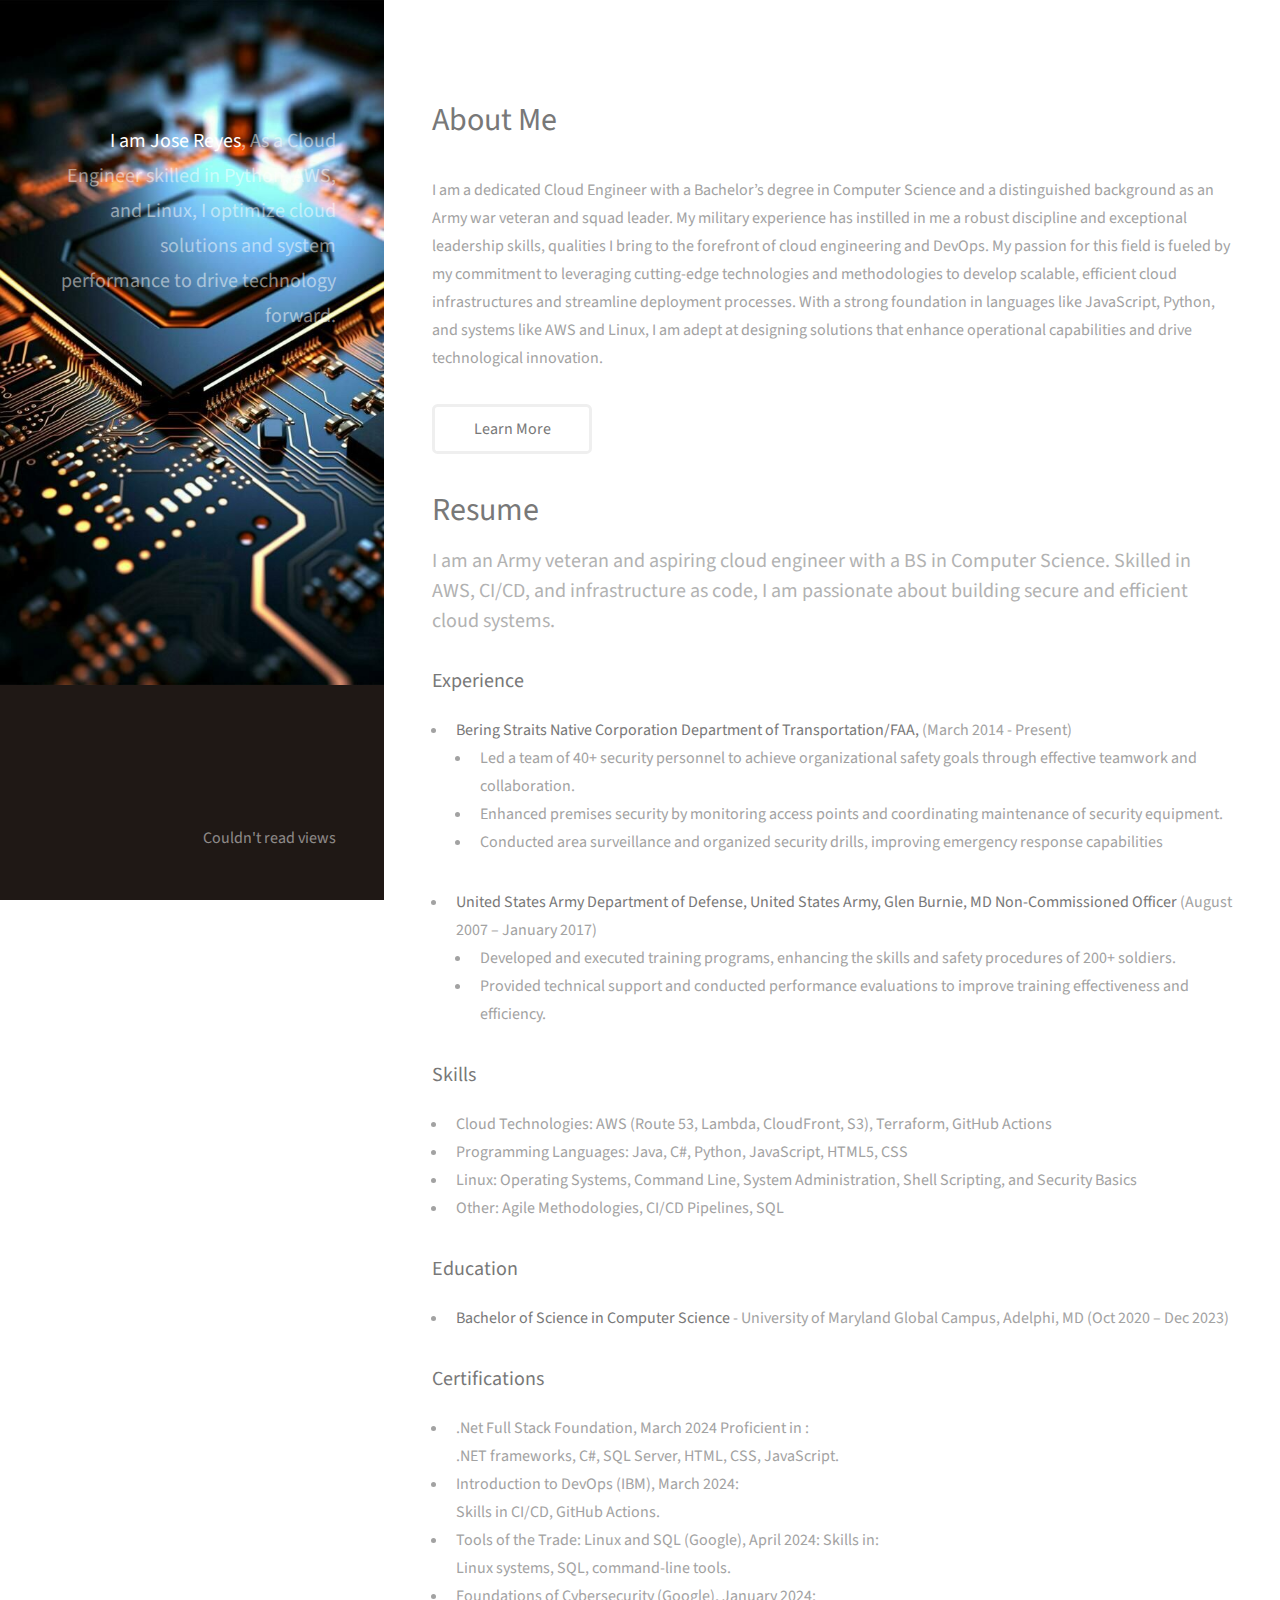
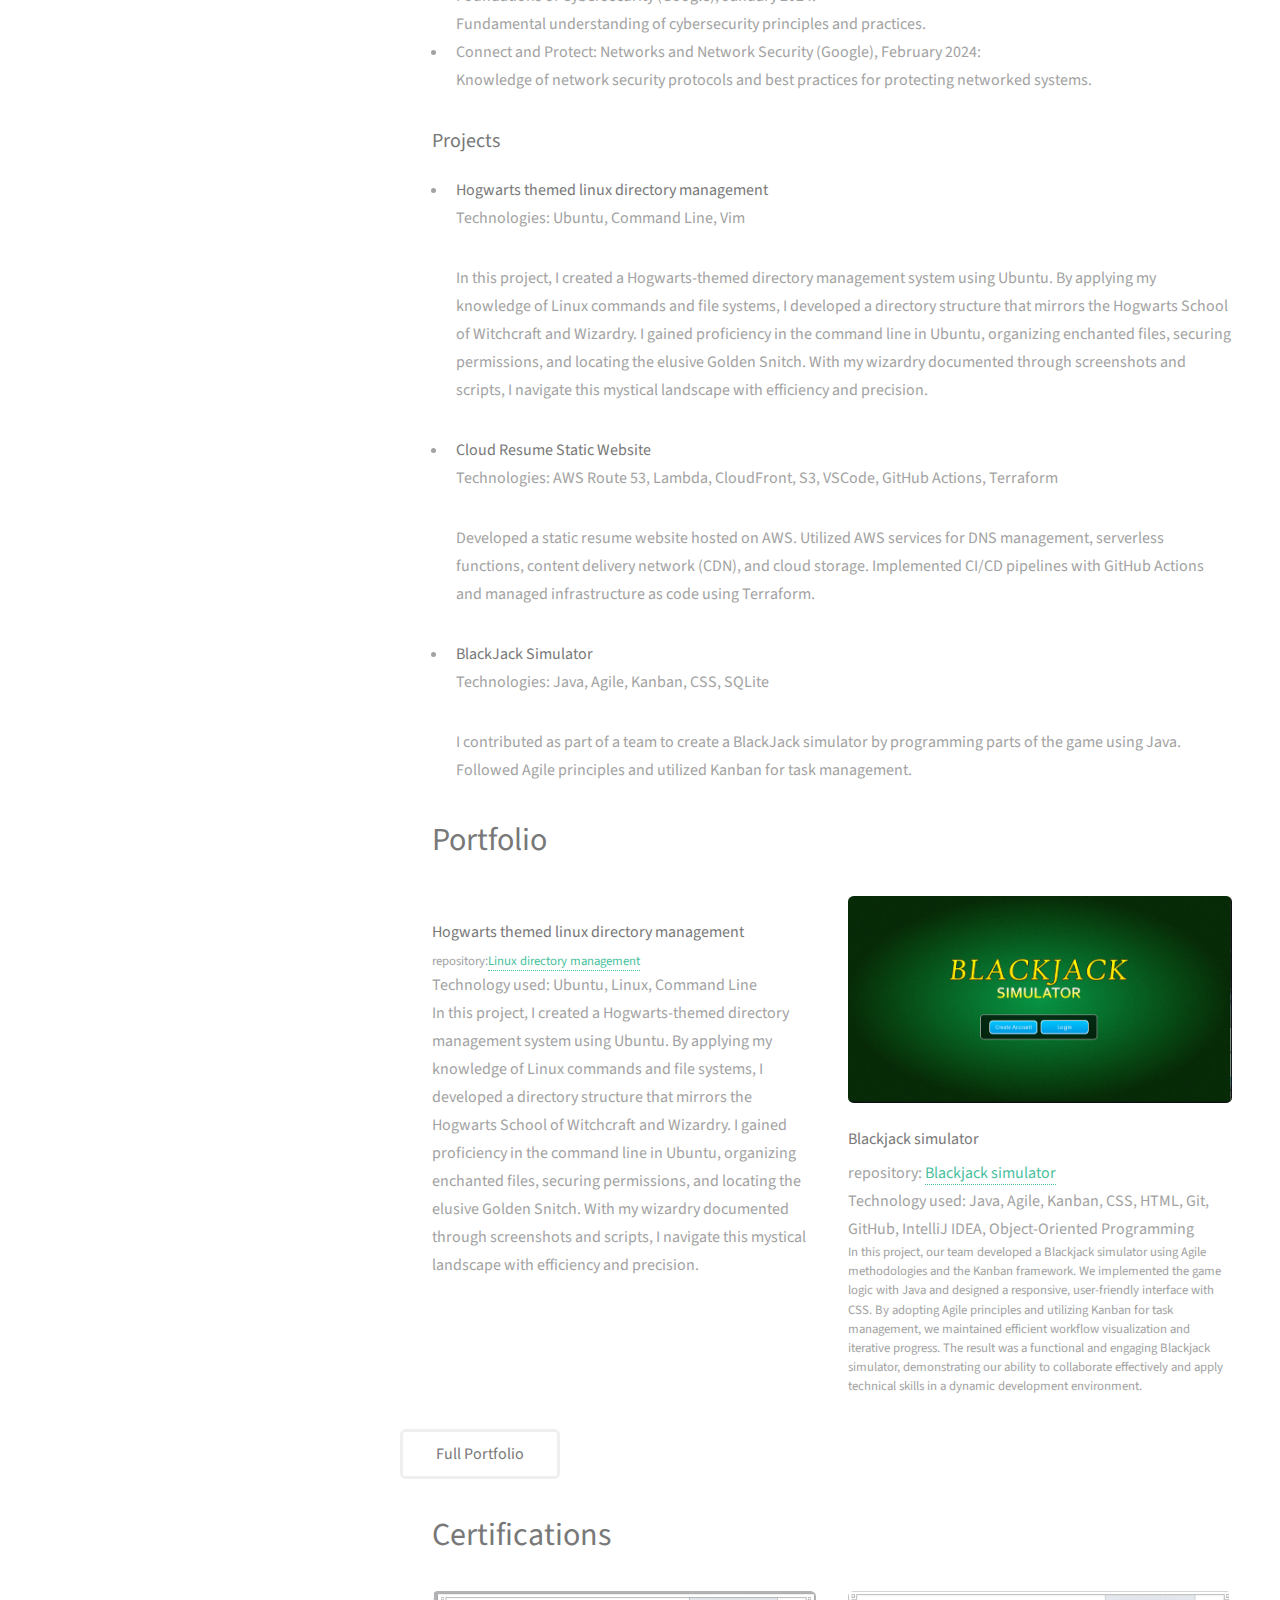
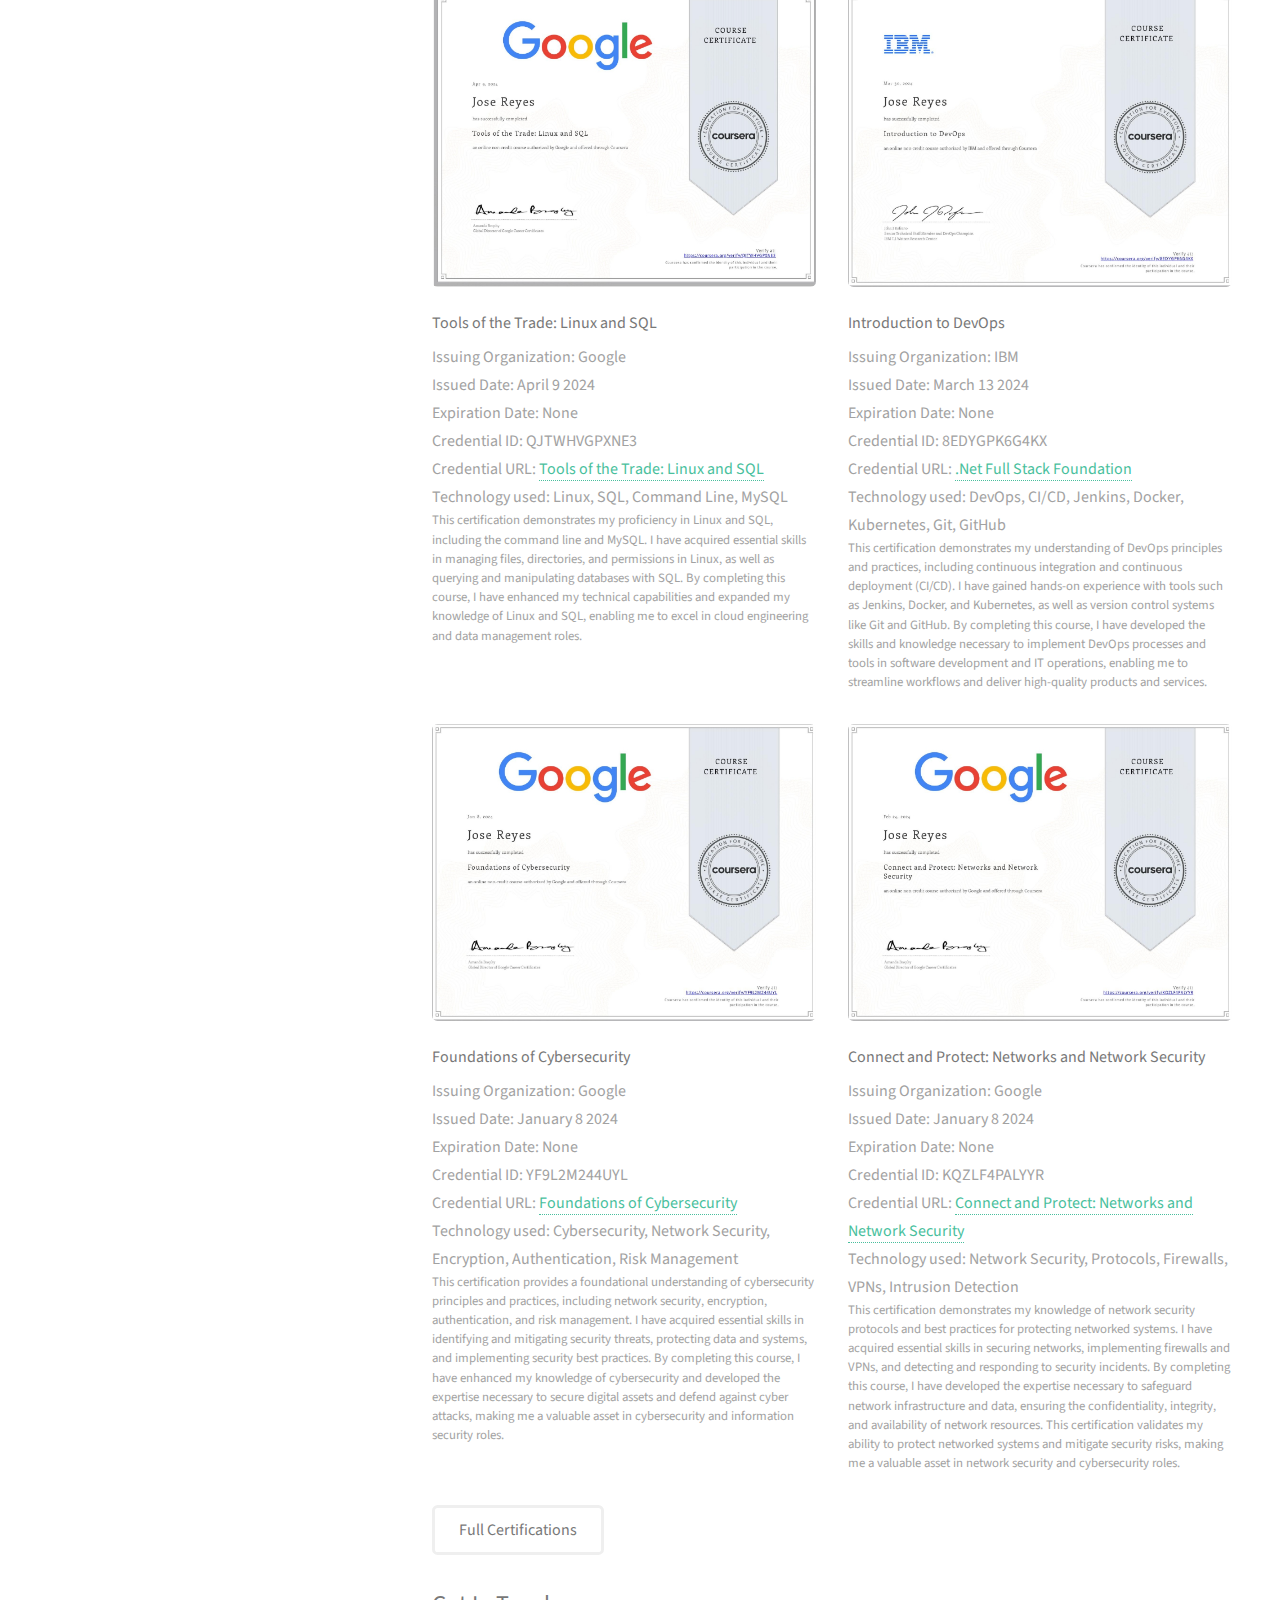
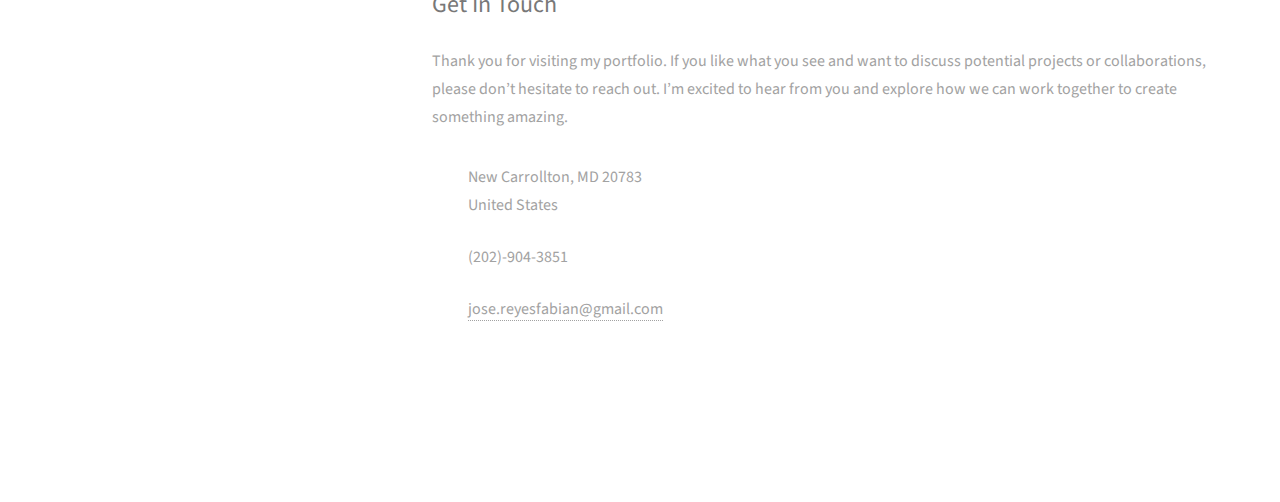
==== Port_Website/index.html @ 67b0d3e6 "Completed index page" ====
<!DOCTYPE HTML>
<html>
<head>
    <title>Jose Reyes Cloud Resume</title>
    <meta charset="utf-8" />
    <meta name="viewport" content="width=device-width, initial-scale=1, user-scalable=no" />
    <link rel="stylesheet" href="assets/css/main.css" />
</head>
<body class="is-preload">

    <!-- Header -->
    <header id="header">
        <div class="inner">
            <a href="https://www.linkedin.com/in/josereyes31" class="image avatar">
                <img src="images/Headshot.png" alt=""/>
            </a>
            <h1>
                <strong>I am Jose Reyes</strong>, As a Cloud Engineer skilled in Python, AWS, and Linux, I optimize cloud solutions and system performance to drive technology forward.
            </h1>
        </div>
        <div class="counter-number nav-item nav-link text-white-50 font-os font-size-16 active">
            Couldn't read views
        </div>
    </header>

    <!-- Main -->
    <div id="main">

        <!-- About Me -->
        <section id="one">
            <header class="major">
                <h2>About Me</h2>
            </header>
            <p>
                I am a dedicated Cloud Engineer with a Bachelor’s degree in Computer Science and a distinguished background as an Army war veteran and squad leader. My military experience has instilled in me a robust discipline and exceptional leadership skills, qualities I bring to the forefront of cloud engineering and DevOps. My passion for this field is fueled by my commitment to leveraging cutting-edge technologies and methodologies to develop scalable, efficient cloud infrastructures and streamline deployment processes. With a strong foundation in languages like JavaScript, Python, and systems like AWS and Linux, I am adept at designing solutions that enhance operational capabilities and drive technological innovation.
            </p>
            <ul class="actions">
                <li><a href="aboutme.html" class="button">Learn More</a></li>
            </ul>
        </section>
    
    
    

    <!-- Section 1 -->
    <div id="two">
        <!-- Resume Section -->
        <section id="two">
            <header class="major">
                <h2>Resume</h2>
                <p>I am an Army veteran and aspiring cloud engineer with a BS in Computer
Science. Skilled in AWS, CI/CD, and infrastructure as code, I am passionate
about building secure and efficient cloud systems.</p>
            </header>
            <div class="resume-section">
                <h3>Experience</h3>
                <ul>
                    <li>
                        <strong>Bering Straits Native Corporation Department of Transportation/FAA, </strong> (March 2014 - Present)
                        <ul>
                            <li>Led a team of 40+ security personnel to achieve organizational safety
                                goals through effective teamwork and collaboration.</li>
                            <li>Enhanced premises security by monitoring access points and
coordinating maintenance of security equipment.</li>
                            <li>Conducted area surveillance and organized security drills, improving
emergency response capabilities</li>
                        </ul>
                    </li>
                    <li>
                        <strong>United States Army Department of Defense, United States Army, Glen
Burnie, MD
Non-Commissioned Officer </strong> (August 2007 – January 2017)
                        <ul>
                            <li>Developed and executed training programs, enhancing the skills and safety procedures of 200+ soldiers.</li>
                    
                            <li>Provided technical support and conducted performance evaluations to improve training effectiveness and efficiency.</li>
                        </ul>
                    </li>
                </ul>
                
                <h3>Skills</h3>
                <ul>
                    <li>Cloud Technologies: AWS (Route 53, Lambda, CloudFront, S3), Terraform, GitHub Actions
</li>
                    <li>Programming Languages: Java, C#, Python, JavaScript, HTML5, CSS</li>
                    <li>Linux: Operating Systems, Command Line, System Administration, Shell Scripting, and Security Basics</li>
                    <li>Other: Agile Methodologies, CI/CD Pipelines, SQL</li>
                    
                </ul>
                
                <h3>Education</h3>
                <ul>
                    <li>
                        <strong>Bachelor of Science in Computer Science</strong> - University of Maryland Global Campus, Adelphi, MD (Oct 2020 – Dec 2023)
                    </li>
                </ul>
                
                <h3>Certifications</h3>
                <ul>
                    <li>.Net Full Stack Foundation, March 2024
Proficient in : <div>.NET frameworks, C#, SQL Server, HTML, CSS, JavaScript.</div></li>
                    <li>Introduction to DevOps (IBM), March 2024:
<div>Skills in CI/CD, GitHub Actions.</div></li>
                    <li>Tools of the Trade: Linux and SQL (Google), April 2024:
Skills in:<div> Linux systems, SQL, command-line tools.</div></li>
<li>Foundations of Cybersecurity (Google), January 2024:<div>
Fundamental understanding of cybersecurity principles and practices.</div>
</li>
<li>Connect and Protect: Networks and Network Security (Google), February 2024:
<div>Knowledge of network security protocols and best practices for protecting networked systems.</div></li>
                </ul>
                
                <h3>Projects</h3>
                <ul>
                    <li>
                        <strong>Hogwarts themed linux directory management</strong>
                        <p>Technologies: Ubuntu, Command Line, Vim<div>In this project, I created a Hogwarts-themed directory management system using Ubuntu. By applying my knowledge of Linux commands and file systems, I developed a directory structure that mirrors the Hogwarts School of Witchcraft and Wizardry.
                        I gained proficiency in the command line in Ubuntu, organizing enchanted files, securing permissions, and locating the elusive Golden Snitch. With my wizardry documented through screenshots and scripts, I navigate this mystical landscape with efficiency and precision.</div></p>
                    </li>
                    <li>
                        <strong>Cloud Resume Static Website</strong>
                        <p>Technologies: AWS Route 53, Lambda, CloudFront, S3, VSCode, GitHub Actions, Terraform<div>
Developed a static resume website hosted on AWS. Utilized AWS services for DNS management, serverless functions, content delivery network (CDN), and cloud storage. Implemented CI/CD pipelines with GitHub Actions and managed infrastructure as code using Terraform.</div>
</p>
                    </li>
                    <li>
                        <strong>BlackJack Simulator</strong>
                        <p>Technologies: Java, Agile, Kanban, CSS, SQLite
                            <div>I contributed as part of a team to create a BlackJack simulator by programming parts of the game using Java. Followed Agile principles and utilized Kanban for task management.</div>
                        </p>
                    </li>
                </ul>
            </div>
        </section>
    </div>
    

<!-- Portfolio -->
<div id="three">
    <!-- Portfolio Section -->
    <section id="three">
        <header class="major">
            <h2>Portfolio</h2>
        </header> 

    <div class="row">
        <article class="col-6 col-12-xsmall work-item">
            <a href="images/thumbs/Linux_Hogwarts.png" class="image fit thumb" >
                <img src="images/thumbs/Linux_Hogwarts.png" alt=""/>
            </a>
            <h3>Hogwarts themed linux directory management</h3>
            <p>
                repository:<a href="https://github.com/Khakipapi/Linux_Hogwarts_directory_management">Linux directory management</a>
                <div>Technology used: Ubuntu, Linux, Command Line</div>
                
                In this project, I created a Hogwarts-themed directory management system using Ubuntu. By applying my knowledge of Linux commands and file systems, I developed a directory structure that mirrors the Hogwarts School of Witchcraft and Wizardry.
                I gained proficiency in the command line in Ubuntu, organizing enchanted files, securing permissions, and locating the elusive Golden Snitch. With my wizardry documented through screenshots and scripts, I navigate this mystical landscape with efficiency and precision.
            </p>
        </article>
        <article class="col-6 col-12-xsmall work-item">
            <a href="images/portfolio/portfolio_blackjack.png" class="image fit thumb">
                <img src="images/portfolio/portfolio_blackjack.png" alt=""/>
            </a>
            <h3>Blackjack simulator</h3>
            repository: <a href="https://github.com/Khakipapi/BlackJack_Sim-Capstone_Project">Blackjack simulator</a>
            <div>Technology used: Java, Agile, Kanban, CSS, HTML, Git, GitHub, IntelliJ IDEA, Object-Oriented Programming</div>
            <p>In this project, our team developed a Blackjack simulator using Agile methodologies and the Kanban framework. We implemented the game logic with Java and designed a responsive, user-friendly interface with CSS. By adopting Agile principles and utilizing Kanban for task management, we maintained efficient workflow visualization and iterative progress. The result was a functional and engaging Blackjack simulator, demonstrating our ability to collaborate effectively and apply technical skills in a dynamic development environment.</p>
        </article>

    
    <ul class="actions">
        <li><a href="portfolio.html" class="button">Full Portfolio</a></li>
    </ul>
</div>
</section>

    <!-- Certs -->
    <div id="four">
        <!-- Certifications Section -->
        <section id="four">
            <header class="major">
                <h2>Certifications</h2>
            </header>
    <div class="row">
        <article class="col-6 col-12-xsmall work-item">
            <a href="images/Certs_images/Tools of the Trade: Linux and SQL.png" class="image fit thumb" >
                <img src="images/Certs_images/Tools of the Trade: Linux and SQL.png" alt=""/>
            </a>
            <h3>Tools of the Trade: Linux and SQL</h3>
            <p>
                <div>Issuing Organization: Google</div>
                <div>Issued Date: April 9 2024</div>
                <div>Expiration Date: None</div>
                <div>Credential ID: QJTWHVGPXNE3</div>
                <div>Credential URL: <a href="https://www.coursera.org/account/accomplishments/verify/QJTWHVGPXNE3">Tools of the Trade: Linux and SQL</a></div>
                <div>Technology used: Linux, SQL, Command Line, MySQL</div>
                <p>This certification demonstrates my proficiency in Linux and SQL, including the command line and MySQL. I have acquired essential skills in managing files, directories, and permissions in Linux, as well as querying and manipulating databases with SQL. By completing this course, I have enhanced my technical capabilities and expanded my knowledge of Linux and SQL, enabling me to excel in cloud engineering and data management roles.</p>
        </article>
        <article class="col-6 col-12-xsmall work-item">
            <a href="images/Certs_images/Introduction to DevOps.png" class="image fit thumb">
                <img src="images/Certs_images/Introduction to DevOps.png" alt=""/>
            </a>
            <h3>Introduction to DevOps</h3>
            <p>
                <div>Issuing Organization: IBM</div>
                <div>Issued Date: March 13 2024</div>
                <div>Expiration Date: None</div>
                <div>Credential ID: 8EDYGPK6G4KX</div>
                <div>Credential URL: <a href="https://www.coursera.org/account/accomplishments/verify/8EDYGPK6G4KX">.Net Full Stack Foundation</a></div>
                <div>Technology used: DevOps, CI/CD, Jenkins, Docker, Kubernetes, Git, GitHub</div>
                <p>This certification demonstrates my understanding of DevOps principles and practices, including continuous integration and continuous deployment (CI/CD). I have gained hands-on experience with tools such as Jenkins, Docker, and Kubernetes, as well as version control systems like Git and GitHub. By completing this course, I have developed the skills and knowledge necessary to implement DevOps processes and tools in software development and IT operations, enabling me to streamline workflows and deliver high-quality products and services.</p>
        </article>
        <article class="col-6 col-12-xsmall work-item">
                    <a href="images/Certs_images/Foundations of Cybersecurity.png" class="image fit thumb">
                        <img src="images/Certs_images/Foundations of Cybersecurity.png" alt=""/>
                    </a>
                    <h3>Foundations of Cybersecurity</h3>
                    <p>
                        <div>Issuing Organization: Google</div>
                        <div>Issued Date: January 8 2024</div>
                        <div>Expiration Date: None</div>
                        <div>Credential ID: YF9L2M244UYL</div>
                        <div>Credential URL: <a href="https://www.coursera.org/account/accomplishments/verify/YF9L2M244UYL">Foundations of Cybersecurity</a></div>
                        <div>Technology used: Cybersecurity, Network Security, Encryption, Authentication, Risk Management</div>
                        <p>This certification provides a foundational understanding of cybersecurity principles and practices, including network security, encryption, authentication, and risk management. I have acquired essential skills in identifying and mitigating security threats, protecting data and systems, and implementing security best practices. By completing this course, I have enhanced my knowledge of cybersecurity and developed the expertise necessary to secure digital assets and defend against cyber attacks, making me a valuable asset in cybersecurity and information security roles.</p>
                </article>
                <article class="col-6 col-12-xsmall work-item">
            <a href="images/Certs_images/Connect and Protect: Networks and Network Security.png" class="image fit thumb">
                <img src="images/Certs_images/Connect and Protect: Networks and Network Security.png" alt=""/>
            </a>
            <h3>Connect and Protect: Networks and Network Security</h3>
        <p>
                <div>Issuing Organization: Google</div>
                <div>Issued Date: January 8 2024</div>
                <div>Expiration Date: None</div>
                <div>Credential ID: KQZLF4PALYYR</div>
                <div>Credential URL: <a href="https://www.coursera.org/account/accomplishments/verify/KQZLF4PALYYR">Connect and Protect: Networks and Network Security</a></div>
                <div>Technology used: Network Security, Protocols, Firewalls, VPNs, Intrusion Detection</div>
                <p>This certification demonstrates my knowledge of network security protocols and best practices for protecting networked systems. I have acquired essential skills in securing networks, implementing firewalls and VPNs, and detecting and responding to security incidents. By completing this course, I have developed the expertise necessary to safeguard network infrastructure and data, ensuring the confidentiality, integrity, and availability of network resources. This certification validates my ability to protect networked systems and mitigate security risks, making me a valuable asset in network security and cybersecurity roles.</p>

        </article>

    </div>
    <ul class="actions">
        <li><a href="Certs.html" class="button">Full Certifications</a></li>
    </ul>
</section>


        <!-- Contact -->
    <section id="three">
                <h2>Get In Touch</h2>
                <p>
                    Thank you for visiting my portfolio. If you like what you see and want to discuss potential projects or collaborations, please don’t hesitate to reach out. I’m excited to hear from you and explore how we can work together to create something amazing.
                </p>
                
                <div class="col-4 col-12-small">
                    <ul class="labeled-icons">
                        <li>
                            <h3 class="icon solid fa-home"><span class="label">Address</span></h3>
                            New Carrollton, MD 20783<br/>
                            United States
                        </li>
                        <li>
                            <h3 class="icon solid fa-mobile-alt"><span class="label">Phone</span></h3>
                            (202)-904-3851
                        </li>
                        <li>
                            <h3 class="icon solid fa-envelope"><span class="label">Email</span></h3>
                            <a href="mailto:jose.reyesfabian@gmail.com">jose.reyesfabian@gmail.com</a>
                        </li>
                    </ul>
                </div>
            </section>
        
        </html>
        
    </div>


    <!-- Footer -->
    <footer id="footer">
        <div class="inner">
            <ul class="icons">
                <li><a href="https://www.linkedin.com/in/josereyes31/" class="icon brands fa-linkedin"><span class="label">linkedin</span></a></li>
                <li><a href="https://github.com/Khakipapi" class="icon brands fa-github"><span class="label">Github</span></a></li>
                <li><a href="mailto:jose.reyesfabian@gmail.com"" class="icon solid fa-envelope"><span class="label">Email</span></a></li>
            </ul>
            <ul class="copyright">
                <li>&copy; Jose Reyes Cloud Engineer</li>
                <li>Design: <a href="http://html5up.net">HTML5 UP</a></li>
            </ul>
        </div>
    </footer>

    <!-- Scripts -->
    <script src="assets/js/jquery.min.js"></script>
    <script src="assets/js/jquery.poptrox.min.js"></script>
    <script src="assets/js/browser.min.js"></script>
    <script src="assets/js/breakpoints.min.js"></script>
    <script src="assets/js/util.js"></script>
    <script src="assets/js/main.js"></script>
    <script src="assets/js/index.js"></script>
</body>
</html>
---- Port_Website/assets/css/main.css ----
@import url("fontawesome-all.min.css");
@import url("https://fonts.googleapis.com/css?family=Source+Sans+Pro:400,400italic");

/*
	Strata by HTML5 UP
	html5up.net | @ajlkn
	Free for personal and commercial use under the CCA 3.0 license (html5up.net/license)
*/

html, body, div, span, applet, object,
iframe, h1, h2, h3, h4, h5, h6, p, blockquote,
pre, a, abbr, acronym, address, big, cite,
code, del, dfn, em, img, ins, kbd, q, s, samp,
small, strike, strong, sub, sup, tt, var, b,
u, i, center, dl, dt, dd, ol, ul, li, fieldset,
form, label, legend, table, caption, tbody,
tfoot, thead, tr, th, td, article, aside,
canvas, details, embed, figure, figcaption,
footer, header, hgroup, menu, nav, output, ruby,
section, summary, time, mark, audio, video {
	margin: 0;
	padding: 0;
	border: 0;
	font-size: 100%;
	font: inherit;
	vertical-align: baseline;}

article, aside, details, figcaption, figure,
footer, header, hgroup, menu, nav, section {
	display: block;}

body {
	line-height: 1;
}

ol, ul {
	list-style: none;
}

blockquote, q {
	quotes: none;
}

	blockquote:before, blockquote:after, q:before, q:after {
		content: '';
		content: none;
	}

table {
	border-collapse: collapse;
	border-spacing: 0;
}

body {
	-webkit-text-size-adjust: none;
}

mark {
	background-color: transparent;
	color: inherit;
}

input::-moz-focus-inner {
	border: 0;
	padding: 0;
}

input, select, textarea {
	-moz-appearance: none;
	-webkit-appearance: none;
	-ms-appearance: none;
	appearance: none;
}

/* Basic */

	html {
		box-sizing: border-box;
	}

	*, *:before, *:after {
		box-sizing: inherit;
	}

	body {
		background: #fff;
	}

		body.is-preload *, body.is-preload *:before, body.is-preload *:after {
			-moz-animation: none !important;
			-webkit-animation: none !important;
			-ms-animation: none !important;
			animation: none !important;
			-moz-transition: none !important;
			-webkit-transition: none !important;
			-ms-transition: none !important;
			transition: none !important;
		}

	body, input, select, textarea {
		color: #a2a2a2;
		font-family: "Source Sans Pro", Helvetica, sans-serif;
		font-size: 16pt;
		font-weight: 400;
		line-height: 1.75em;
	}

	a {
		-moz-transition: color 0.2s ease-in-out, border-color 0.2s ease-in-out;
		-webkit-transition: color 0.2s ease-in-out, border-color 0.2s ease-in-out;
		-ms-transition: color 0.2s ease-in-out, border-color 0.2s ease-in-out;
		transition: color 0.2s ease-in-out, border-color 0.2s ease-in-out;
		border-bottom: dotted 1px;
		color: #49bf9d;
		text-decoration: none;
	}

		a:hover {
			border-bottom-color: transparent;
			color: #49bf9d !important;
			text-decoration: none;
		}

	strong, b {
		color: #787878;
		font-weight: 400;
	}

	em, i {
		font-style: italic;
	}

	p {
		margin: 0 0 2em 0;
	}

	h1, h2, h3, h4, h5, h6 {
		color: #787878;
		font-weight: 400;
		line-height: 1em;
		margin: 0 0 1em 0;
	}

		h1 a, h2 a, h3 a, h4 a, h5 a, h6 a {
			color: inherit;
			text-decoration: none;
		}

	h1 {
		font-size: 2em;
		line-height: 1.5em;
	}

	h2 {
		font-size: 1.5em;
		line-height: 1.5em;
	}

	h3 {
		font-size: 1.25em;
		line-height: 1.5em;
	}

	h4 {
		font-size: 1.1em;
		line-height: 1.5em;
	}

	h5 {
		font-size: 0.9em;
		line-height: 1.5em;
	}

	h6 {
		font-size: 0.7em;
		line-height: 1.5em;
	}

	sub {
		font-size: 0.8em;
		position: relative;
		top: 0.5em;
	}

	sup {
		font-size: 0.8em;
		position: relative;
		top: -0.5em;
	}

	hr {
		border: 0;
		border-bottom: solid 2px #efefef;
		margin: 2em 0;
	}

		hr.major {
			margin: 3em 0;
		}

	blockquote {
		border-left: solid 6px #efefef;
		font-style: italic;
		margin: 0 0 2em 0;
		padding: 0.5em 0 0.5em 1.5em;
	}

	code {
		background: #f7f7f7;
		border-radius: 0.35em;
		border: solid 2px #efefef;
		font-family: "Courier New", monospace;
		font-size: 0.9em;
		margin: 0 0.25em;
		padding: 0.25em 0.65em;
	}

	pre {
		-webkit-overflow-scrolling: touch;
		font-family: "Courier New", monospace;
		font-size: 0.9em;
		margin: 0 0 2em 0;
	}

		pre code {
			display: block;
			line-height: 1.75em;
			padding: 1em 1.5em;
			overflow-x: auto;
		}

	.align-left {
		text-align: left;
	}

	.align-center {
		text-align: center;
	}

	.align-right {
		text-align: right;
	}

/* Container */

	.container {
		margin: 0 auto;
		max-width: calc(100% - 4em);
		width: 100%;
	}

		.container.xsmall {
			width: 25%;
		}

		.container.small {
			width: 50%;
		}

		.container.medium {
			width: 75%;
		}

		.container.large {
			width: 125%;
		}

		.container.xlarge {
			width: 150%;
		}

		.container.max {
			width: 100%;
		}

		@media screen and (max-width: 980px) {

			.container {
				width: 100% !important;
				max-width: 100% !important;
			}

		}

		@media screen and (max-width: 480px) {

			.container {
				max-width: calc(100% - 3em);
			}

		}

/* Row */

	.row {
		display: flex;
		flex-wrap: wrap;
		box-sizing: border-box;
		align-items: stretch;
	}

		.row > * {
			box-sizing: border-box;
		}

		.row.gtr-uniform > * > :last-child {
			margin-bottom: 0;
		}

		.row.aln-left {
			justify-content: flex-start;
		}

		.row.aln-center {
			justify-content: center;
		}

		.row.aln-right {
			justify-content: flex-end;
		}

		.row.aln-top {
			align-items: flex-start;
		}

		.row.aln-middle {
			align-items: center;
		}

		.row.aln-bottom {
			align-items: flex-end;
		}

		.row > .imp {
			order: -1;
		}

		.row > .col-1 {
			width: 8.33333%;
		}

		.row > .off-1 {
			margin-left: 8.33333%;
		}

		.row > .col-2 {
			width: 16.66667%;
		}

		.row > .off-2 {
			margin-left: 16.66667%;
		}

		.row > .col-3 {
			width: 25%;
		}

		.row > .off-3 {
			margin-left: 25%;
		}

		.row > .col-4 {
			width: 33.33333%;
		}

		.row > .off-4 {
			margin-left: 33.33333%;
		}

		.row > .col-5 {
			width: 41.66667%;
		}

		.row > .off-5 {
			margin-left: 41.66667%;
		}

		.row > .col-6 {
			width: 50%;
		}

		.row > .off-6 {
			margin-left: 50%;
		}

		.row > .col-7 {
			width: 58.33333%;
		}

		.row > .off-7 {
			margin-left: 58.33333%;
		}

		.row > .col-8 {
			width: 66.66667%;
		}

		.row > .off-8 {
			margin-left: 66.66667%;
		}

		.row > .col-9 {
			width: 75%;
		}

		.row > .off-9 {
			margin-left: 75%;
		}

		.row > .col-10 {
			width: 83.33333%;
		}

		.row > .off-10 {
			margin-left: 83.33333%;
		}

		.row > .col-11 {
			width: 91.66667%;
		}

		.row > .off-11 {
			margin-left: 91.66667%;
		}

		.row > .col-12 {
			width: 100%;
		}

		.row > .off-12 {
			margin-left: 100%;
		}

		.row.gtr-0 {
			margin-top: 0;
			margin-left: 0em;
		}

			.row.gtr-0 > * {
				padding: 0 0 0 0em;
			}

			.row.gtr-0.gtr-uniform {
				margin-top: 0em;
			}

				.row.gtr-0.gtr-uniform > * {
					padding-top: 0em;
				}

		.row.gtr-25 {
			margin-top: 0;
			margin-left: -0.625em;
		}

			.row.gtr-25 > * {
				padding: 0 0 0 0.625em;
			}

			.row.gtr-25.gtr-uniform {
				margin-top: -0.625em;
			}

				.row.gtr-25.gtr-uniform > * {
					padding-top: 0.625em;
				}

		.row.gtr-50 {
			margin-top: 0;
			margin-left: -1.25em;
		}

			.row.gtr-50 > * {
				padding: 0 0 0 1.25em;
			}

			.row.gtr-50.gtr-uniform {
				margin-top: -1.25em;
			}

				.row.gtr-50.gtr-uniform > * {
					padding-top: 1.25em;
				}

		.row {
			margin-top: 0;
			margin-left: -2.5em;
		}

			.row > * {
				padding: 0 0 0 2.5em;
			}

			.row.gtr-uniform {
				margin-top: -2.5em;
			}

				.row.gtr-uniform > * {
					padding-top: 2.5em;
				}

		.row.gtr-150 {
			margin-top: 0;
			margin-left: -3.75em;
		}

			.row.gtr-150 > * {
				padding: 0 0 0 3.75em;
			}

			.row.gtr-150.gtr-uniform {
				margin-top: -3.75em;
			}

				.row.gtr-150.gtr-uniform > * {
					padding-top: 3.75em;
				}

		.row.gtr-200 {
			margin-top: 0;
			margin-left: -5em;
		}

			.row.gtr-200 > * {
				padding: 0 0 0 5em;
			}

			.row.gtr-200.gtr-uniform {
				margin-top: -5em;
			}

				.row.gtr-200.gtr-uniform > * {
					padding-top: 5em;
				}

		@media screen and (max-width: 1800px) {

			.row {
				display: flex;
				flex-wrap: wrap;
				box-sizing: border-box;
				align-items: stretch;
			}

				.row > * {
					box-sizing: border-box;
				}

				.row.gtr-uniform > * > :last-child {
					margin-bottom: 0;
				}

				.row.aln-left {
					justify-content: flex-start;
				}

				.row.aln-center {
					justify-content: center;
				}

				.row.aln-right {
					justify-content: flex-end;
				}

				.row.aln-top {
					align-items: flex-start;
				}

				.row.aln-middle {
					align-items: center;
				}

				.row.aln-bottom {
					align-items: flex-end;
				}

				.row > .imp-xlarge {
					order: -1;
				}

				.row > .col-1-xlarge {
					width: 8.33333%;
				}

				.row > .off-1-xlarge {
					margin-left: 8.33333%;
				}

				.row > .col-2-xlarge {
					width: 16.66667%;
				}

				.row > .off-2-xlarge {
					margin-left: 16.66667%;
				}

				.row > .col-3-xlarge {
					width: 25%;
				}

				.row > .off-3-xlarge {
					margin-left: 25%;
				}

				.row > .col-4-xlarge {
					width: 33.33333%;
				}

				.row > .off-4-xlarge {
					margin-left: 33.33333%;
				}

				.row > .col-5-xlarge {
					width: 41.66667%;
				}

				.row > .off-5-xlarge {
					margin-left: 41.66667%;
				}

				.row > .col-6-xlarge {
					width: 50%;
				}

				.row > .off-6-xlarge {
					margin-left: 50%;
				}

				.row > .col-7-xlarge {
					width: 58.33333%;
				}

				.row > .off-7-xlarge {
					margin-left: 58.33333%;
				}

				.row > .col-8-xlarge {
					width: 66.66667%;
				}

				.row > .off-8-xlarge {
					margin-left: 66.66667%;
				}

				.row > .col-9-xlarge {
					width: 75%;
				}

				.row > .off-9-xlarge {
					margin-left: 75%;
				}

				.row > .col-10-xlarge {
					width: 83.33333%;
				}

				.row > .off-10-xlarge {
					margin-left: 83.33333%;
				}

				.row > .col-11-xlarge {
					width: 91.66667%;
				}

				.row > .off-11-xlarge {
					margin-left: 91.66667%;
				}

				.row > .col-12-xlarge {
					width: 100%;
				}

				.row > .off-12-xlarge {
					margin-left: 100%;
				}

				.row.gtr-0 {
					margin-top: 0;
					margin-left: 0em;
				}

					.row.gtr-0 > * {
						padding: 0 0 0 0em;
					}

					.row.gtr-0.gtr-uniform {
						margin-top: 0em;
					}

						.row.gtr-0.gtr-uniform > * {
							padding-top: 0em;
						}

				.row.gtr-25 {
					margin-top: 0;
					margin-left: -0.625em;
				}

					.row.gtr-25 > * {
						padding: 0 0 0 0.625em;
					}

					.row.gtr-25.gtr-uniform {
						margin-top: -0.625em;
					}

						.row.gtr-25.gtr-uniform > * {
							padding-top: 0.625em;
						}

				.row.gtr-50 {
					margin-top: 0;
					margin-left: -1.25em;
				}

					.row.gtr-50 > * {
						padding: 0 0 0 1.25em;
					}

					.row.gtr-50.gtr-uniform {
						margin-top: -1.25em;
					}

						.row.gtr-50.gtr-uniform > * {
							padding-top: 1.25em;
						}

				.row {
					margin-top: 0;
					margin-left: -2.5em;
				}

					.row > * {
						padding: 0 0 0 2.5em;
					}

					.row.gtr-uniform {
						margin-top: -2.5em;
					}

						.row.gtr-uniform > * {
							padding-top: 2.5em;
						}

				.row.gtr-150 {
					margin-top: 0;
					margin-left: -3.75em;
				}

					.row.gtr-150 > * {
						padding: 0 0 0 3.75em;
					}

					.row.gtr-150.gtr-uniform {
						margin-top: -3.75em;
					}

						.row.gtr-150.gtr-uniform > * {
							padding-top: 3.75em;
						}

				.row.gtr-200 {
					margin-top: 0;
					margin-left: -5em;
				}

					.row.gtr-200 > * {
						padding: 0 0 0 5em;
					}

					.row.gtr-200.gtr-uniform {
						margin-top: -5em;
					}

						.row.gtr-200.gtr-uniform > * {
							padding-top: 5em;
						}

		}

		@media screen and (max-width: 1280px) {

			.row {
				display: flex;
				flex-wrap: wrap;
				box-sizing: border-box;
				align-items: stretch;
			}

				.row > * {
					box-sizing: border-box;
				}

				.row.gtr-uniform > * > :last-child {
					margin-bottom: 0;
				}

				.row.aln-left {
					justify-content: flex-start;
				}

				.row.aln-center {
					justify-content: center;
				}

				.row.aln-right {
					justify-content: flex-end;
				}

				.row.aln-top {
					align-items: flex-start;
				}

				.row.aln-middle {
					align-items: center;
				}

				.row.aln-bottom {
					align-items: flex-end;
				}

				.row > .imp-large {
					order: -1;
				}

				.row > .col-1-large {
					width: 8.33333%;
				}

				.row > .off-1-large {
					margin-left: 8.33333%;
				}

				.row > .col-2-large {
					width: 16.66667%;
				}

				.row > .off-2-large {
					margin-left: 16.66667%;
				}

				.row > .col-3-large {
					width: 25%;
				}

				.row > .off-3-large {
					margin-left: 25%;
				}

				.row > .col-4-large {
					width: 33.33333%;
				}

				.row > .off-4-large {
					margin-left: 33.33333%;
				}

				.row > .col-5-large {
					width: 41.66667%;
				}

				.row > .off-5-large {
					margin-left: 41.66667%;
				}

				.row > .col-6-large {
					width: 50%;
				}

				.row > .off-6-large {
					margin-left: 50%;
				}

				.row > .col-7-large {
					width: 58.33333%;
				}

				.row > .off-7-large {
					margin-left: 58.33333%;
				}

				.row > .col-8-large {
					width: 66.66667%;
				}

				.row > .off-8-large {
					margin-left: 66.66667%;
				}

				.row > .col-9-large {
					width: 75%;
				}

				.row > .off-9-large {
					margin-left: 75%;
				}

				.row > .col-10-large {
					width: 83.33333%;
				}

				.row > .off-10-large {
					margin-left: 83.33333%;
				}

				.row > .col-11-large {
					width: 91.66667%;
				}

				.row > .off-11-large {
					margin-left: 91.66667%;
				}

				.row > .col-12-large {
					width: 100%;
				}

				.row > .off-12-large {
					margin-left: 100%;
				}

				.row.gtr-0 {
					margin-top: 0;
					margin-left: 0em;
				}

					.row.gtr-0 > * {
						padding: 0 0 0 0em;
					}

					.row.gtr-0.gtr-uniform {
						margin-top: 0em;
					}

						.row.gtr-0.gtr-uniform > * {
							padding-top: 0em;
						}

				.row.gtr-25 {
					margin-top: 0;
					margin-left: -0.5em;
				}

					.row.gtr-25 > * {
						padding: 0 0 0 0.5em;
					}

					.row.gtr-25.gtr-uniform {
						margin-top: -0.5em;
					}

						.row.gtr-25.gtr-uniform > * {
							padding-top: 0.5em;
						}

				.row.gtr-50 {
					margin-top: 0;
					margin-left: -1em;
				}

					.row.gtr-50 > * {
						padding: 0 0 0 1em;
					}

					.row.gtr-50.gtr-uniform {
						margin-top: -1em;
					}

						.row.gtr-50.gtr-uniform > * {
							padding-top: 1em;
						}

				.row {
					margin-top: 0;
					margin-left: -2em;
				}

					.row > * {
						padding: 0 0 0 2em;
					}

					.row.gtr-uniform {
						margin-top: -2em;
					}

						.row.gtr-uniform > * {
							padding-top: 2em;
						}

				.row.gtr-150 {
					margin-top: 0;
					margin-left: -3em;
				}

					.row.gtr-150 > * {
						padding: 0 0 0 3em;
					}

					.row.gtr-150.gtr-uniform {
						margin-top: -3em;
					}

						.row.gtr-150.gtr-uniform > * {
							padding-top: 3em;
						}

				.row.gtr-200 {
					margin-top: 0;
					margin-left: -4em;
				}

					.row.gtr-200 > * {
						padding: 0 0 0 4em;
					}

					.row.gtr-200.gtr-uniform {
						margin-top: -4em;
					}

						.row.gtr-200.gtr-uniform > * {
							padding-top: 4em;
						}

		}

		@media screen and (max-width: 980px) {

			.row {
				display: flex;
				flex-wrap: wrap;
				box-sizing: border-box;
				align-items: stretch;
			}

				.row > * {
					box-sizing: border-box;
				}

				.row.gtr-uniform > * > :last-child {
					margin-bottom: 0;
				}

				.row.aln-left {
					justify-content: flex-start;
				}

				.row.aln-center {
					justify-content: center;
				}

				.row.aln-right {
					justify-content: flex-end;
				}

				.row.aln-top {
					align-items: flex-start;
				}

				.row.aln-middle {
					align-items: center;
				}

				.row.aln-bottom {
					align-items: flex-end;
				}

				.row > .imp-medium {
					order: -1;
				}

				.row > .col-1-medium {
					width: 8.33333%;
				}

				.row > .off-1-medium {
					margin-left: 8.33333%;
				}

				.row > .col-2-medium {
					width: 16.66667%;
				}

				.row > .off-2-medium {
					margin-left: 16.66667%;
				}

				.row > .col-3-medium {
					width: 25%;
				}

				.row > .off-3-medium {
					margin-left: 25%;
				}

				.row > .col-4-medium {
					width: 33.33333%;
				}

				.row > .off-4-medium {
					margin-left: 33.33333%;
				}

				.row > .col-5-medium {
					width: 41.66667%;
				}

				.row > .off-5-medium {
					margin-left: 41.66667%;
				}

				.row > .col-6-medium {
					width: 50%;
				}

				.row > .off-6-medium {
					margin-left: 50%;
				}

				.row > .col-7-medium {
					width: 58.33333%;
				}

				.row > .off-7-medium {
					margin-left: 58.33333%;
				}

				.row > .col-8-medium {
					width: 66.66667%;
				}

				.row > .off-8-medium {
					margin-left: 66.66667%;
				}

				.row > .col-9-medium {
					width: 75%;
				}

				.row > .off-9-medium {
					margin-left: 75%;
				}

				.row > .col-10-medium {
					width: 83.33333%;
				}

				.row > .off-10-medium {
					margin-left: 83.33333%;
				}

				.row > .col-11-medium {
					width: 91.66667%;
				}

				.row > .off-11-medium {
					margin-left: 91.66667%;
				}

				.row > .col-12-medium {
					width: 100%;
				}

				.row > .off-12-medium {
					margin-left: 100%;
				}

				.row.gtr-0 {
					margin-top: 0;
					margin-left: 0em;
				}

					.row.gtr-0 > * {
						padding: 0 0 0 0em;
					}

					.row.gtr-0.gtr-uniform {
						margin-top: 0em;
					}

						.row.gtr-0.gtr-uniform > * {
							padding-top: 0em;
						}

				.row.gtr-25 {
					margin-top: 0;
					margin-left: -0.5em;
				}

					.row.gtr-25 > * {
						padding: 0 0 0 0.5em;
					}

					.row.gtr-25.gtr-uniform {
						margin-top: -0.5em;
					}

						.row.gtr-25.gtr-uniform > * {
							padding-top: 0.5em;
						}

				.row.gtr-50 {
					margin-top: 0;
					margin-left: -1em;
				}

					.row.gtr-50 > * {
						padding: 0 0 0 1em;
					}

					.row.gtr-50.gtr-uniform {
						margin-top: -1em;
					}

						.row.gtr-50.gtr-uniform > * {
							padding-top: 1em;
						}

				.row {
					margin-top: 0;
					margin-left: -2em;
				}

					.row > * {
						padding: 0 0 0 2em;
					}

					.row.gtr-uniform {
						margin-top: -2em;
					}

						.row.gtr-uniform > * {
							padding-top: 2em;
						}

				.row.gtr-150 {
					margin-top: 0;
					margin-left: -3em;
				}

					.row.gtr-150 > * {
						padding: 0 0 0 3em;
					}

					.row.gtr-150.gtr-uniform {
						margin-top: -3em;
					}

						.row.gtr-150.gtr-uniform > * {
							padding-top: 3em;
						}

				.row.gtr-200 {
					margin-top: 0;
					margin-left: -4em;
				}

					.row.gtr-200 > * {
						padding: 0 0 0 4em;
					}

					.row.gtr-200.gtr-uniform {
						margin-top: -4em;
					}

						.row.gtr-200.gtr-uniform > * {
							padding-top: 4em;
						}

		}

		@media screen and (max-width: 736px) {

			.row {
				display: flex;
				flex-wrap: wrap;
				box-sizing: border-box;
				align-items: stretch;
			}

				.row > * {
					box-sizing: border-box;
				}

				.row.gtr-uniform > * > :last-child {
					margin-bottom: 0;
				}

				.row.aln-left {
					justify-content: flex-start;
				}

				.row.aln-center {
					justify-content: center;
				}

				.row.aln-right {
					justify-content: flex-end;
				}

				.row.aln-top {
					align-items: flex-start;
				}

				.row.aln-middle {
					align-items: center;
				}

				.row.aln-bottom {
					align-items: flex-end;
				}

				.row > .imp-small {
					order: -1;
				}

				.row > .col-1-small {
					width: 8.33333%;
				}

				.row > .off-1-small {
					margin-left: 8.33333%;
				}

				.row > .col-2-small {
					width: 16.66667%;
				}

				.row > .off-2-small {
					margin-left: 16.66667%;
				}

				.row > .col-3-small {
					width: 25%;
				}

				.row > .off-3-small {
					margin-left: 25%;
				}

				.row > .col-4-small {
					width: 33.33333%;
				}

				.row > .off-4-small {
					margin-left: 33.33333%;
				}

				.row > .col-5-small {
					width: 41.66667%;
				}

				.row > .off-5-small {
					margin-left: 41.66667%;
				}

				.row > .col-6-small {
					width: 50%;
				}

				.row > .off-6-small {
					margin-left: 50%;
				}

				.row > .col-7-small {
					width: 58.33333%;
				}

				.row > .off-7-small {
					margin-left: 58.33333%;
				}

				.row > .col-8-small {
					width: 66.66667%;
				}

				.row > .off-8-small {
					margin-left: 66.66667%;
				}

				.row > .col-9-small {
					width: 75%;
				}

				.row > .off-9-small {
					margin-left: 75%;
				}

				.row > .col-10-small {
					width: 83.33333%;
				}

				.row > .off-10-small {
					margin-left: 83.33333%;
				}

				.row > .col-11-small {
					width: 91.66667%;
				}

				.row > .off-11-small {
					margin-left: 91.66667%;
				}

				.row > .col-12-small {
					width: 100%;
				}

				.row > .off-12-small {
					margin-left: 100%;
				}

				.row.gtr-0 {
					margin-top: 0;
					margin-left: 0em;
				}

					.row.gtr-0 > * {
						padding: 0 0 0 0em;
					}

					.row.gtr-0.gtr-uniform {
						margin-top: 0em;
					}

						.row.gtr-0.gtr-uniform > * {
							padding-top: 0em;
						}

				.row.gtr-25 {
					margin-top: 0;
					margin-left: -0.375em;
				}

					.row.gtr-25 > * {
						padding: 0 0 0 0.375em;
					}

					.row.gtr-25.gtr-uniform {
						margin-top: -0.375em;
					}

						.row.gtr-25.gtr-uniform > * {
							padding-top: 0.375em;
						}

				.row.gtr-50 {
					margin-top: 0;
					margin-left: -0.75em;
				}

					.row.gtr-50 > * {
						padding: 0 0 0 0.75em;
					}

					.row.gtr-50.gtr-uniform {
						margin-top: -0.75em;
					}

						.row.gtr-50.gtr-uniform > * {
							padding-top: 0.75em;
						}

				.row {
					margin-top: 0;
					margin-left: -1.5em;
				}

					.row > * {
						padding: 0 0 0 1.5em;
					}

					.row.gtr-uniform {
						margin-top: -1.5em;
					}

						.row.gtr-uniform > * {
							padding-top: 1.5em;
						}

				.row.gtr-150 {
					margin-top: 0;
					margin-left: -2.25em;
				}

					.row.gtr-150 > * {
						padding: 0 0 0 2.25em;
					}

					.row.gtr-150.gtr-uniform {
						margin-top: -2.25em;
					}

						.row.gtr-150.gtr-uniform > * {
							padding-top: 2.25em;
						}

				.row.gtr-200 {
					margin-top: 0;
					margin-left: -3em;
				}

					.row.gtr-200 > * {
						padding: 0 0 0 3em;
					}

					.row.gtr-200.gtr-uniform {
						margin-top: -3em;
					}

						.row.gtr-200.gtr-uniform > * {
							padding-top: 3em;
						}

		}

		@media screen and (max-width: 480px) {

			.row {
				display: flex;
				flex-wrap: wrap;
				box-sizing: border-box;
				align-items: stretch;
			}

				.row > * {
					box-sizing: border-box;
				}

				.row.gtr-uniform > * > :last-child {
					margin-bottom: 0;
				}

				.row.aln-left {
					justify-content: flex-start;
				}

				.row.aln-center {
					justify-content: center;
				}

				.row.aln-right {
					justify-content: flex-end;
				}

				.row.aln-top {
					align-items: flex-start;
				}

				.row.aln-middle {
					align-items: center;
				}

				.row.aln-bottom {
					align-items: flex-end;
				}

				.row > .imp-xsmall {
					order: -1;
				}

				.row > .col-1-xsmall {
					width: 8.33333%;
				}

				.row > .off-1-xsmall {
					margin-left: 8.33333%;
				}

				.row > .col-2-xsmall {
					width: 16.66667%;
				}

				.row > .off-2-xsmall {
					margin-left: 16.66667%;
				}

				.row > .col-3-xsmall {
					width: 25%;
				}

				.row > .off-3-xsmall {
					margin-left: 25%;
				}

				.row > .col-4-xsmall {
					width: 33.33333%;
				}

				.row > .off-4-xsmall {
					margin-left: 33.33333%;
				}

				.row > .col-5-xsmall {
					width: 41.66667%;
				}

				.row > .off-5-xsmall {
					margin-left: 41.66667%;
				}

				.row > .col-6-xsmall {
					width: 50%;
				}

				.row > .off-6-xsmall {
					margin-left: 50%;
				}

				.row > .col-7-xsmall {
					width: 58.33333%;
				}

				.row > .off-7-xsmall {
					margin-left: 58.33333%;
				}

				.row > .col-8-xsmall {
					width: 66.66667%;
				}

				.row > .off-8-xsmall {
					margin-left: 66.66667%;
				}

				.row > .col-9-xsmall {
					width: 75%;
				}

				.row > .off-9-xsmall {
					margin-left: 75%;
				}

				.row > .col-10-xsmall {
					width: 83.33333%;
				}

				.row > .off-10-xsmall {
					margin-left: 83.33333%;
				}

				.row > .col-11-xsmall {
					width: 91.66667%;
				}

				.row > .off-11-xsmall {
					margin-left: 91.66667%;
				}

				.row > .col-12-xsmall {
					width: 100%;
				}

				.row > .off-12-xsmall {
					margin-left: 100%;
				}

				.row.gtr-0 {
					margin-top: 0;
					margin-left: 0em;
				}

					.row.gtr-0 > * {
						padding: 0 0 0 0em;
					}

					.row.gtr-0.gtr-uniform {
						margin-top: 0em;
					}

						.row.gtr-0.gtr-uniform > * {
							padding-top: 0em;
						}

				.row.gtr-25 {
					margin-top: 0;
					margin-left: -0.375em;
				}

					.row.gtr-25 > * {
						padding: 0 0 0 0.375em;
					}

					.row.gtr-25.gtr-uniform {
						margin-top: -0.375em;
					}

						.row.gtr-25.gtr-uniform > * {
							padding-top: 0.375em;
						}

				.row.gtr-50 {
					margin-top: 0;
					margin-left: -0.75em;
				}

					.row.gtr-50 > * {
						padding: 0 0 0 0.75em;
					}

					.row.gtr-50.gtr-uniform {
						margin-top: -0.75em;
					}

						.row.gtr-50.gtr-uniform > * {
							padding-top: 0.75em;
						}

				.row {
					margin-top: 0;
					margin-left: -1.5em;
				}

					.row > * {
						padding: 0 0 0 1.5em;
					}

					.row.gtr-uniform {
						margin-top: -1.5em;
					}

						.row.gtr-uniform > * {
							padding-top: 1.5em;
						}

				.row.gtr-150 {
					margin-top: 0;
					margin-left: -2.25em;
				}

					.row.gtr-150 > * {
						padding: 0 0 0 2.25em;
					}

					.row.gtr-150.gtr-uniform {
						margin-top: -2.25em;
					}

						.row.gtr-150.gtr-uniform > * {
							padding-top: 2.25em;
						}

				.row.gtr-200 {
					margin-top: 0;
					margin-left: -3em;
				}

					.row.gtr-200 > * {
						padding: 0 0 0 3em;
					}

					.row.gtr-200.gtr-uniform {
						margin-top: -3em;
					}

						.row.gtr-200.gtr-uniform > * {
							padding-top: 3em;
						}

		}

/* Section/Article */

	section.special, article.special {
		text-align: center;
	}

	header p {
		color: #b2b2b2;
		position: relative;
		margin: 0 0 1.5em 0;
	}

	header h2 + p {
		font-size: 1.25em;
		margin-top: -1em;
		line-height: 1.5em;
	}

	header h3 + p {
		font-size: 1.1em;
		margin-top: -0.8em;
		line-height: 1.5em;
	}

	header h4 + p,
	header h5 + p,
	header h6 + p {
		font-size: 0.9em;
		margin-top: -0.6em;
		line-height: 1.5em;
	}

	header.major h2 {
		font-size: 2em;
	}

/* Form */

	form {
		margin: 0 0 2em 0;
	}

	label {
		color: #787878;
		display: block;
		font-size: 0.9em;
		font-weight: 400;
		margin: 0 0 1em 0;
	}

	input[type="text"],
	input[type="password"],
	input[type="email"],
	select,
	textarea {
		-moz-appearance: none;
		-webkit-appearance: none;
		-ms-appearance: none;
		appearance: none;
		background: #f7f7f7;
		border-radius: 0.35em;
		border: solid 2px transparent;
		color: inherit;
		display: block;
		outline: 0;
		padding: 0 0.75em;
		text-decoration: none;
		width: 100%;
	}

		input[type="text"]:invalid,
		input[type="password"]:invalid,
		input[type="email"]:invalid,
		select:invalid,
		textarea:invalid {
			box-shadow: none;
		}

		input[type="text"]:focus,
		input[type="password"]:focus,
		input[type="email"]:focus,
		select:focus,
		textarea:focus {
			border-color: #49bf9d;
		}

	select {
		background-image: url("data:image/svg+xml;charset=utf8,%3Csvg xmlns='http://www.w3.org/2000/svg' width='40' height='40' preserveAspectRatio='none' viewBox='0 0 40 40'%3E%3Cpath d='M9.4,12.3l10.4,10.4l10.4-10.4c0.2-0.2,0.5-0.4,0.9-0.4c0.3,0,0.6,0.1,0.9,0.4l3.3,3.3c0.2,0.2,0.4,0.5,0.4,0.9 c0,0.4-0.1,0.6-0.4,0.9L20.7,31.9c-0.2,0.2-0.5,0.4-0.9,0.4c-0.3,0-0.6-0.1-0.9-0.4L4.3,17.3c-0.2-0.2-0.4-0.5-0.4-0.9 c0-0.4,0.1-0.6,0.4-0.9l3.3-3.3c0.2-0.2,0.5-0.4,0.9-0.4S9.1,12.1,9.4,12.3z' fill='%23dfdfdf' /%3E%3C/svg%3E");
		background-size: 1.25rem;
		background-repeat: no-repeat;
		background-position: calc(100% - 1rem) center;
		height: 2.75em;
		padding-right: 2.75em;
		text-overflow: ellipsis;
	}

		select option {
			color: #787878;
			background: #fff;
		}

		select:focus::-ms-value {
			background-color: transparent;
		}

		select::-ms-expand {
			display: none;
		}

	input[type="text"],
	input[type="password"],
	input[type="email"],
	select {
		height: 2.75em;
	}

	textarea {
		padding: 0.75em;
	}

	input[type="checkbox"],
	input[type="radio"] {
		-moz-appearance: none;
		-webkit-appearance: none;
		-ms-appearance: none;
		appearance: none;
		display: block;
		float: left;
		margin-right: -2em;
		opacity: 0;
		width: 1em;
		z-index: -1;
	}

		input[type="checkbox"] + label,
		input[type="radio"] + label {
			text-decoration: none;
			color: #a2a2a2;
			cursor: pointer;
			display: inline-block;
			font-size: 1em;
			font-weight: 400;
			padding-left: 2.4em;
			padding-right: 0.75em;
			position: relative;
		}

			input[type="checkbox"] + label:before,
			input[type="radio"] + label:before {
				-moz-osx-font-smoothing: grayscale;
				-webkit-font-smoothing: antialiased;
				display: inline-block;
				font-style: normal;
				font-variant: normal;
				text-rendering: auto;
				line-height: 1;
				text-transform: none !important;
				font-family: 'Font Awesome 5 Free';
				font-weight: 900;
			}

			input[type="checkbox"] + label:before,
			input[type="radio"] + label:before {
				background: #f7f7f7;
				border-radius: 0.35em;
				border: solid 2px transparent;
				content: '';
				display: inline-block;
				font-size: 0.8em;
				height: 2.0625em;
				left: 0;
				line-height: 1.85625em;
				position: absolute;
				text-align: center;
				top: 0;
				width: 2.0625em;
			}

		input[type="checkbox"]:checked + label:before,
		input[type="radio"]:checked + label:before {
			background: #787878;
			border-color: #787878;
			color: #fff;
			content: '\f00c';
		}

		input[type="checkbox"]:focus + label:before,
		input[type="radio"]:focus + label:before {
			border-color: #49bf9d;
		}

	input[type="checkbox"] + label:before {
		border-radius: 0.35em;
	}

	input[type="radio"] + label:before {
		border-radius: 100%;
	}

	::-webkit-input-placeholder {
		color: #b2b2b2 !important;
		opacity: 1.0;
	}

	:-moz-placeholder {
		color: #b2b2b2 !important;
		opacity: 1.0;
	}

	::-moz-placeholder {
		color: #b2b2b2 !important;
		opacity: 1.0;
	}

	:-ms-input-placeholder {
		color: #b2b2b2 !important;
		opacity: 1.0;
	}

/* Box */

	.box {
		border-radius: 0.35em;
		border: solid 2px #efefef;
		margin-bottom: 2em;
		padding: 1.5em;
	}

		.box > :last-child,
		.box > :last-child > :last-child,
		.box > :last-child > :last-child > :last-child {
			margin-bottom: 0;
		}

		.box.alt {
			border: 0;
			border-radius: 0;
			padding: 0;
		}

/* Icon */

	.icon {
		text-decoration: none;
		border-bottom: none;
		position: relative;
	}

		.icon:before {
			-moz-osx-font-smoothing: grayscale;
			-webkit-font-smoothing: antialiased;
			display: inline-block;
			font-style: normal;
			font-variant: normal;
			text-rendering: auto;
			line-height: 1;
			text-transform: none !important;
			font-family: 'Font Awesome 5 Free';
			font-weight: 400;
		}

		.icon > .label {
			display: none;
		}

		.icon:before {
			line-height: inherit;
		}

		.icon.solid:before {
			font-weight: 900;
		}

		.icon.brands:before {
			font-family: 'Font Awesome 5 Brands';
		}

/* Image */

	.image {
		border-radius: 0.35em;
		border: 0;
		display: inline-block;
		position: relative;
	}

		.image:before {
			-moz-transition: opacity 0.2s ease-in-out;
			-webkit-transition: opacity 0.2s ease-in-out;
			-ms-transition: opacity 0.2s ease-in-out;
			transition: opacity 0.2s ease-in-out;
			background: url("images/overlay.png");
			border-radius: 0.35em;
			content: '';
			display: block;
			height: 100%;
			left: 0;
			opacity: 0.5;
			position: absolute;
			top: 0;
			width: 100%;
		}

		.image.thumb {
			text-align: center;
		}

			.image.thumb:after {
				-moz-transition: opacity 0.2s ease-in-out;
				-webkit-transition: opacity 0.2s ease-in-out;
				-ms-transition: opacity 0.2s ease-in-out;
				transition: opacity 0.2s ease-in-out;
				border-radius: 0.35em;
				border: solid 3px rgba(255, 255, 255, 0.5);
				color: #fff;
				content: 'View';
				display: inline-block;
				font-size: 0.8em;
				font-weight: 400;
				left: 50%;
				line-height: 2.25em;
				margin: -1.25em 0 0 -3em;
				opacity: 0;
				padding: 0 1.5em;
				position: absolute;
				text-align: center;
				text-decoration: none;
				top: 50%;
				white-space: nowrap;
			}

			.image.thumb:hover:after {
				opacity: 1.0;
			}

			.image.thumb:hover:before {
				background: url("images/overlay.png"), url("images/overlay.png");
				opacity: 1.0;
			}

		.image img {
			border-radius: 0.35em;
			display: block;
		}

		.image.left {
			float: left;
			margin: 0 1.5em 1em 0;
			top: 0.25em;
		}

		.image.right {
			float: right;
			margin: 0 0 1em 1.5em;
			top: 0.25em;
		}

		.image.left, .image.right {
			max-width: 40%;
		}

			.image.left img, .image.right img {
				width: 100%;
			}

		.image.fit {
			display: block;
			margin: 0 0 2em 0;
			width: 100%;
		}

			.image.fit img {
				width: 100%;
			}

		.image.avatar {
			border-radius: 100%;
		}

			.image.avatar:before {
				display: none;
			}

			.image.avatar img {
				border-radius: 100%;
				width: 100%;
			}

/* List */

	ol {
		list-style: decimal;
		margin: 0 0 2em 0;
		padding-left: 1.25em;
	}

		ol li {
			padding-left: 0.25em;
		}

	ul {
		list-style: disc;
		margin: 0 0 2em 0;
		padding-left: 1em;
	}

		ul li {
			padding-left: 0.5em;
		}

		ul.alt {
			list-style: none;
			padding-left: 0;
		}

			ul.alt li {
				border-top: solid 2px #efefef;
				padding: 0.5em 0;
			}

				ul.alt li:first-child {
					border-top: 0;
					padding-top: 0;
				}

	dl {
		margin: 0 0 2em 0;
	}

/* Icons */

	ul.icons {
		cursor: default;
		list-style: none;
		padding-left: 0;
	}

		ul.icons li {
			display: inline-block;
			padding: 0 1em 0 0;
		}

			ul.icons li:last-child {
				padding-right: 0;
			}

			ul.icons li .icon:before {
				font-size: 1.5em;
			}

/* Labeled Icons */

	ul.labeled-icons {
		list-style: none;
		padding: 0;
	}

		ul.labeled-icons li {
			line-height: 1.75em;
			margin: 1.5em 0 0 0;
			padding-left: 2.25em;
			position: relative;
		}

			ul.labeled-icons li:first-child {
				margin-top: 0;
			}

			ul.labeled-icons li a {
				color: inherit;
			}

			ul.labeled-icons li h3 {
				color: #b2b2b2;
				left: 0;
				position: absolute;
				text-align: center;
				top: 0;
				width: 1em;
			}

/* Actions */

	ul.actions {
		display: -moz-flex;
		display: -webkit-flex;
		display: -ms-flex;
		display: flex;
		cursor: default;
		list-style: none;
		margin-left: -1em;
		padding-left: 0;
	}

		ul.actions li {
			padding: 0 0 0 1em;
			vertical-align: middle;
		}

		ul.actions.special {
			-moz-justify-content: center;
			-webkit-justify-content: center;
			-ms-justify-content: center;
			justify-content: center;
			width: 100%;
			margin-left: 0;
		}

			ul.actions.special li:first-child {
				padding-left: 0;
			}

		ul.actions.stacked {
			-moz-flex-direction: column;
			-webkit-flex-direction: column;
			-ms-flex-direction: column;
			flex-direction: column;
			margin-left: 0;
		}

			ul.actions.stacked li {
				padding: 1.3em 0 0 0;
			}

				ul.actions.stacked li:first-child {
					padding-top: 0;
				}

		ul.actions.fit {
			width: calc(100% + 1em);
		}

			ul.actions.fit li {
				-moz-flex-grow: 1;
				-webkit-flex-grow: 1;
				-ms-flex-grow: 1;
				flex-grow: 1;
				-moz-flex-shrink: 1;
				-webkit-flex-shrink: 1;
				-ms-flex-shrink: 1;
				flex-shrink: 1;
				width: 100%;
			}

				ul.actions.fit li > * {
					width: 100%;
				}

			ul.actions.fit.stacked {
				width: 100%;
			}

		@media screen and (max-width: 480px) {

			ul.actions:not(.fixed) {
				-moz-flex-direction: column;
				-webkit-flex-direction: column;
				-ms-flex-direction: column;
				flex-direction: column;
				margin-left: 0;
				width: 100% !important;
			}

				ul.actions:not(.fixed) li {
					-moz-flex-grow: 1;
					-webkit-flex-grow: 1;
					-ms-flex-grow: 1;
					flex-grow: 1;
					-moz-flex-shrink: 1;
					-webkit-flex-shrink: 1;
					-ms-flex-shrink: 1;
					flex-shrink: 1;
					padding: 1em 0 0 0;
					text-align: center;
					width: 100%;
				}

					ul.actions:not(.fixed) li > * {
						width: 100%;
					}

					ul.actions:not(.fixed) li:first-child {
						padding-top: 0;
					}

					ul.actions:not(.fixed) li input[type="submit"],
					ul.actions:not(.fixed) li input[type="reset"],
					ul.actions:not(.fixed) li input[type="button"],
					ul.actions:not(.fixed) li button,
					ul.actions:not(.fixed) li .button {
						width: 100%;
					}

						ul.actions:not(.fixed) li input[type="submit"].icon:before,
						ul.actions:not(.fixed) li input[type="reset"].icon:before,
						ul.actions:not(.fixed) li input[type="button"].icon:before,
						ul.actions:not(.fixed) li button.icon:before,
						ul.actions:not(.fixed) li .button.icon:before {
							margin-left: -0.5em;
						}

		}

/* Table */

	.table-wrapper {
		-webkit-overflow-scrolling: touch;
		overflow-x: auto;
	}

	table {
		margin: 0 0 2em 0;
		width: 100%;
	}

		table tbody tr {
			border: solid 1px #efefef;
			border-left: 0;
			border-right: 0;
		}

			table tbody tr:nth-child(2n + 1) {
				background-color: #f7f7f7;
			}

		table td {
			padding: 0.75em 0.75em;
		}

		table th {
			color: #787878;
			font-size: 0.9em;
			font-weight: 400;
			padding: 0 0.75em 0.75em 0.75em;
			text-align: left;
		}

		table thead {
			border-bottom: solid 2px #efefef;
		}

		table tfoot {
			border-top: solid 2px #efefef;
		}

		table.alt {
			border-collapse: separate;
		}

			table.alt tbody tr td {
				border: solid 2px #efefef;
				border-left-width: 0;
				border-top-width: 0;
			}

				table.alt tbody tr td:first-child {
					border-left-width: 2px;
				}

			table.alt tbody tr:first-child td {
				border-top-width: 2px;
			}

			table.alt thead {
				border-bottom: 0;
			}

			table.alt tfoot {
				border-top: 0;
			}

/* Button */

	input[type="submit"],
	input[type="reset"],
	input[type="button"],
	.button {
		-moz-appearance: none;
		-webkit-appearance: none;
		-ms-appearance: none;
		appearance: none;
		-moz-transition: background-color 0.2s ease-in-out, color 0.2s ease-in-out, border-color 0.2s ease-in-out;
		-webkit-transition: background-color 0.2s ease-in-out, color 0.2s ease-in-out, border-color 0.2s ease-in-out;
		-ms-transition: background-color 0.2s ease-in-out, color 0.2s ease-in-out, border-color 0.2s ease-in-out;
		transition: background-color 0.2s ease-in-out, color 0.2s ease-in-out, border-color 0.2s ease-in-out;
		background-color: transparent;
		border-radius: 0.35em;
		border: solid 3px #efefef;
		color: #787878 !important;
		cursor: pointer;
		display: inline-block;
		font-weight: 400;
		height: 3.15em;
		height: calc(2.75em + 6px);
		line-height: 2.75em;
		min-width: 10em;
		padding: 0 1.5em;
		text-align: center;
		text-decoration: none;
		white-space: nowrap;
	}

		input[type="submit"]:hover,
		input[type="reset"]:hover,
		input[type="button"]:hover,
		.button:hover {
			border-color: #49bf9d;
			color: #49bf9d !important;
		}

		input[type="submit"]:active,
		input[type="reset"]:active,
		input[type="button"]:active,
		.button:active {
			background-color: rgba(73, 191, 157, 0.1);
			border-color: #49bf9d;
			color: #49bf9d !important;
		}

		input[type="submit"].icon,
		input[type="reset"].icon,
		input[type="button"].icon,
		.button.icon {
			padding-left: 1.35em;
		}

			input[type="submit"].icon:before,
			input[type="reset"].icon:before,
			input[type="button"].icon:before,
			.button.icon:before {
				margin-right: 0.5em;
			}

		input[type="submit"].fit,
		input[type="reset"].fit,
		input[type="button"].fit,
		.button.fit {
			min-width: 0;
			width: 100%;
		}

		input[type="submit"].small,
		input[type="reset"].small,
		input[type="button"].small,
		.button.small {
			font-size: 0.8em;
		}

		input[type="submit"].large,
		input[type="reset"].large,
		input[type="button"].large,
		.button.large {
			font-size: 1.35em;
		}

		input[type="submit"].primary,
		input[type="reset"].primary,
		input[type="button"].primary,
		.button.primary {
			background-color: #49bf9d;
			border-color: #49bf9d;
			color: #ffffff !important;
		}

			input[type="submit"].primary:hover,
			input[type="reset"].primary:hover,
			input[type="button"].primary:hover,
			.button.primary:hover {
				background-color: #5cc6a7;
				border-color: #5cc6a7;
			}

			input[type="submit"].primary:active,
			input[type="reset"].primary:active,
			input[type="button"].primary:active,
			.button.primary:active {
				background-color: #3eb08f;
				border-color: #3eb08f;
			}

		input[type="submit"].disabled, input[type="submit"]:disabled,
		input[type="reset"].disabled,
		input[type="reset"]:disabled,
		input[type="button"].disabled,
		input[type="button"]:disabled,
		.button.disabled,
		.button:disabled {
			background-color: #e7e7e7 !important;
			border-color: #e7e7e7 !important;
			color: #b2b2b2 !important;
			cursor: default;
		}

/* Work Item */

	.work-item {
		margin: 0 0 2em 0;
	}

		.work-item .image {
			margin: 0 0 1.5em 0;
		}

		.work-item h3 {
			font-size: 1em;
			margin: 0 0 0.5em 0;
		}

		.work-item p {
			font-size: 0.8em;
			line-height: 1.5em;
			margin: 0;
		}

/* Header */

	#header {
		display: -moz-flex;
		display: -webkit-flex;
		display: -ms-flex;
		display: flex;
		-moz-flex-direction: column;
		-webkit-flex-direction: column;
		-ms-flex-direction: column;
		flex-direction: column;
		-moz-align-items: -moz-flex-end;
		-webkit-align-items: -webkit-flex-end;
		-ms-align-items: -ms-flex-end;
		align-items: flex-end;
		-moz-justify-content: space-between;
		-webkit-justify-content: space-between;
		-ms-justify-content: space-between;
		justify-content: space-between;
		background-color: #1f1815;
		background-attachment: scroll,								scroll;
		background-image: url("images/overlay.png"), url("../../images/cloudchip.jpeg");
		background-position: top left,							top left;
		background-repeat: repeat,								no-repeat;
		background-size: auto,								100%;
		color: rgba(255, 255, 255, 0.5);
		height: 100%;
		left: 0;
		padding: 8em 4em;
		position: fixed;
		text-align: right;
		top: 0;
		width: 35%;
	}

		#header > * {
			-moz-flex-shrink: 0;
			-webkit-flex-shrink: 0;
			-ms-flex-shrink: 0;
			flex-shrink: 0;
			width: 100%;
		}

		#header > .inner {
			-moz-flex-grow: 1;
			-webkit-flex-grow: 1;
			-ms-flex-grow: 1;
			flex-grow: 1;
			margin: 0 0 2em 0;
		}

		#header strong, #header b {
			color: #ffffff;
		}

		#header h2, #header h3, #header h4, #header h5, #header h6 {
			color: #ffffff;
		}

		#header h1 {
			color: rgba(255, 255, 255, 0.5);
			font-size: 1.35em;
			line-height: 1.75em;
			margin: 0;
		}

		#header .image.avatar {
			margin: 0 0 1em 0;
			width: 6.25em;
		}

/* Footer */

	#footer .icons {
		margin: 1em 0 0 0;
	}

		#footer .icons a {
			color: rgba(255, 255, 255, 0.4);
		}

	#footer .copyright {
		color: rgba(255, 255, 255, 0.4);
		font-size: 0.8em;
		list-style: none;
		margin: 1em 0 0 0;
		padding: 0;
	}

		#footer .copyright li {
			border-left: solid 1px rgba(255, 255, 255, 0.25);
			display: inline-block;
			line-height: 1em;
			margin-left: 0.75em;
			padding-left: 0.75em;
		}

			#footer .copyright li:first-child {
				border-left: 0;
				margin-left: 0;
				padding-left: 0;
			}

			#footer .copyright li a {
				color: inherit;
			}

/* Main */

	#main {
		margin-left: 35%;
		max-width: 54em;
		padding: 8em 4em 4em 4em;
		width: calc(100% - 35%);
	}

		#main > section {
			border-top: solid 2px #efefef;
			margin: 4em 0 0 0;
			padding: 4em 0 0 0;
		}

			#main > section:first-child {
				border-top: 0;
				margin-top: 0;
				padding-top: 0;
			}

/* Poptrox */

	@-moz-keyframes spin {
		0% {
			-moz-transform: rotate(0deg);
			-webkit-transform: rotate(0deg);
			-ms-transform: rotate(0deg);
			transform: rotate(0deg);
		}

		100% {
			-moz-transform: rotate(360deg);
			-webkit-transform: rotate(360deg);
			-ms-transform: rotate(360deg);
			transform: rotate(360deg);
		}
	}

	@-webkit-keyframes spin {
		0% {
			-moz-transform: rotate(0deg);
			-webkit-transform: rotate(0deg);
			-ms-transform: rotate(0deg);
			transform: rotate(0deg);
		}

		100% {
			-moz-transform: rotate(360deg);
			-webkit-transform: rotate(360deg);
			-ms-transform: rotate(360deg);
			transform: rotate(360deg);
		}
	}

	@-ms-keyframes spin {
		0% {
			-moz-transform: rotate(0deg);
			-webkit-transform: rotate(0deg);
			-ms-transform: rotate(0deg);
			transform: rotate(0deg);
		}

		100% {
			-moz-transform: rotate(360deg);
			-webkit-transform: rotate(360deg);
			-ms-transform: rotate(360deg);
			transform: rotate(360deg);
		}
	}

	@keyframes spin {
		0% {
			-moz-transform: rotate(0deg);
			-webkit-transform: rotate(0deg);
			-ms-transform: rotate(0deg);
			transform: rotate(0deg);
		}

		100% {
			-moz-transform: rotate(360deg);
			-webkit-transform: rotate(360deg);
			-ms-transform: rotate(360deg);
			transform: rotate(360deg);
		}
	}

	.poptrox-popup {
		-moz-box-sizing: content-box;
		-webkit-box-sizing: content-box;
		-ms-box-sizing: content-box;
		box-sizing: content-box;
		-webkit-tap-highlight-color: rgba(255, 255, 255, 0);
		background: #fff;
		border-radius: 0.35em;
		box-shadow: 0 0.1em 0.15em 0 rgba(0, 0, 0, 0.15);
		overflow: hidden;
		padding-bottom: 3em;
	}

		.poptrox-popup .loader {
			text-decoration: none;
			-moz-animation: spin 1s linear infinite;
			-webkit-animation: spin 1s linear infinite;
			-ms-animation: spin 1s linear infinite;
			animation: spin 1s linear infinite;
			font-size: 1.5em;
			height: 1em;
			left: 50%;
			line-height: 1em;
			margin: -0.5em 0 0 -0.5em;
			position: absolute;
			top: 50%;
			width: 1em;
		}

			.poptrox-popup .loader:before {
				-moz-osx-font-smoothing: grayscale;
				-webkit-font-smoothing: antialiased;
				display: inline-block;
				font-style: normal;
				font-variant: normal;
				text-rendering: auto;
				line-height: 1;
				text-transform: none !important;
				font-family: 'Font Awesome 5 Free';
				font-weight: 900;
			}

			.poptrox-popup .loader:before {
				content: '\f1ce';
			}

		.poptrox-popup .caption {
			background: #fff;
			bottom: 0;
			cursor: default;
			font-size: 0.9em;
			height: 3em;
			left: 0;
			line-height: 2.8em;
			position: absolute;
			text-align: center;
			width: 100%;
			z-index: 1;
		}

		.poptrox-popup .nav-next,
		.poptrox-popup .nav-previous {
			text-decoration: none;
			-moz-transition: opacity 0.2s ease-in-out;
			-webkit-transition: opacity 0.2s ease-in-out;
			-ms-transition: opacity 0.2s ease-in-out;
			transition: opacity 0.2s ease-in-out;
			-webkit-tap-highlight-color: rgba(255, 255, 255, 0);
			background: rgba(0, 0, 0, 0.01);
			cursor: pointer;
			height: 100%;
			opacity: 0;
			position: absolute;
			top: 0;
			width: 50%;
		}

			.poptrox-popup .nav-next:before,
			.poptrox-popup .nav-previous:before {
				-moz-osx-font-smoothing: grayscale;
				-webkit-font-smoothing: antialiased;
				display: inline-block;
				font-style: normal;
				font-variant: normal;
				text-rendering: auto;
				line-height: 1;
				text-transform: none !important;
				font-family: 'Font Awesome 5 Free';
				font-weight: 900;
			}

			.poptrox-popup .nav-next:before,
			.poptrox-popup .nav-previous:before {
				color: #fff;
				font-size: 2.5em;
				height: 1em;
				line-height: 1em;
				margin-top: -0.75em;
				position: absolute;
				text-align: center;
				top: 50%;
				width: 1.5em;
			}

		.poptrox-popup .nav-next {
			right: 0;
		}

			.poptrox-popup .nav-next:before {
				content: '\f105';
				right: 0;
			}

		.poptrox-popup .nav-previous {
			left: 0;
		}

			.poptrox-popup .nav-previous:before {
				content: '\f104';
				left: 0;
			}

		.poptrox-popup .closer {
			text-decoration: none;
			-moz-transition: opacity 0.2s ease-in-out;
			-webkit-transition: opacity 0.2s ease-in-out;
			-ms-transition: opacity 0.2s ease-in-out;
			transition: opacity 0.2s ease-in-out;
			-webkit-tap-highlight-color: rgba(255, 255, 255, 0);
			color: #fff;
			height: 4em;
			line-height: 4em;
			opacity: 0;
			position: absolute;
			right: 0;
			text-align: center;
			top: 0;
			width: 4em;
			z-index: 2;
		}

			.poptrox-popup .closer:before {
				-moz-osx-font-smoothing: grayscale;
				-webkit-font-smoothing: antialiased;
				display: inline-block;
				font-style: normal;
				font-variant: normal;
				text-rendering: auto;
				line-height: 1;
				text-transform: none !important;
				font-family: 'Font Awesome 5 Free';
				font-weight: 900;
			}

			.poptrox-popup .closer:before {
				-moz-box-sizing: content-box;
				-webkit-box-sizing: content-box;
				-ms-box-sizing: content-box;
				box-sizing: content-box;
				border-radius: 100%;
				border: solid 3px rgba(255, 255, 255, 0.5);
				content: '\f00d';
				display: block;
				font-size: 1em;
				height: 1.75em;
				left: 50%;
				line-height: 1.75em;
				margin: -0.875em 0 0 -0.875em;
				position: absolute;
				top: 50%;
				width: 1.75em;
			}

		.poptrox-popup:hover .nav-next,
		.poptrox-popup:hover .nav-previous {
			opacity: 0.5;
		}

			.poptrox-popup:hover .nav-next:hover,
			.poptrox-popup:hover .nav-previous:hover {
				opacity: 1.0;
			}

		.poptrox-popup:hover .closer {
			opacity: 0.5;
		}

			.poptrox-popup:hover .closer:hover {
				opacity: 1.0;
			}

/* Touch */

	body.is-touch .image.thumb:before {
		opacity: 0.5 !important;
	}

	body.is-touch .image.thumb:after {
		display: none !important;
	}

	body.is-touch #header {
		background-attachment: scroll;
		background-size: auto, cover;
	}

	body.is-touch .poptrox-popup .nav-next,
	body.is-touch .poptrox-popup .nav-previous,
	body.is-touch .poptrox-popup .closer {
		opacity: 1.0 !important;
	}

/* XLarge */

	@media screen and (max-width: 1800px) {

		/* Basic */

			body, input, select, textarea {
				font-size: 12pt;
			}

	}

/* Large */

	@media screen and (max-width: 1280px) {

		/* Header */

			#header {
				padding: 6em 3em 3em 3em;
				width: 30%;
			}

				#header h1 {
					font-size: 1.25em;
				}

					#header h1 br {
						display: none;
					}

				#header > .inner {
					margin-bottom: 0;
				}

		/* Footer */

			#footer .copyright li {
				border-left-width: 0;
				display: block;
				line-height: 2.25em;
				margin-left: 0;
				padding-left: 0;
			}

		/* Main */

			#main {
				margin-left: 30%;
				max-width: none;
				padding: 6em 3em 3em 3em;
				width: calc(100% - 30%);
			}

	}

/* Medium */

	@media screen and (max-width: 980px) {

		/* Basic */

			h1 br, h2 br, h3 br, h4 br, h5 br, h6 br {
				display: none;
			}

		/* List */

			ul.icons li .icon {
				font-size: 1.25em;
			}

		/* Header */

			#header {
				background-attachment: scroll;
				background-position: top left, center center;
				background-size: auto,		cover;
				left: auto;
				padding: 6em 4em;
				position: relative;
				text-align: center;
				top: auto;
				width: 100%;
				display: block;
			}

				#header h1 {
					font-size: 1.75em;
				}

					#header h1 br {
						display: inline;
					}

		/* Footer */

			#footer {
				background-attachment: scroll;
				background-color: #1f1815;
				background-image: url("images/overlay.png"), url("../../images/bg.jpg");
				background-position: top left,						bottom center;
				background-repeat: repeat,							no-repeat;
				background-size: auto,							cover;
				bottom: auto;
				left: auto;
				padding: 4em 4em 6em 4em;
				position: relative;
				text-align: center;
				width: 100%;
			}

				#footer .icons {
					margin: 0 0 1em 0;
				}

				#footer .copyright {
					margin: 0 0 1em 0;
				}

					#footer .copyright li {
						border-left-width: 1px;
						display: inline-block;
						line-height: 1em;
						margin-left: 0.75em;
						padding-left: 0.75em;
					}

		/* Main */

			#main {
				margin: 0;
				padding: 6em 4em;
				width: 100%;
			}

	}

/* Small */

	@media screen and (max-width: 736px) {

		/* Basic */

			h1 {
				font-size: 1.5em;
			}

			h2 {
				font-size: 1.2em;
			}

			h3 {
				font-size: 1em;
			}

		/* Section/Article */

			section.special, article.special {
				text-align: center;
			}

			header.major h2 {
				font-size: 1.35em;
			}

		/* List */

			ul.labeled-icons li {
				padding-left: 2em;
			}

				ul.labeled-icons li h3 {
					line-height: 1.75em;
				}

		/* Header */

			#header {
				padding: 2.25em 1.5em;
			}

				#header h1 {
					font-size: 1.35em;
				}

		/* Footer */

			#footer {
				padding: 2.25em 1.5em;
			}

		/* Main */

			#main {
				padding: 2.25em 1.5em 0.25em 1.5em;
			}

				#main > section {
					margin: 2.25em 0 0 0;
					padding: 2.25em 0 0 0;
				}

		/* Poptrox */

			.poptrox-popup {
				border-radius: 0;
			}

				.poptrox-popup .nav-next:before,
				.poptrox-popup .nav-previous:before {
					margin-top: -1em;
				}

	}

/* XSmall */

	@media screen and (max-width: 480px) {

		/* Header */

			#header {
				padding: 4.5em 1.5em;
			}

				#header h1 br {
					display: none;
				}

		/* Footer */

			#footer .copyright li {
				border-left-width: 0;
				display: block;
				line-height: 2.25em;
				margin-left: 0;
				padding-left: 0;
			}

	}
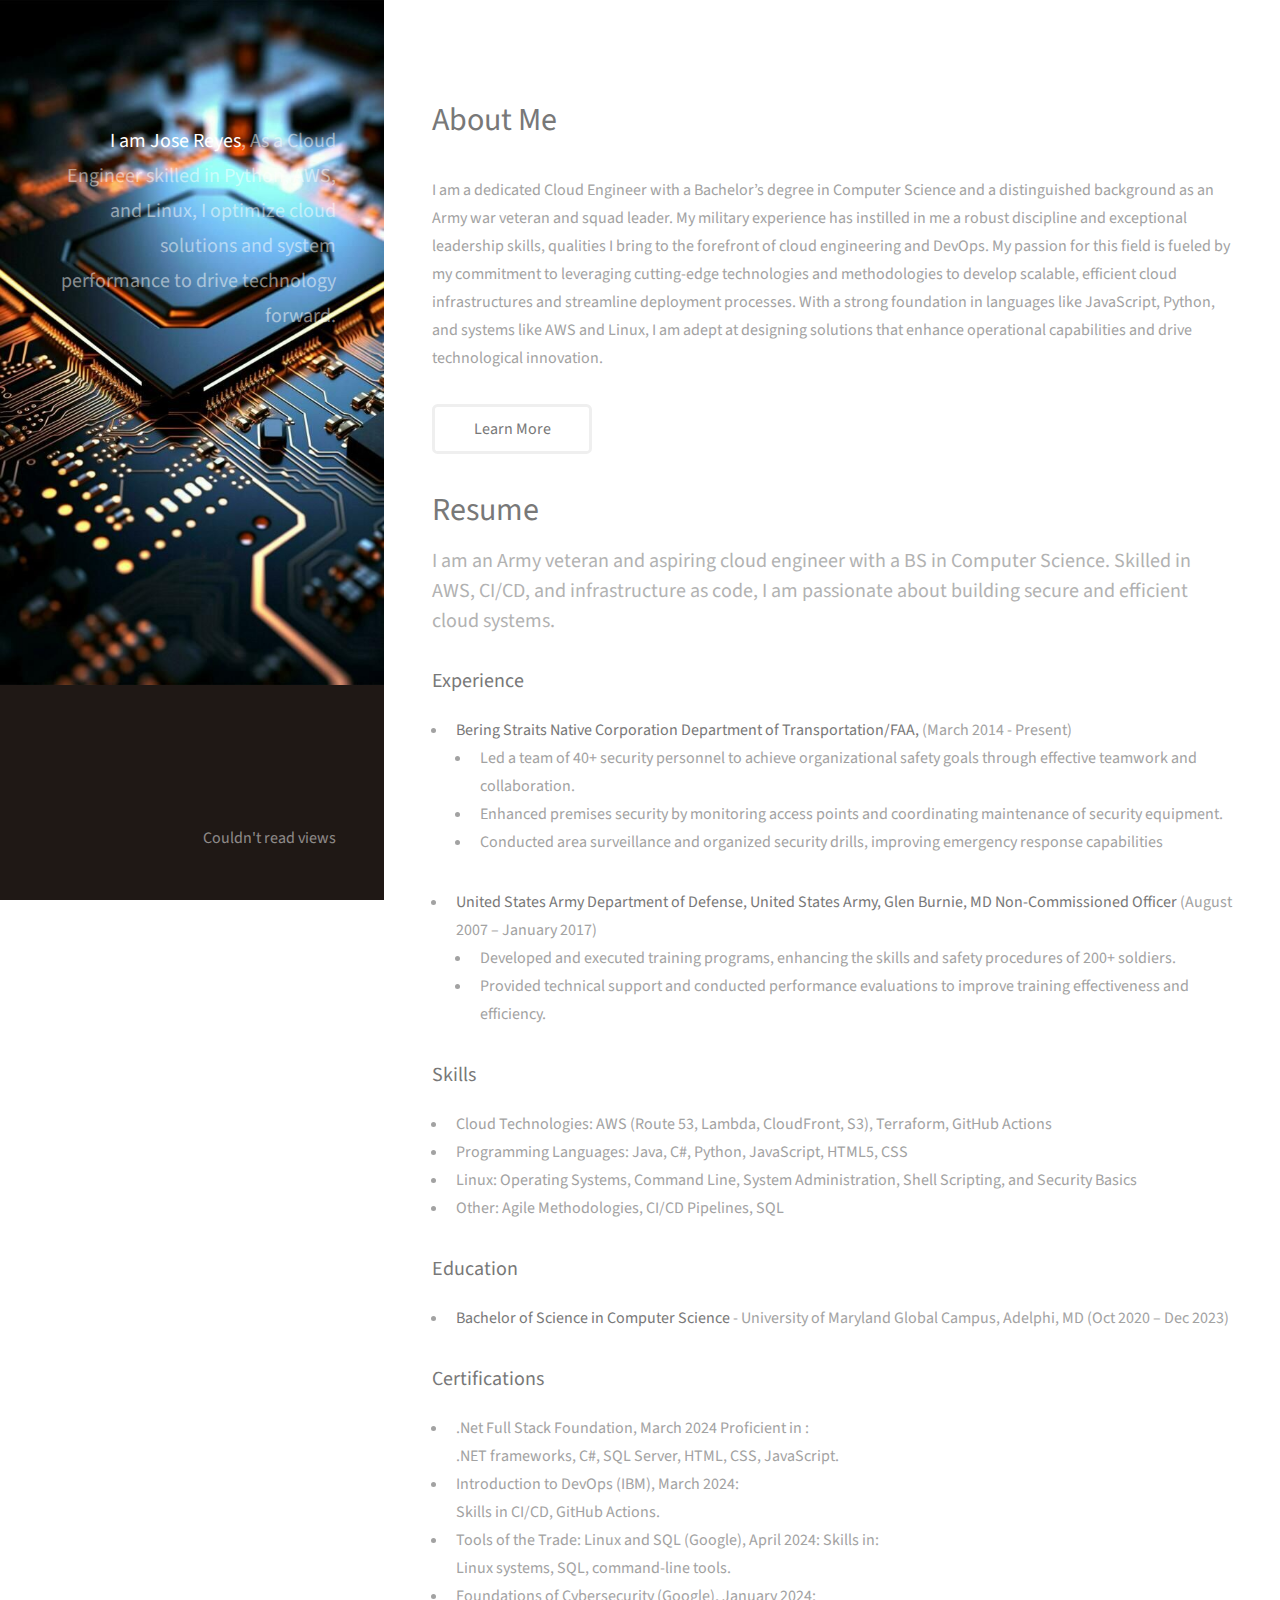
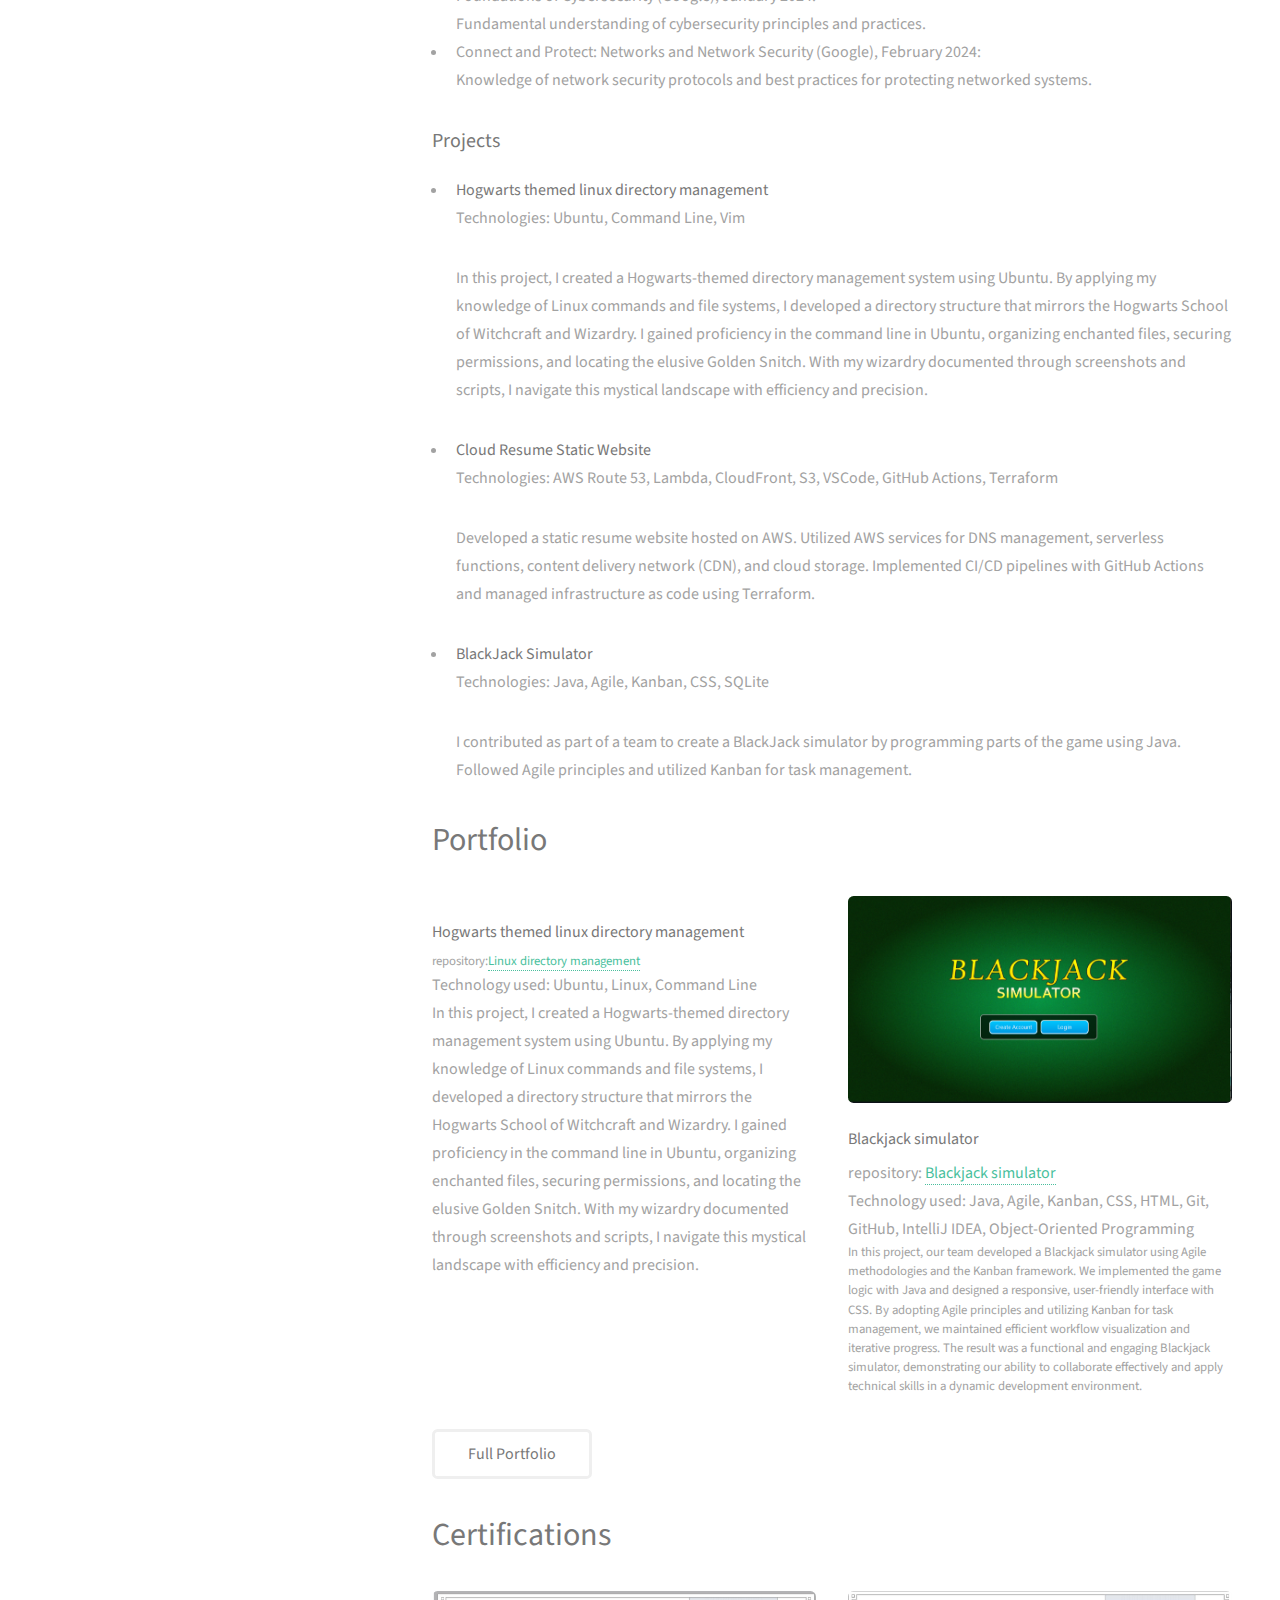
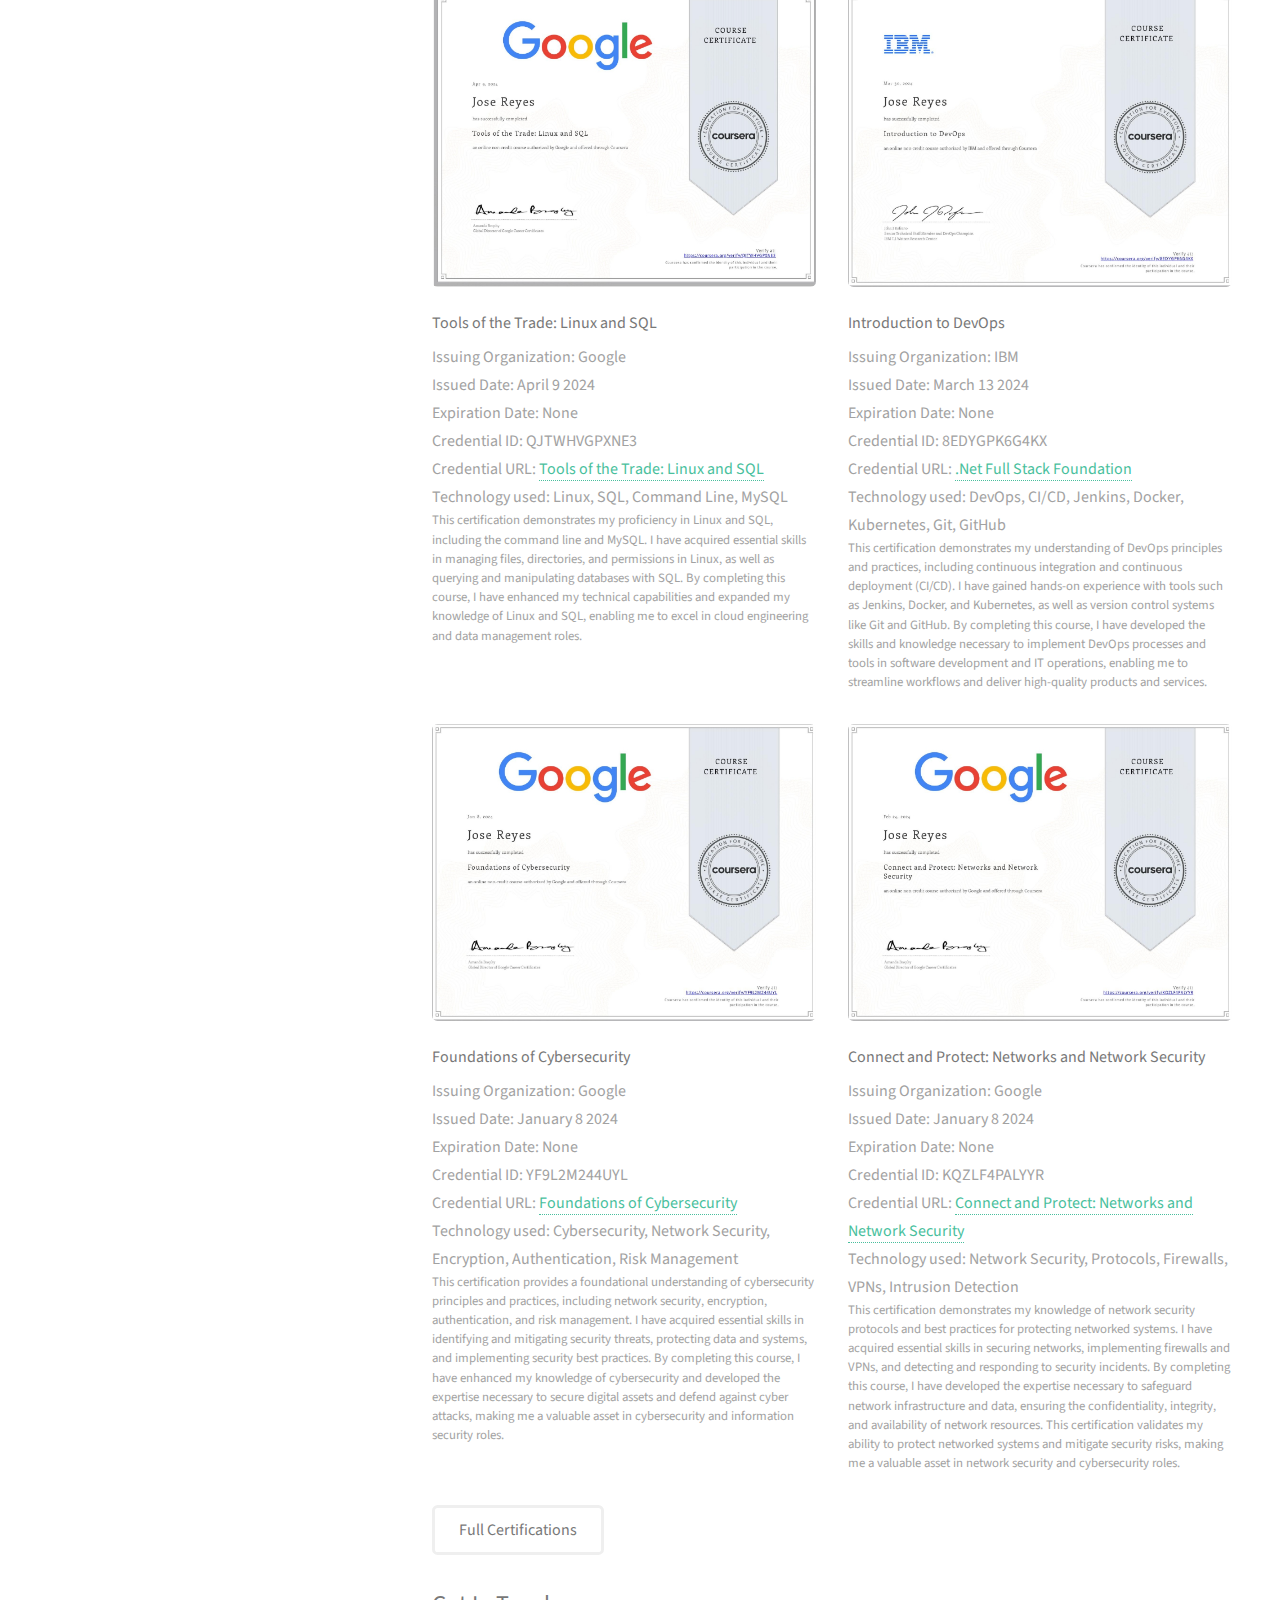
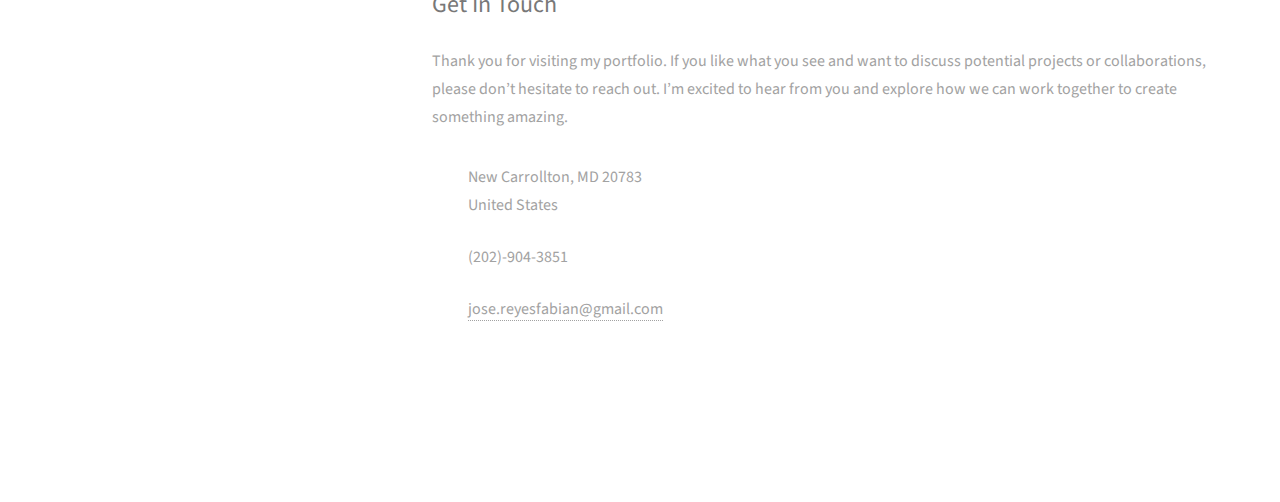
==== commit 3d3b5be5: "fixed Index" ====
--- a/Port_Website/index.html
+++ b/Port_Website/index.html
@@ -142,7 +142,6 @@
         <header class="major">
             <h2>Portfolio</h2>
         </header> 
-
     <div class="row">
         <article class="col-6 col-12-xsmall work-item">
             <a href="images/thumbs/Linux_Hogwarts.png" class="image fit thumb" >
@@ -166,13 +165,13 @@
             <div>Technology used: Java, Agile, Kanban, CSS, HTML, Git, GitHub, IntelliJ IDEA, Object-Oriented Programming</div>
             <p>In this project, our team developed a Blackjack simulator using Agile methodologies and the Kanban framework. We implemented the game logic with Java and designed a responsive, user-friendly interface with CSS. By adopting Agile principles and utilizing Kanban for task management, we maintained efficient workflow visualization and iterative progress. The result was a functional and engaging Blackjack simulator, demonstrating our ability to collaborate effectively and apply technical skills in a dynamic development environment.</p>
         </article>
-
-    
+    </div>
+
     <ul class="actions">
         <li><a href="portfolio.html" class="button">Full Portfolio</a></li>
     </ul>
+</section>
 </div>
-</section>
 
     <!-- Certs -->
     <div id="four">
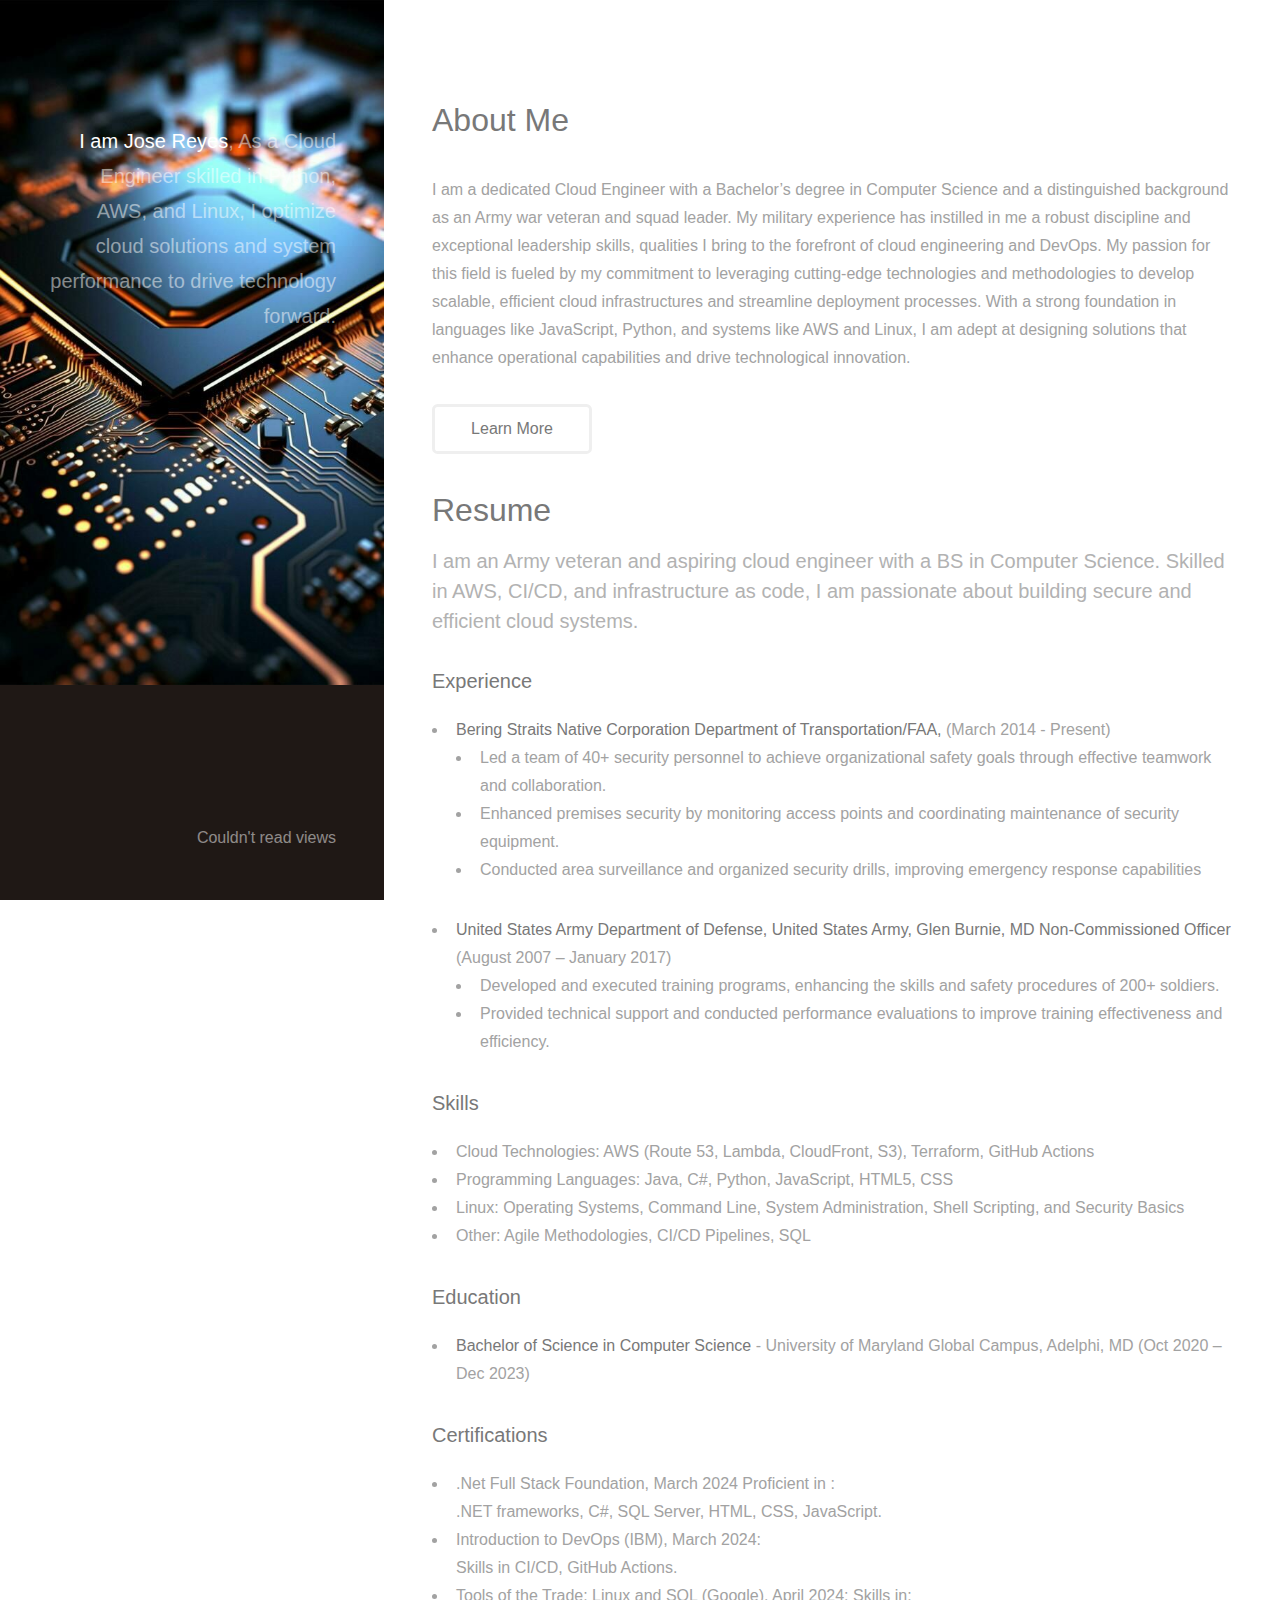
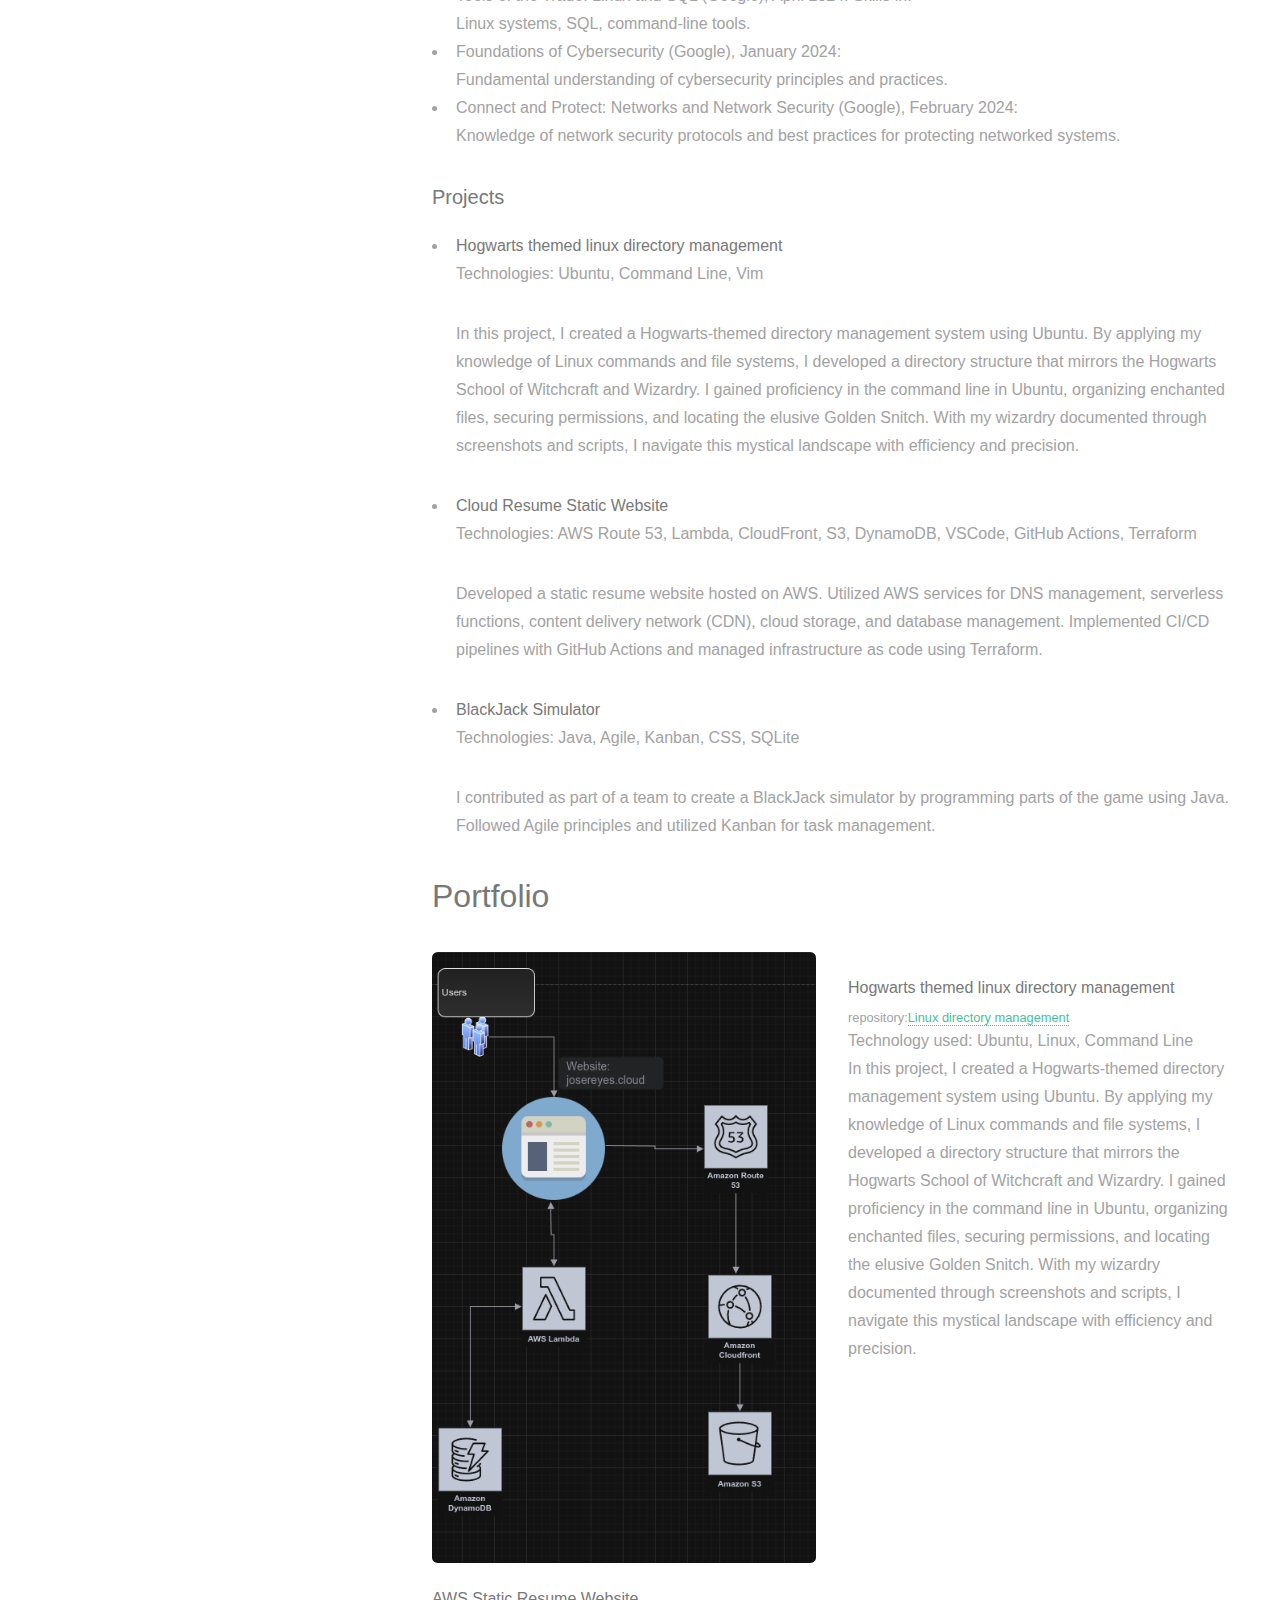
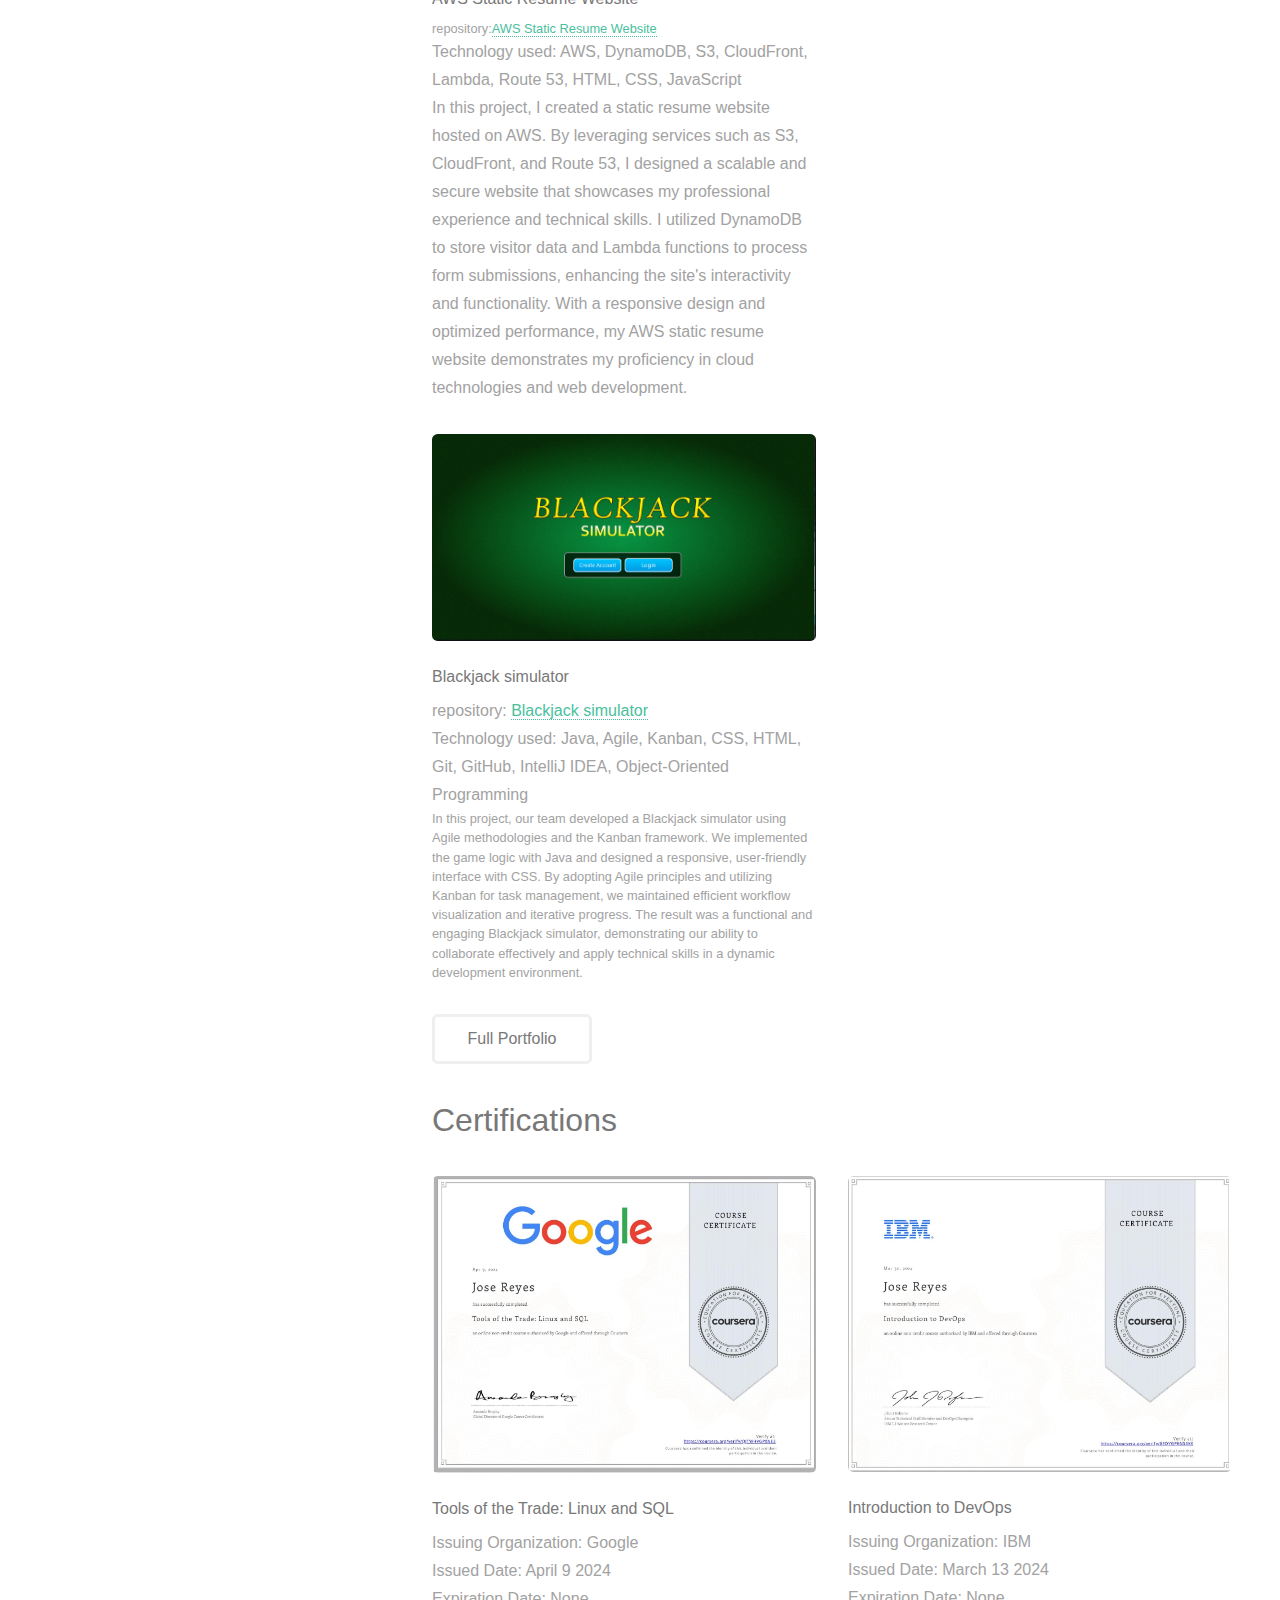
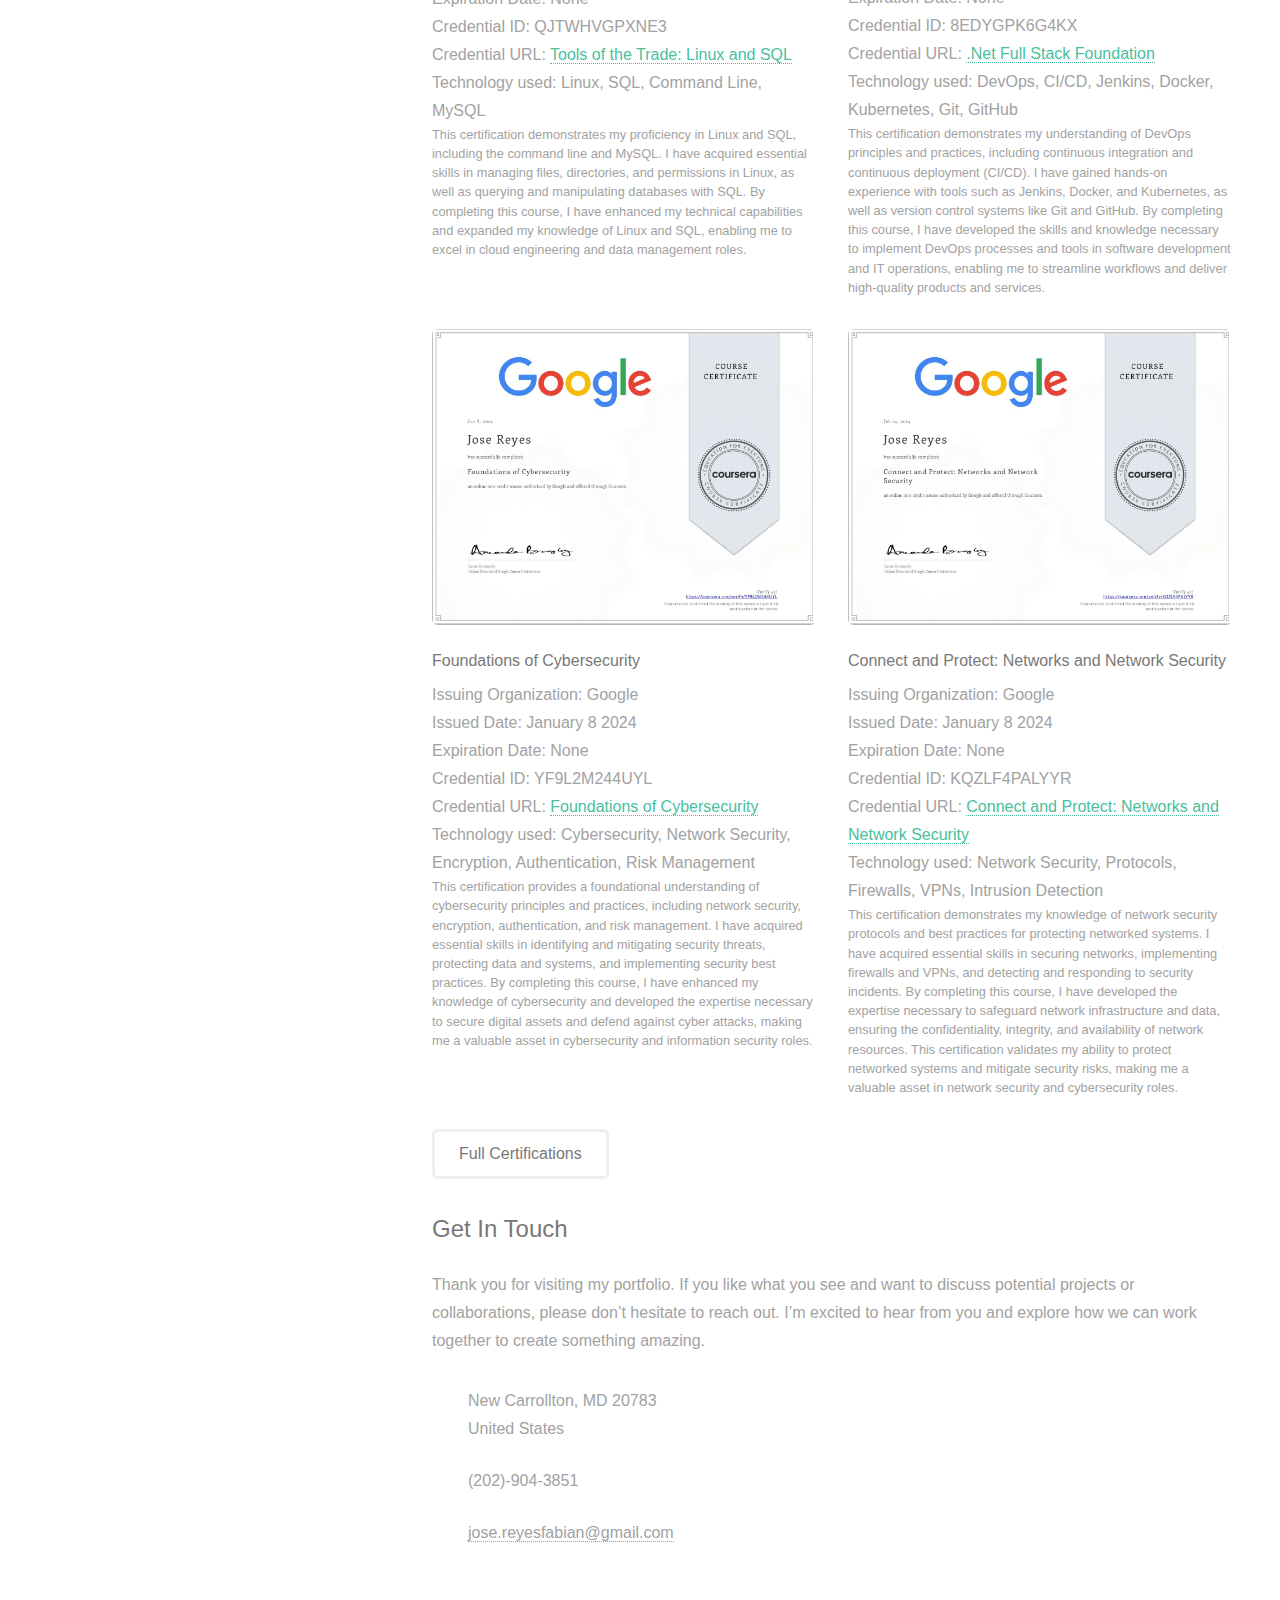
==== commit 03bddc5a: "new project" ====
--- a/Port_Website/index.html
+++ b/Port_Website/index.html
@@ -119,8 +119,9 @@
                     </li>
                     <li>
                         <strong>Cloud Resume Static Website</strong>
-                        <p>Technologies: AWS Route 53, Lambda, CloudFront, S3, VSCode, GitHub Actions, Terraform<div>
-Developed a static resume website hosted on AWS. Utilized AWS services for DNS management, serverless functions, content delivery network (CDN), and cloud storage. Implemented CI/CD pipelines with GitHub Actions and managed infrastructure as code using Terraform.</div>
+                        <p>Technologies: AWS Route 53, Lambda, CloudFront, S3, DynamoDB, VSCode, GitHub Actions, Terraform<div>
+                            Developed a static resume website hosted on AWS. Utilized AWS services for DNS management, serverless functions, content delivery network (CDN), cloud storage, and database management. Implemented CI/CD pipelines with GitHub Actions and managed infrastructure as code using Terraform.
+</div>
 </p>
                     </li>
                     <li>
@@ -143,6 +144,18 @@
             <h2>Portfolio</h2>
         </header> 
     <div class="row">
+        <article class="col-6 col-12-xsmall work-item">
+                    <a href="images/portfolio/StaticWebsiteAwspic.png" class="image fit thumb" >
+                        <img src="images/portfolio/StaticWebsiteAwspic.png" alt=""/>
+                    </a>
+                    <h3>AWS Static Resume Website</h3>
+                    <p>
+                        repository:<a href="https://github.com/Khakipapi/my-cloud-resume-site">AWS Static Resume Website</a>
+                        <div>Technology used: AWS, DynamoDB, S3, CloudFront, Lambda, Route 53, HTML, CSS, JavaScript</div>
+
+                        In this project, I created a static resume website hosted on AWS. By leveraging services such as S3, CloudFront, and Route 53, I designed a scalable and secure website that showcases my professional experience and technical skills. I utilized DynamoDB to store visitor data and Lambda functions to process form submissions, enhancing the site's interactivity and functionality. With a responsive design and optimized performance, my AWS static resume website demonstrates my proficiency in cloud technologies and web development.
+                    </p>
+                </article>
         <article class="col-6 col-12-xsmall work-item">
             <a href="images/thumbs/Linux_Hogwarts.png" class="image fit thumb" >
                 <img src="images/thumbs/Linux_Hogwarts.png" alt=""/>
--- a/Port_Website/assets/css/main.css
+++ b/Port_Website/assets/css/main.css
@@ -1,3 +1,4 @@
+/*
 @import url("fontawesome-all.min.css");
 @import url("https://fonts.googleapis.com/css?family=Source+Sans+Pro:400,400italic");
 
@@ -51,7 +52,7 @@
 	border-spacing: 0;
 }
 
-body {
+body{
 	-webkit-text-size-adjust: none;
 }
 
@@ -2593,7 +2594,7 @@
 		justify-content: space-between;
 		background-color: #1f1815;
 		background-attachment: scroll,								scroll;
-		background-image: url("images/overlay.png"), url("../../images/cloudchip.jpeg");
+		background-image: url("images/overlay.png"), url("images/cloudchip.jpeg");
 		background-position: top left,							top left;
 		background-repeat: repeat,								no-repeat;
 		background-size: auto,								100%;
@@ -3078,7 +3079,7 @@
 			#footer {
 				background-attachment: scroll;
 				background-color: #1f1815;
-				background-image: url("images/overlay.png"), url("../../images/bg.jpg");
+				background-image: url("images/overlay.png"), url("images/cloudchip.jpeg");
 				background-position: top left,						bottom center;
 				background-repeat: repeat,							no-repeat;
 				background-size: auto,							cover;
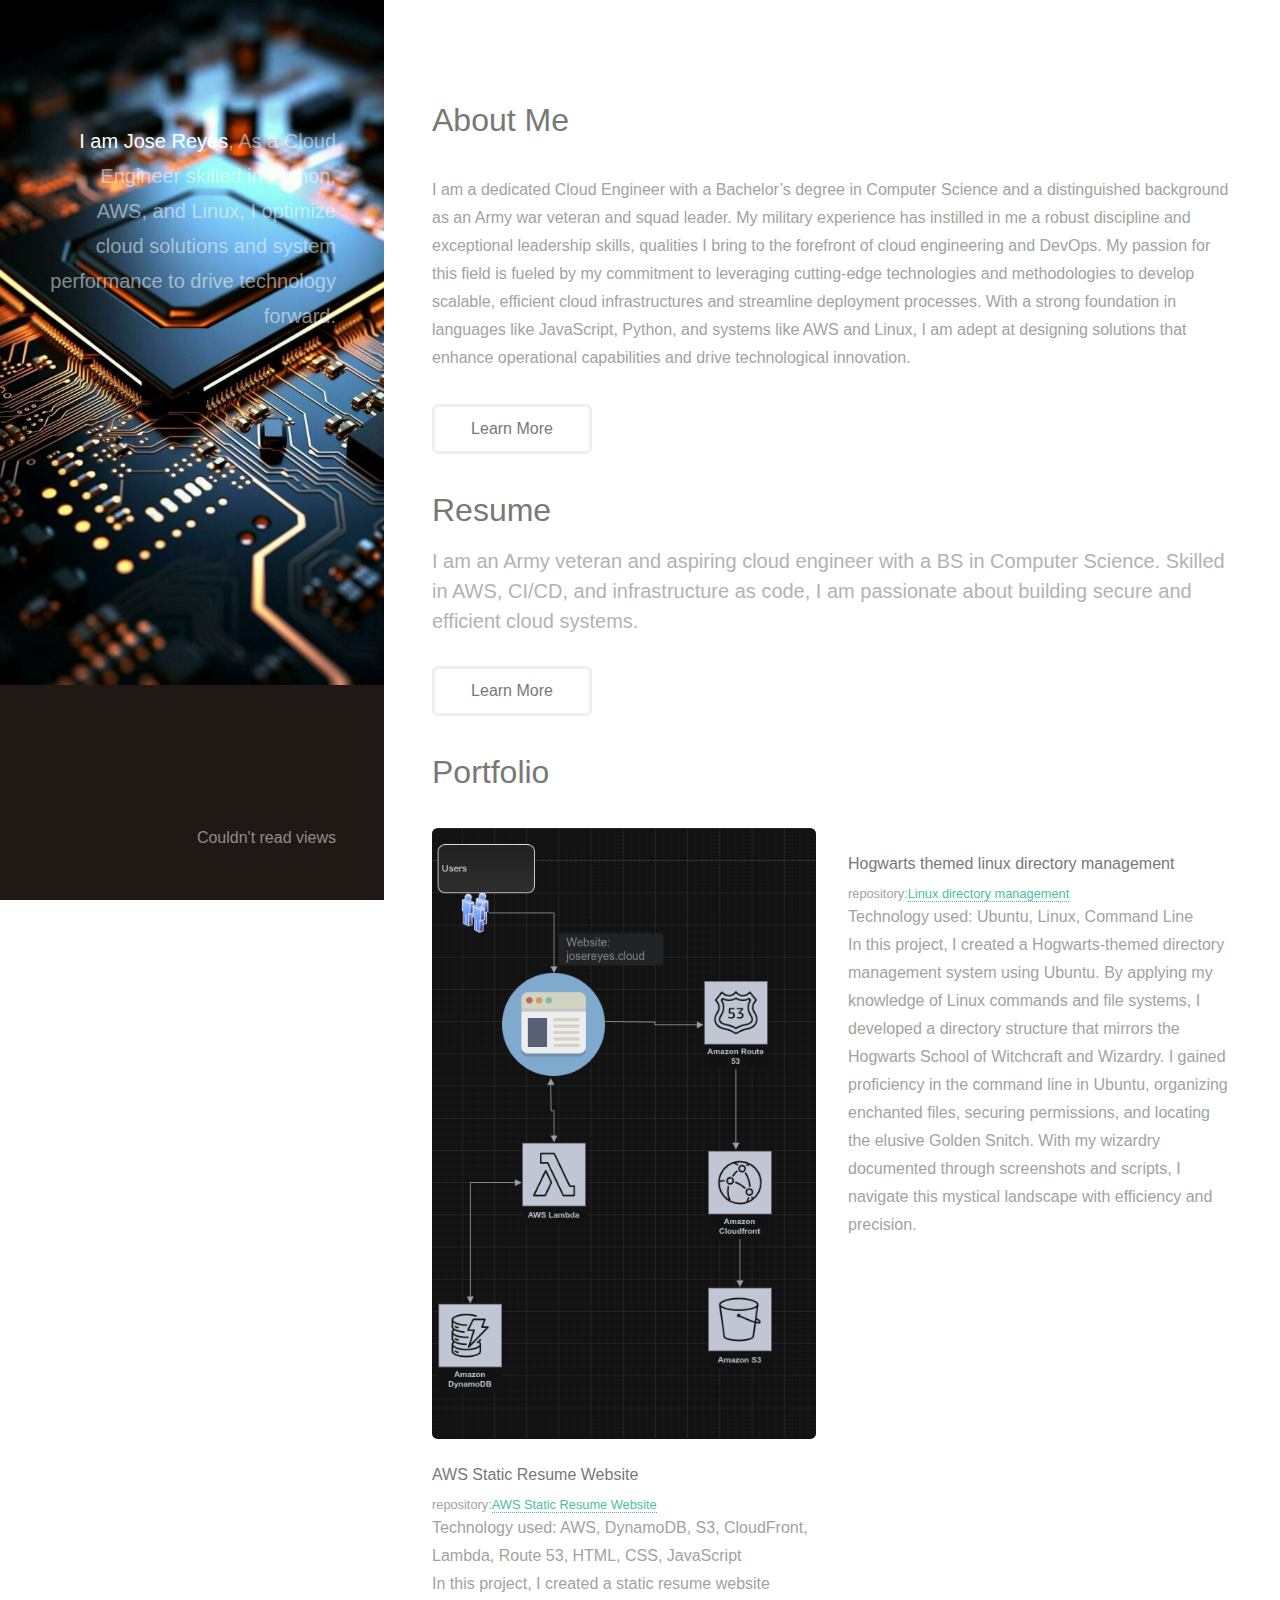
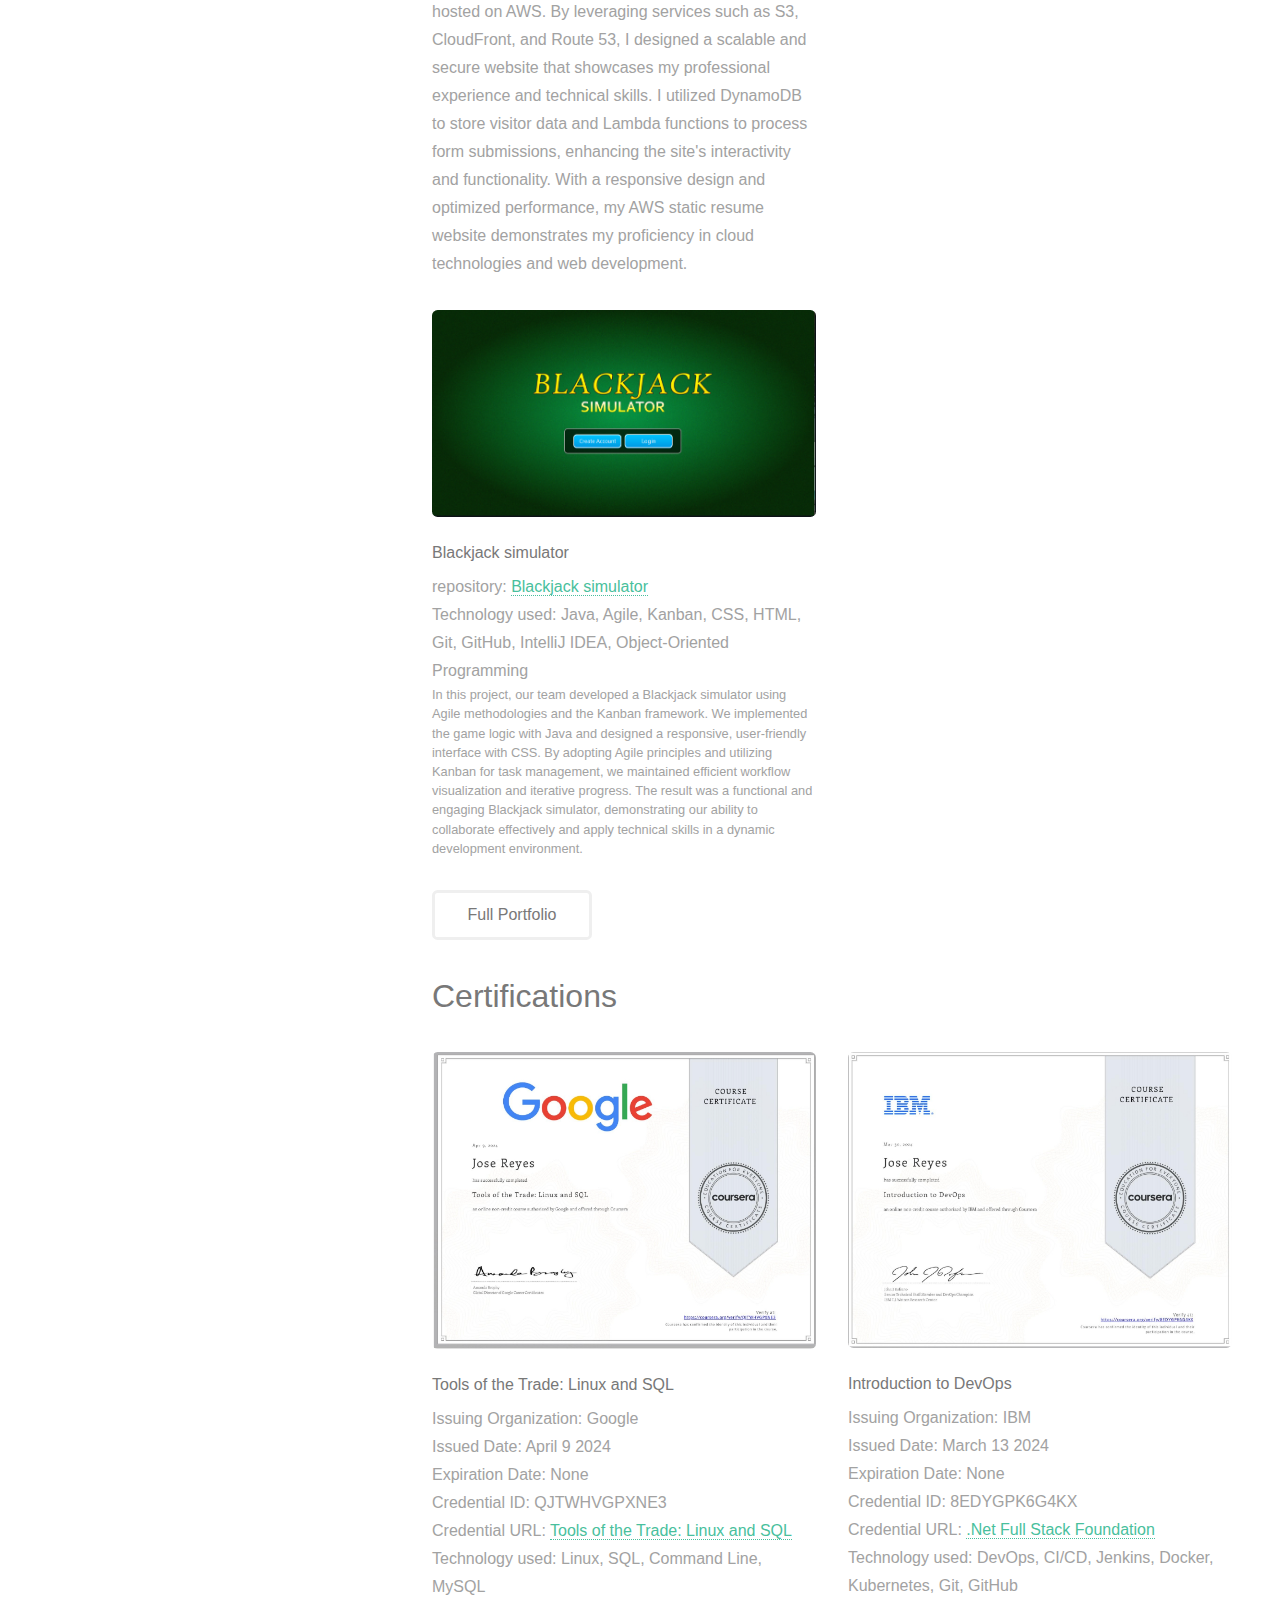
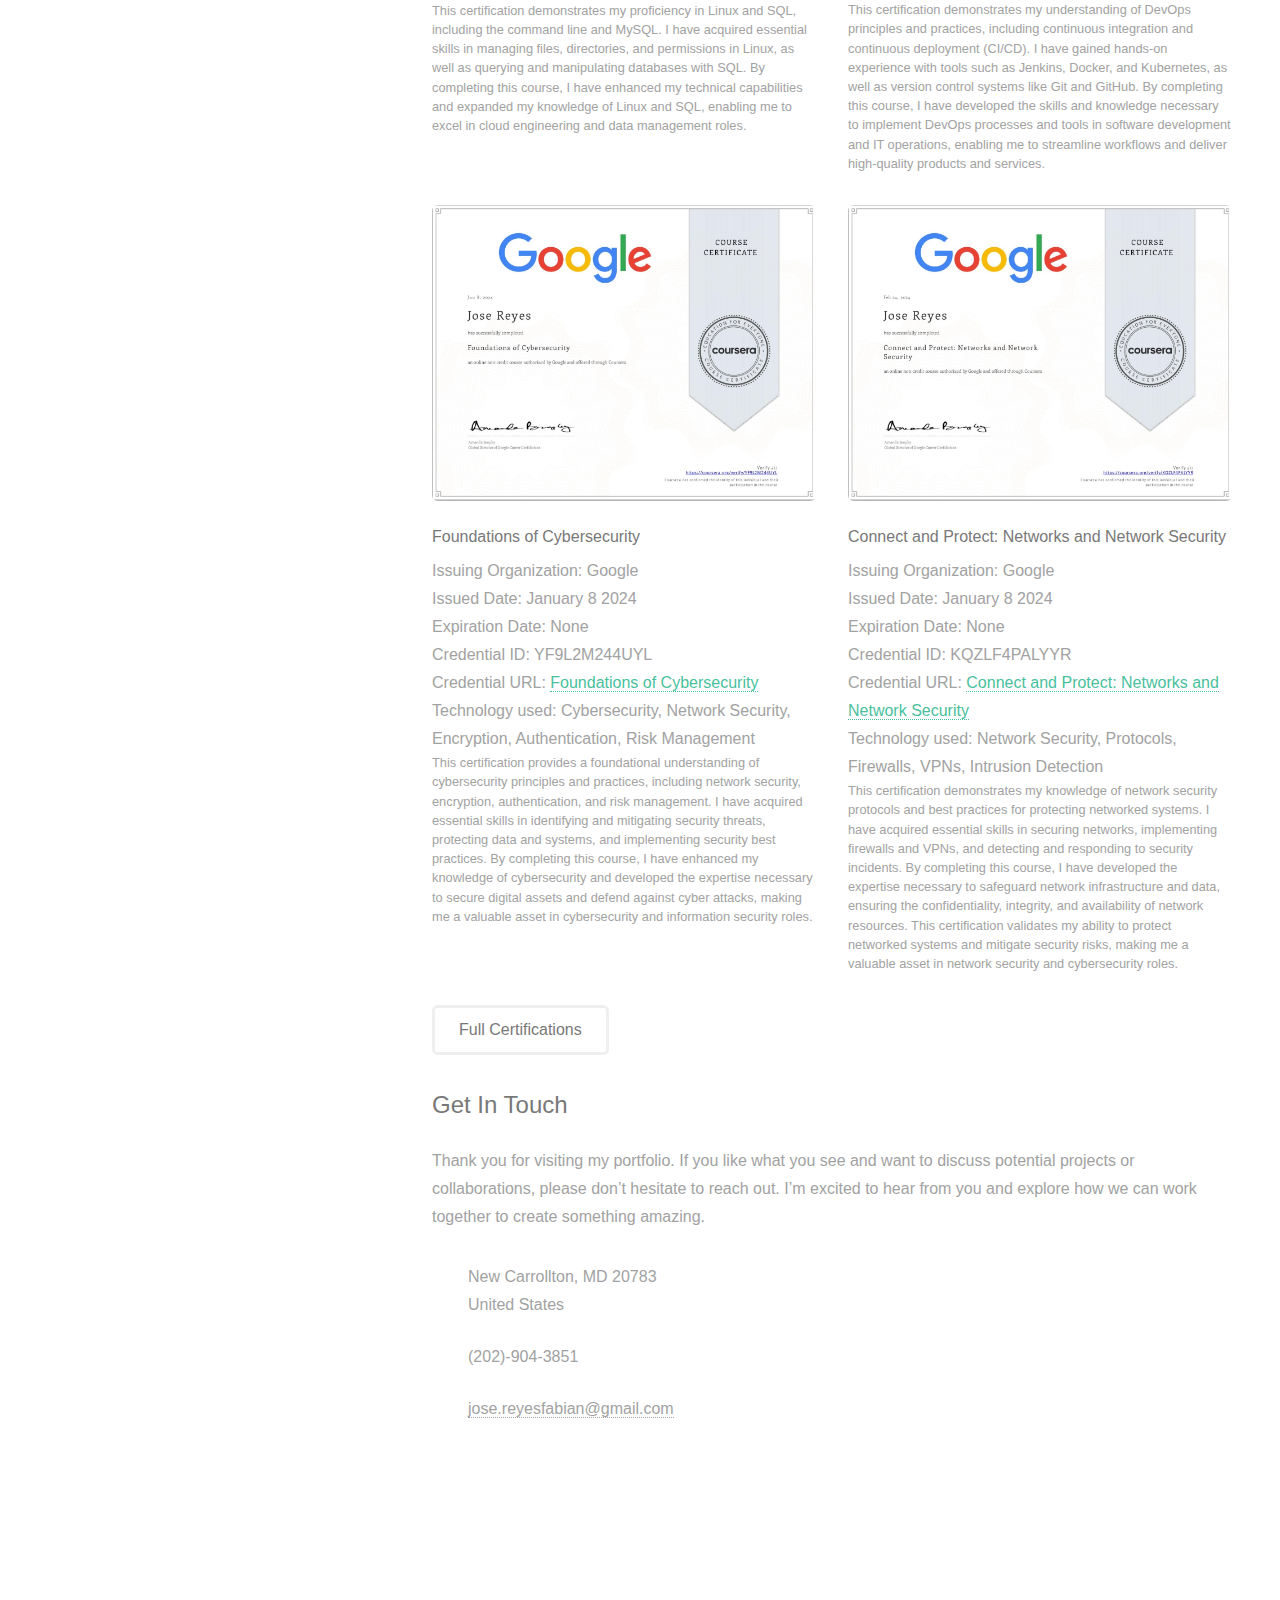
==== commit ee567797: "shorten resume" ====
--- a/Port_Website/index.html
+++ b/Port_Website/index.html
@@ -51,87 +51,9 @@
                 <p>I am an Army veteran and aspiring cloud engineer with a BS in Computer
 Science. Skilled in AWS, CI/CD, and infrastructure as code, I am passionate
 about building secure and efficient cloud systems.</p>
-            </header>
-            <div class="resume-section">
-                <h3>Experience</h3>
-                <ul>
-                    <li>
-                        <strong>Bering Straits Native Corporation Department of Transportation/FAA, </strong> (March 2014 - Present)
-                        <ul>
-                            <li>Led a team of 40+ security personnel to achieve organizational safety
-                                goals through effective teamwork and collaboration.</li>
-                            <li>Enhanced premises security by monitoring access points and
-coordinating maintenance of security equipment.</li>
-                            <li>Conducted area surveillance and organized security drills, improving
-emergency response capabilities</li>
-                        </ul>
-                    </li>
-                    <li>
-                        <strong>United States Army Department of Defense, United States Army, Glen
-Burnie, MD
-Non-Commissioned Officer </strong> (August 2007 – January 2017)
-                        <ul>
-                            <li>Developed and executed training programs, enhancing the skills and safety procedures of 200+ soldiers.</li>
-                    
-                            <li>Provided technical support and conducted performance evaluations to improve training effectiveness and efficiency.</li>
-                        </ul>
-                    </li>
-                </ul>
-                
-                <h3>Skills</h3>
-                <ul>
-                    <li>Cloud Technologies: AWS (Route 53, Lambda, CloudFront, S3), Terraform, GitHub Actions
-</li>
-                    <li>Programming Languages: Java, C#, Python, JavaScript, HTML5, CSS</li>
-                    <li>Linux: Operating Systems, Command Line, System Administration, Shell Scripting, and Security Basics</li>
-                    <li>Other: Agile Methodologies, CI/CD Pipelines, SQL</li>
-                    
-                </ul>
-                
-                <h3>Education</h3>
-                <ul>
-                    <li>
-                        <strong>Bachelor of Science in Computer Science</strong> - University of Maryland Global Campus, Adelphi, MD (Oct 2020 – Dec 2023)
-                    </li>
-                </ul>
-                
-                <h3>Certifications</h3>
-                <ul>
-                    <li>.Net Full Stack Foundation, March 2024
-Proficient in : <div>.NET frameworks, C#, SQL Server, HTML, CSS, JavaScript.</div></li>
-                    <li>Introduction to DevOps (IBM), March 2024:
-<div>Skills in CI/CD, GitHub Actions.</div></li>
-                    <li>Tools of the Trade: Linux and SQL (Google), April 2024:
-Skills in:<div> Linux systems, SQL, command-line tools.</div></li>
-<li>Foundations of Cybersecurity (Google), January 2024:<div>
-Fundamental understanding of cybersecurity principles and practices.</div>
-</li>
-<li>Connect and Protect: Networks and Network Security (Google), February 2024:
-<div>Knowledge of network security protocols and best practices for protecting networked systems.</div></li>
-                </ul>
-                
-                <h3>Projects</h3>
-                <ul>
-                    <li>
-                        <strong>Hogwarts themed linux directory management</strong>
-                        <p>Technologies: Ubuntu, Command Line, Vim<div>In this project, I created a Hogwarts-themed directory management system using Ubuntu. By applying my knowledge of Linux commands and file systems, I developed a directory structure that mirrors the Hogwarts School of Witchcraft and Wizardry.
-                        I gained proficiency in the command line in Ubuntu, organizing enchanted files, securing permissions, and locating the elusive Golden Snitch. With my wizardry documented through screenshots and scripts, I navigate this mystical landscape with efficiency and precision.</div></p>
-                    </li>
-                    <li>
-                        <strong>Cloud Resume Static Website</strong>
-                        <p>Technologies: AWS Route 53, Lambda, CloudFront, S3, DynamoDB, VSCode, GitHub Actions, Terraform<div>
-                            Developed a static resume website hosted on AWS. Utilized AWS services for DNS management, serverless functions, content delivery network (CDN), cloud storage, and database management. Implemented CI/CD pipelines with GitHub Actions and managed infrastructure as code using Terraform.
-</div>
-</p>
-                    </li>
-                    <li>
-                        <strong>BlackJack Simulator</strong>
-                        <p>Technologies: Java, Agile, Kanban, CSS, SQLite
-                            <div>I contributed as part of a team to create a BlackJack simulator by programming parts of the game using Java. Followed Agile principles and utilized Kanban for task management.</div>
-                        </p>
-                    </li>
-                </ul>
-            </div>
+<ul class="actions">
+    <li><a href="Resume.html" class="button">Learn More</a></li>
+</ul>
         </section>
     </div>
     
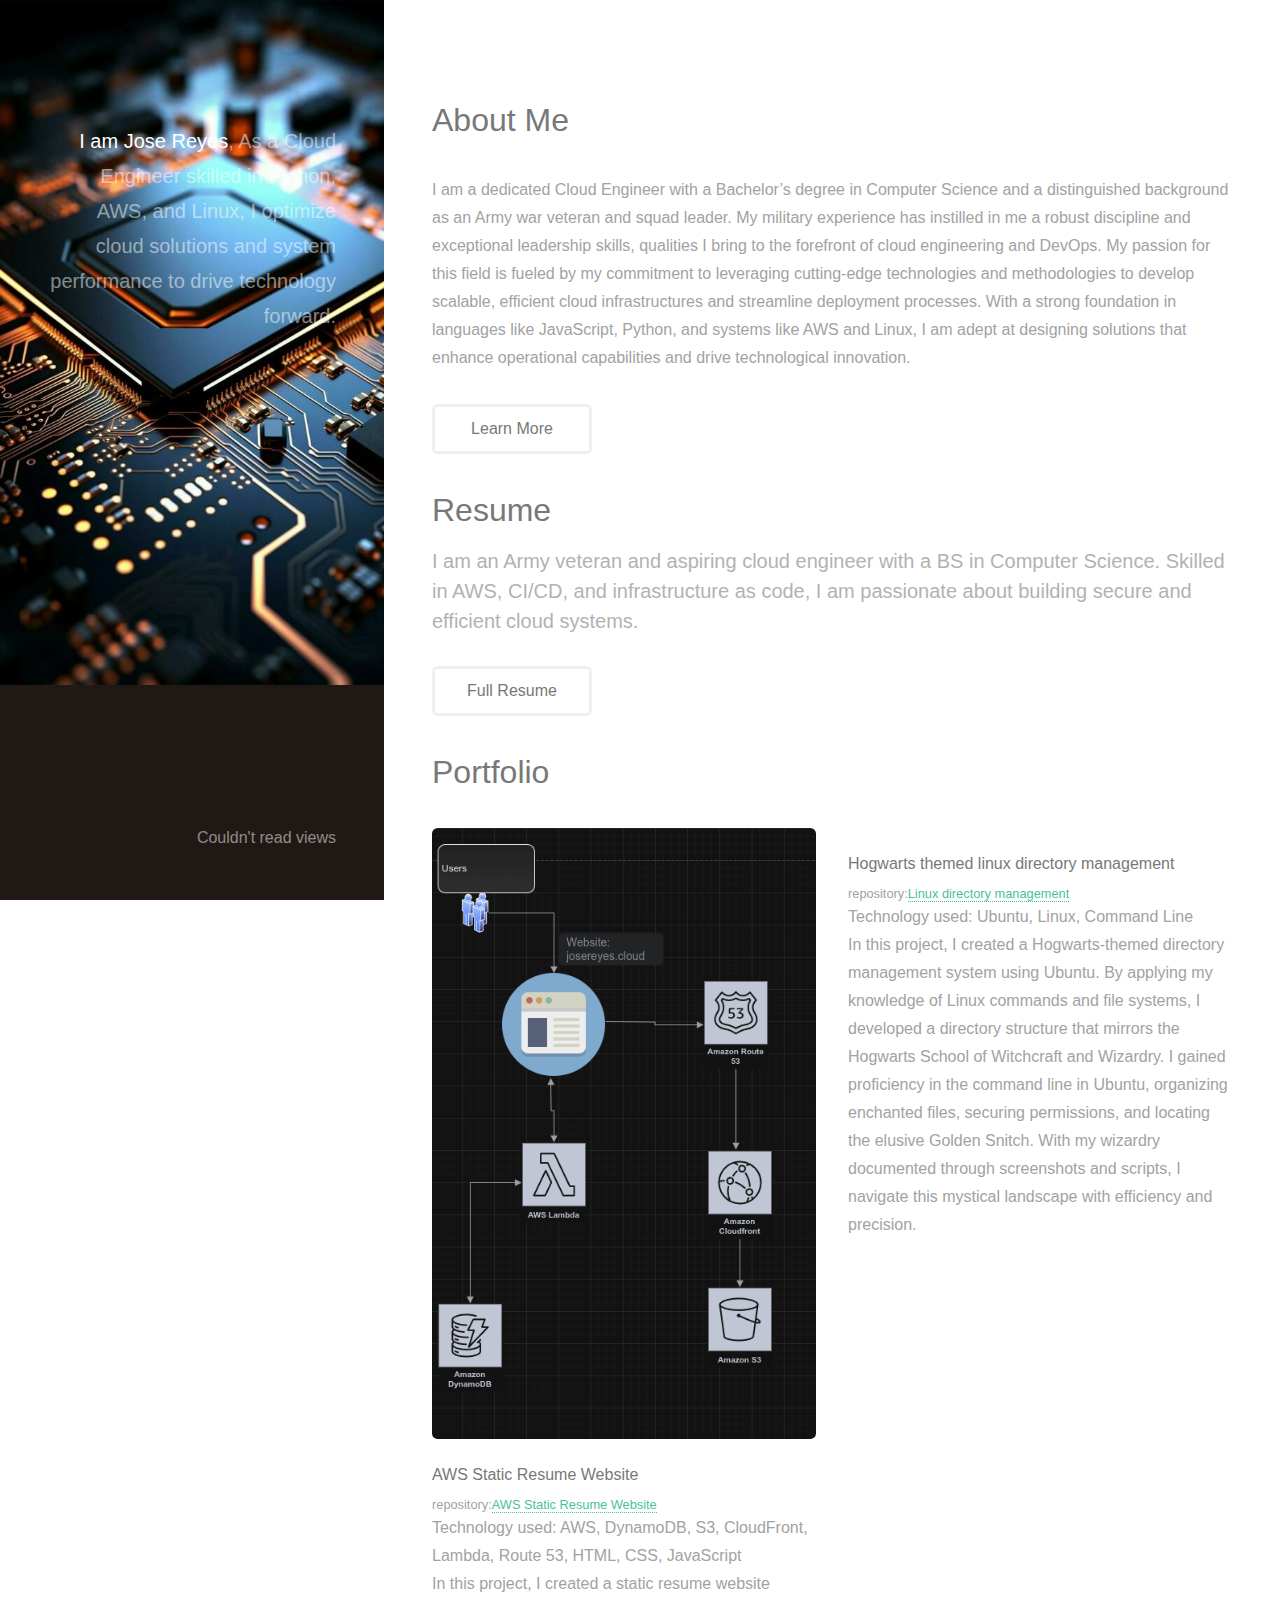
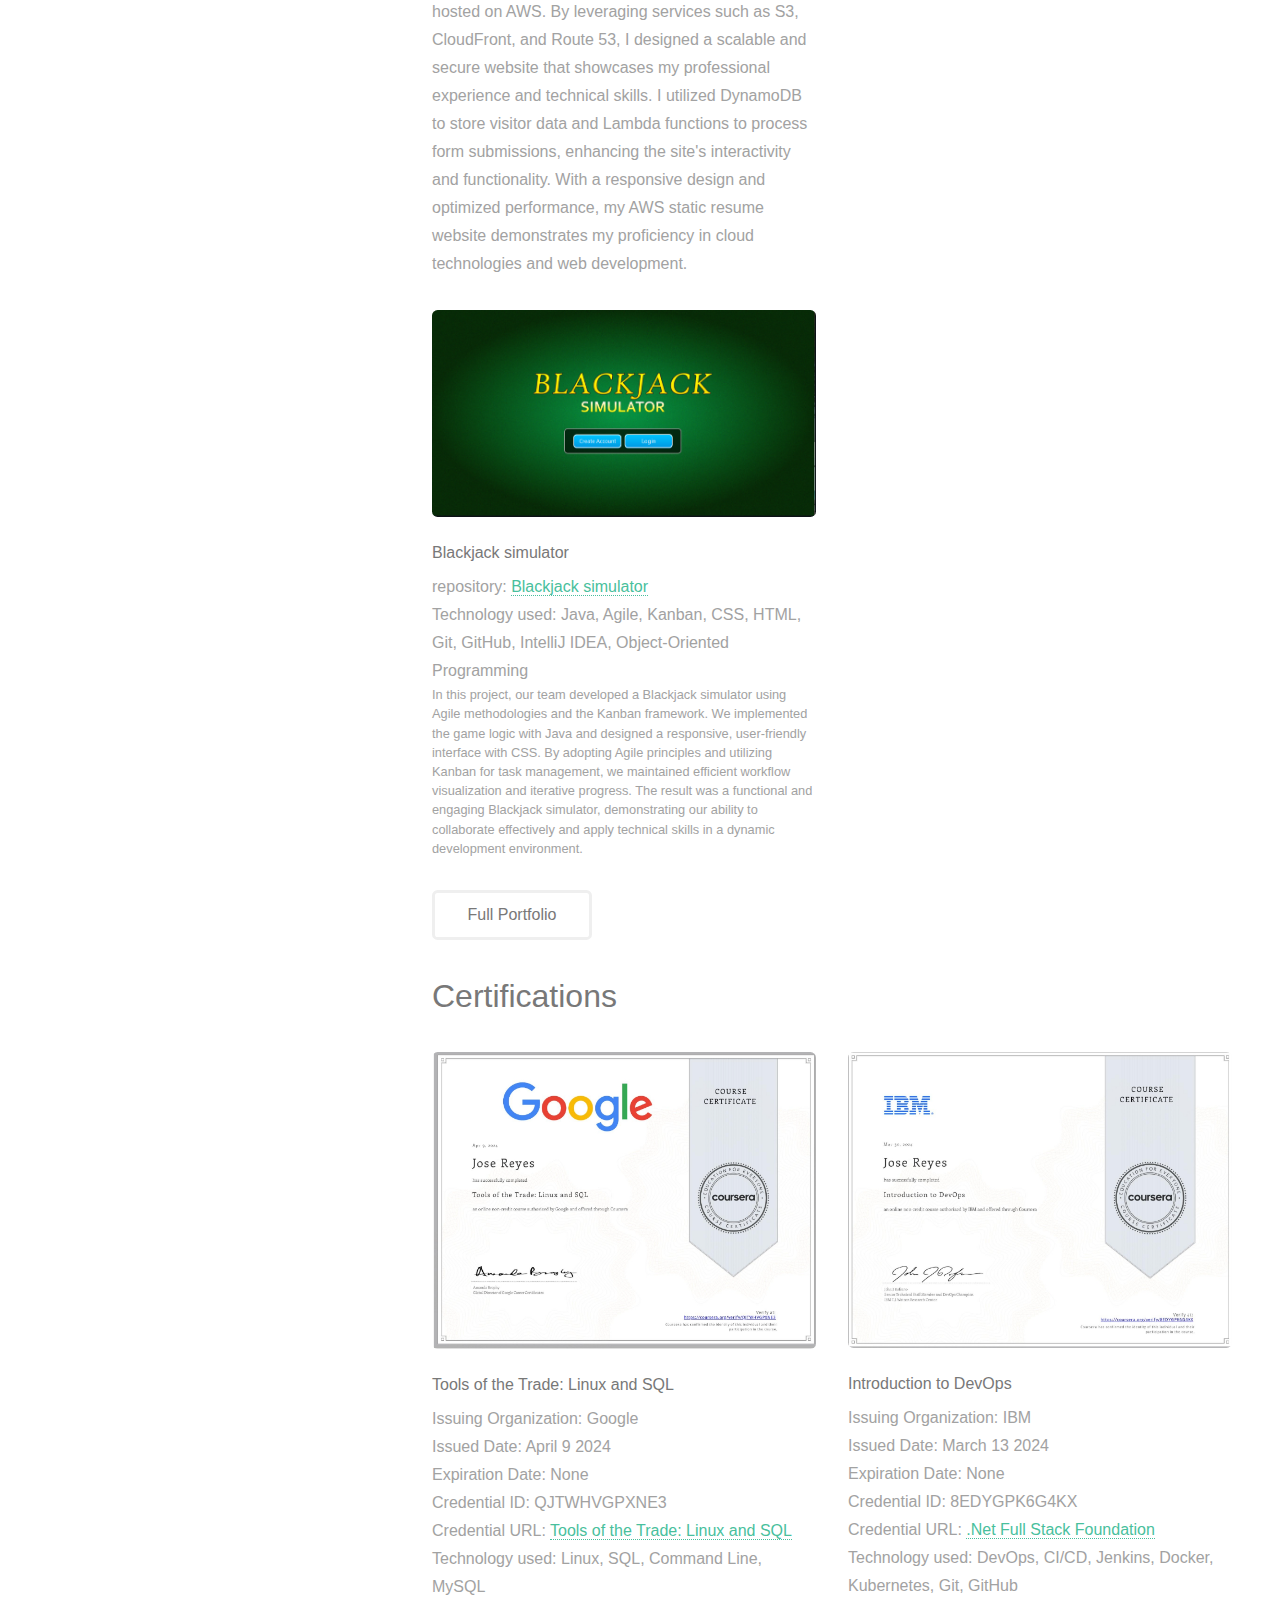
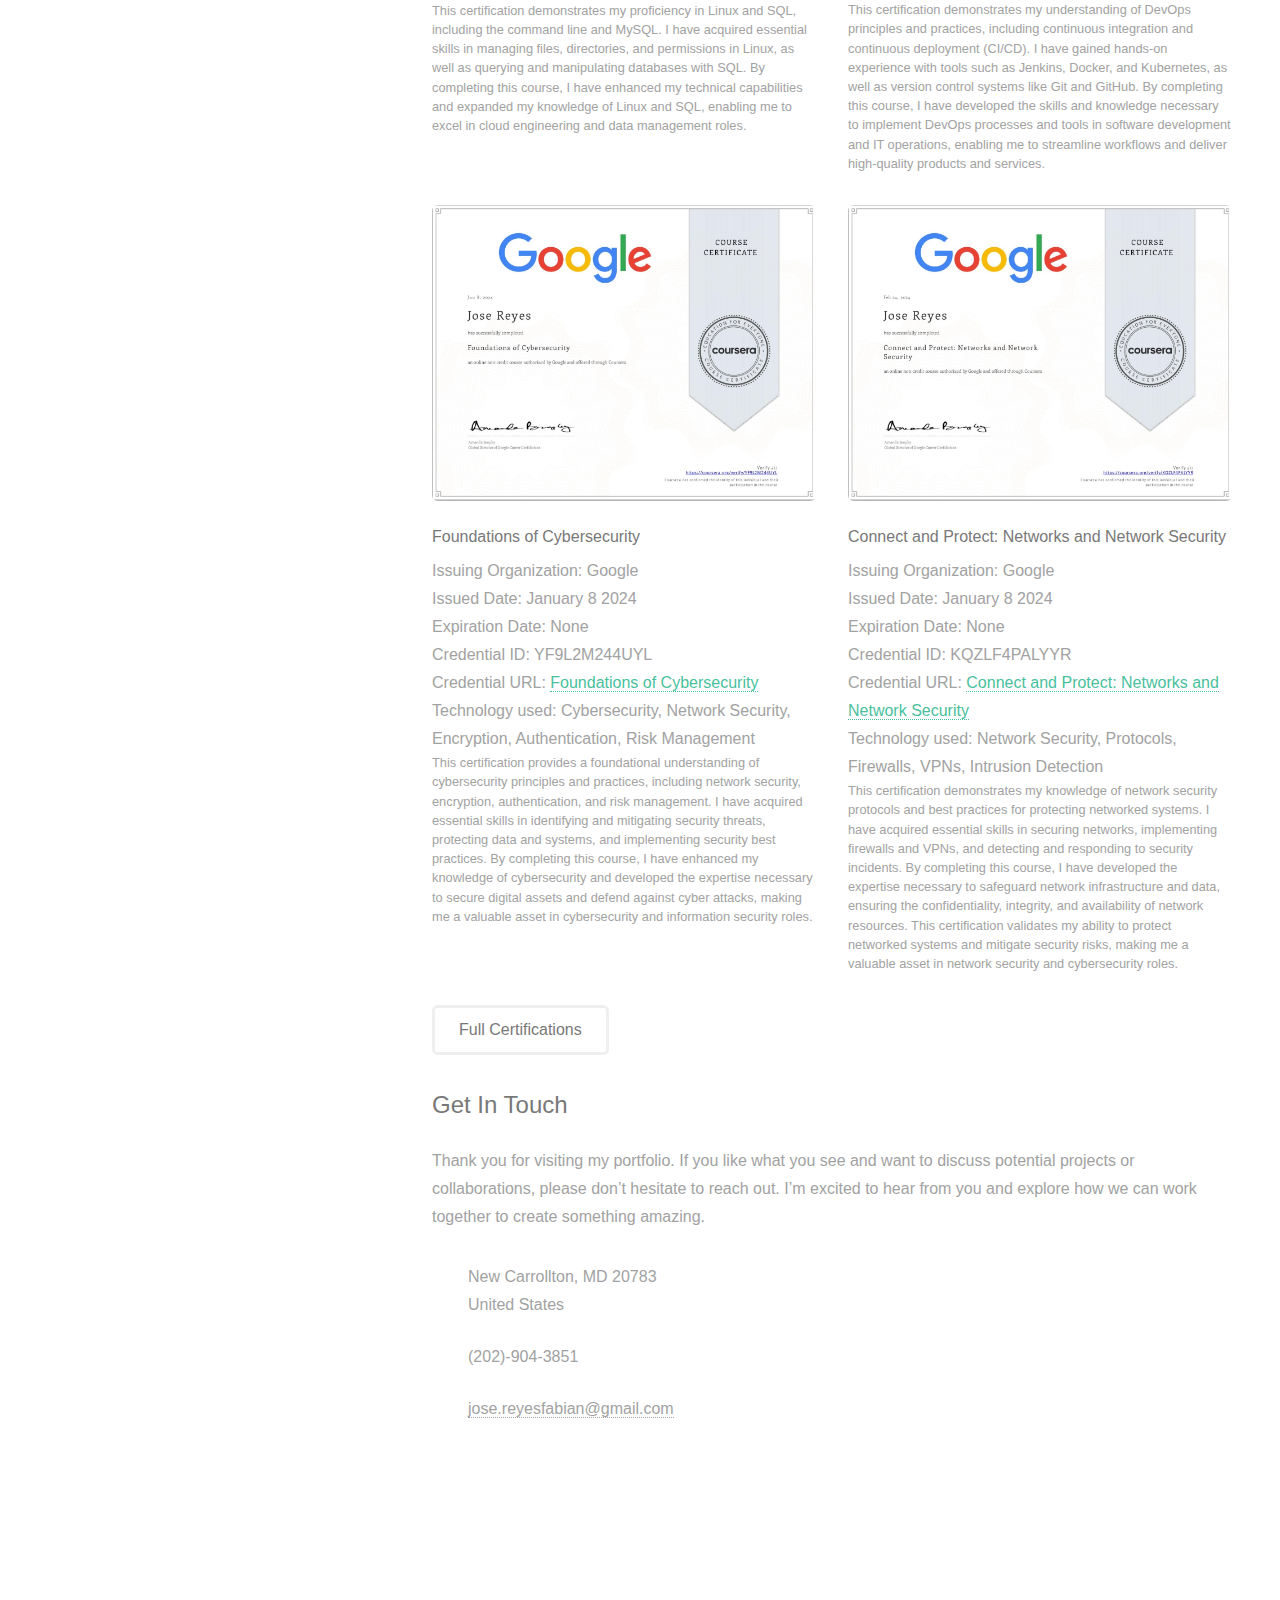
==== commit 9ecf4092: "resume" ====
--- a/Port_Website/index.html
+++ b/Port_Website/index.html
@@ -52,7 +52,7 @@
 Science. Skilled in AWS, CI/CD, and infrastructure as code, I am passionate
 about building secure and efficient cloud systems.</p>
 <ul class="actions">
-    <li><a href="Resume.html" class="button">Learn More</a></li>
+    <li><a href="Resume.html" class="button">Full Resume</a></li>
 </ul>
         </section>
     </div>
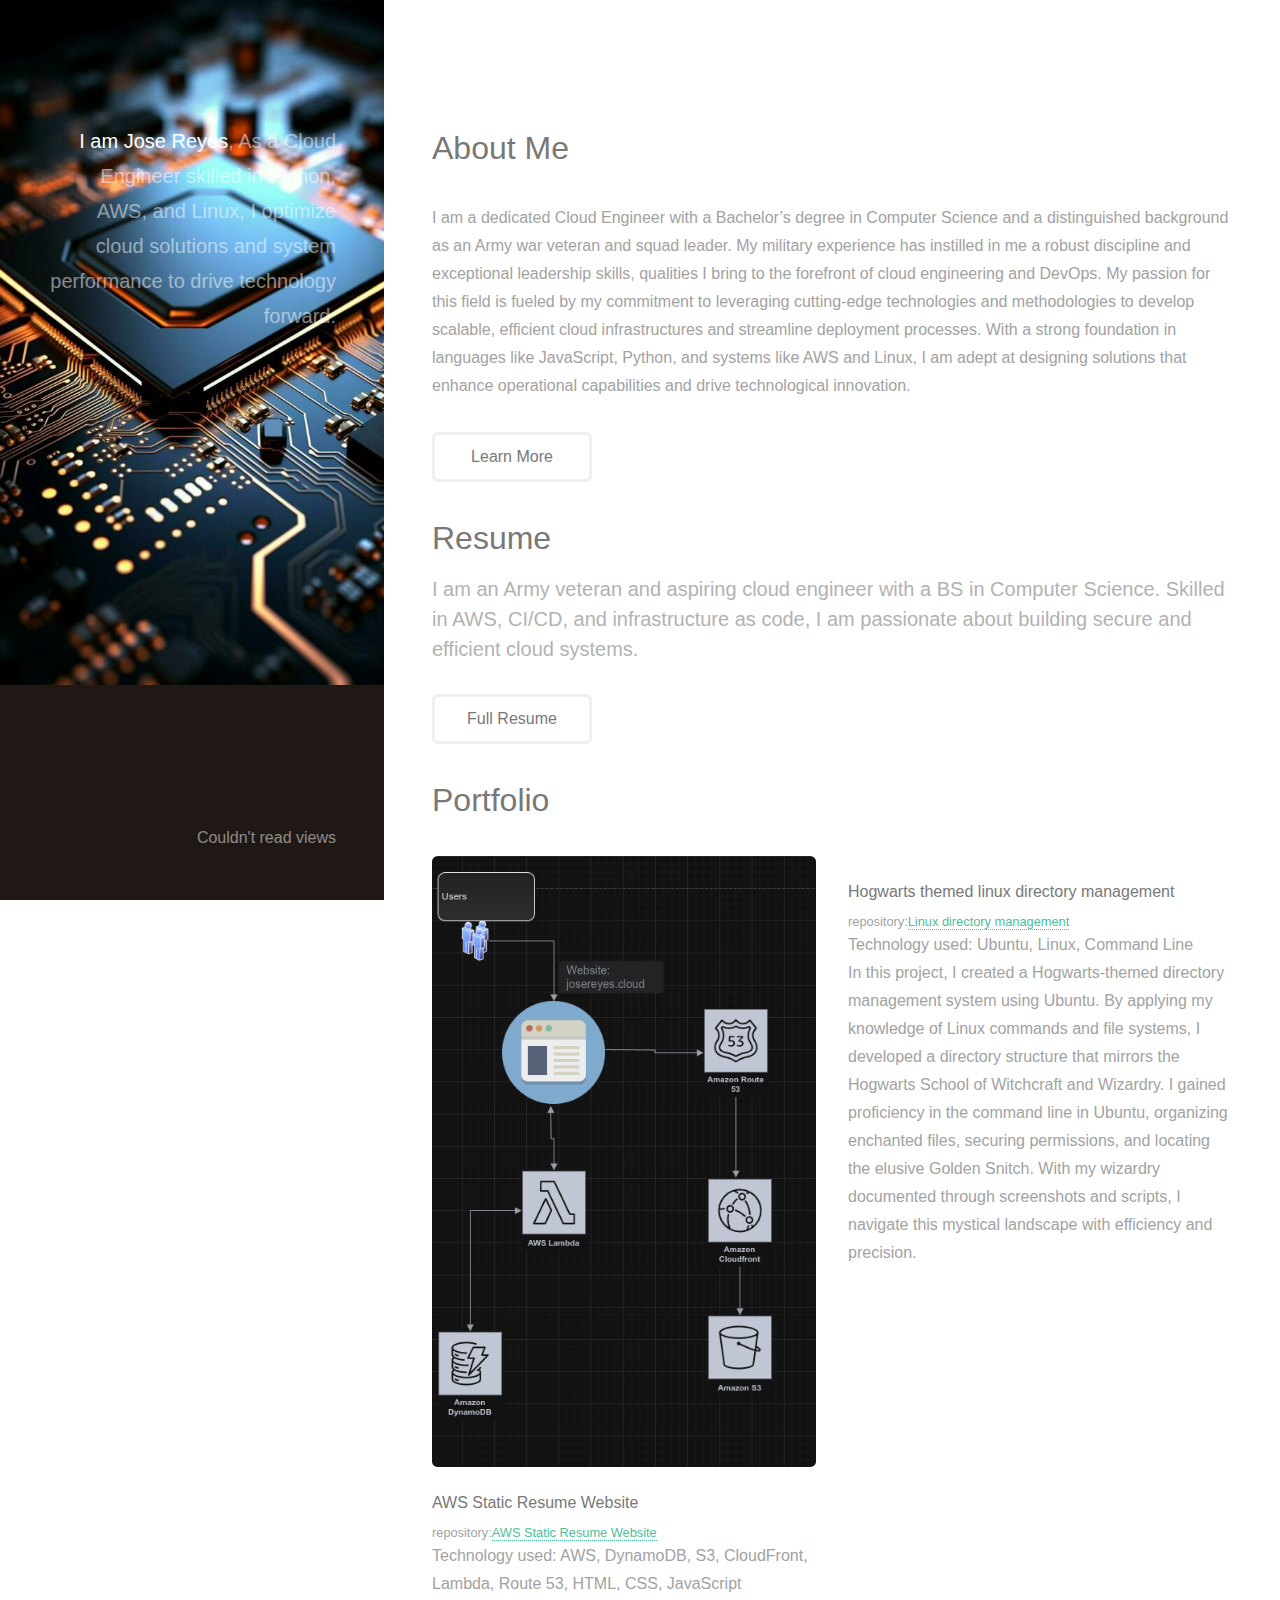
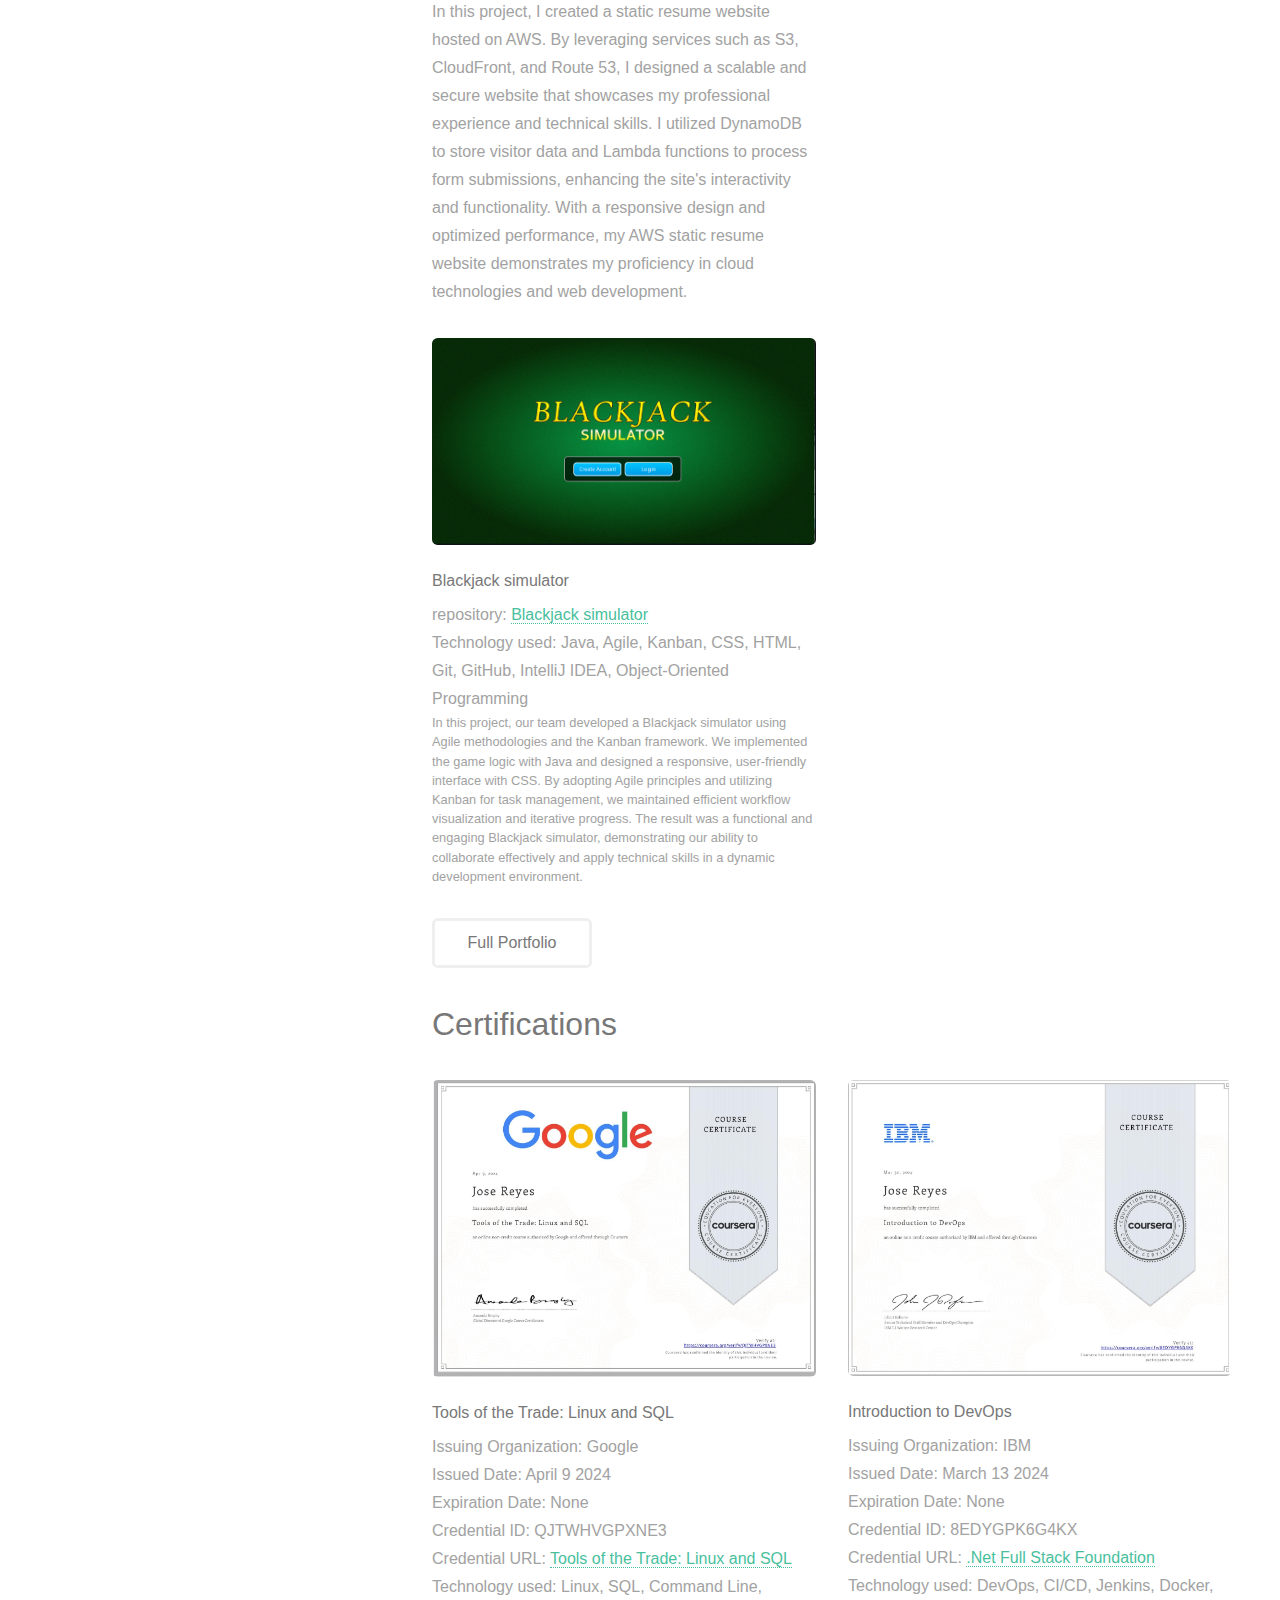
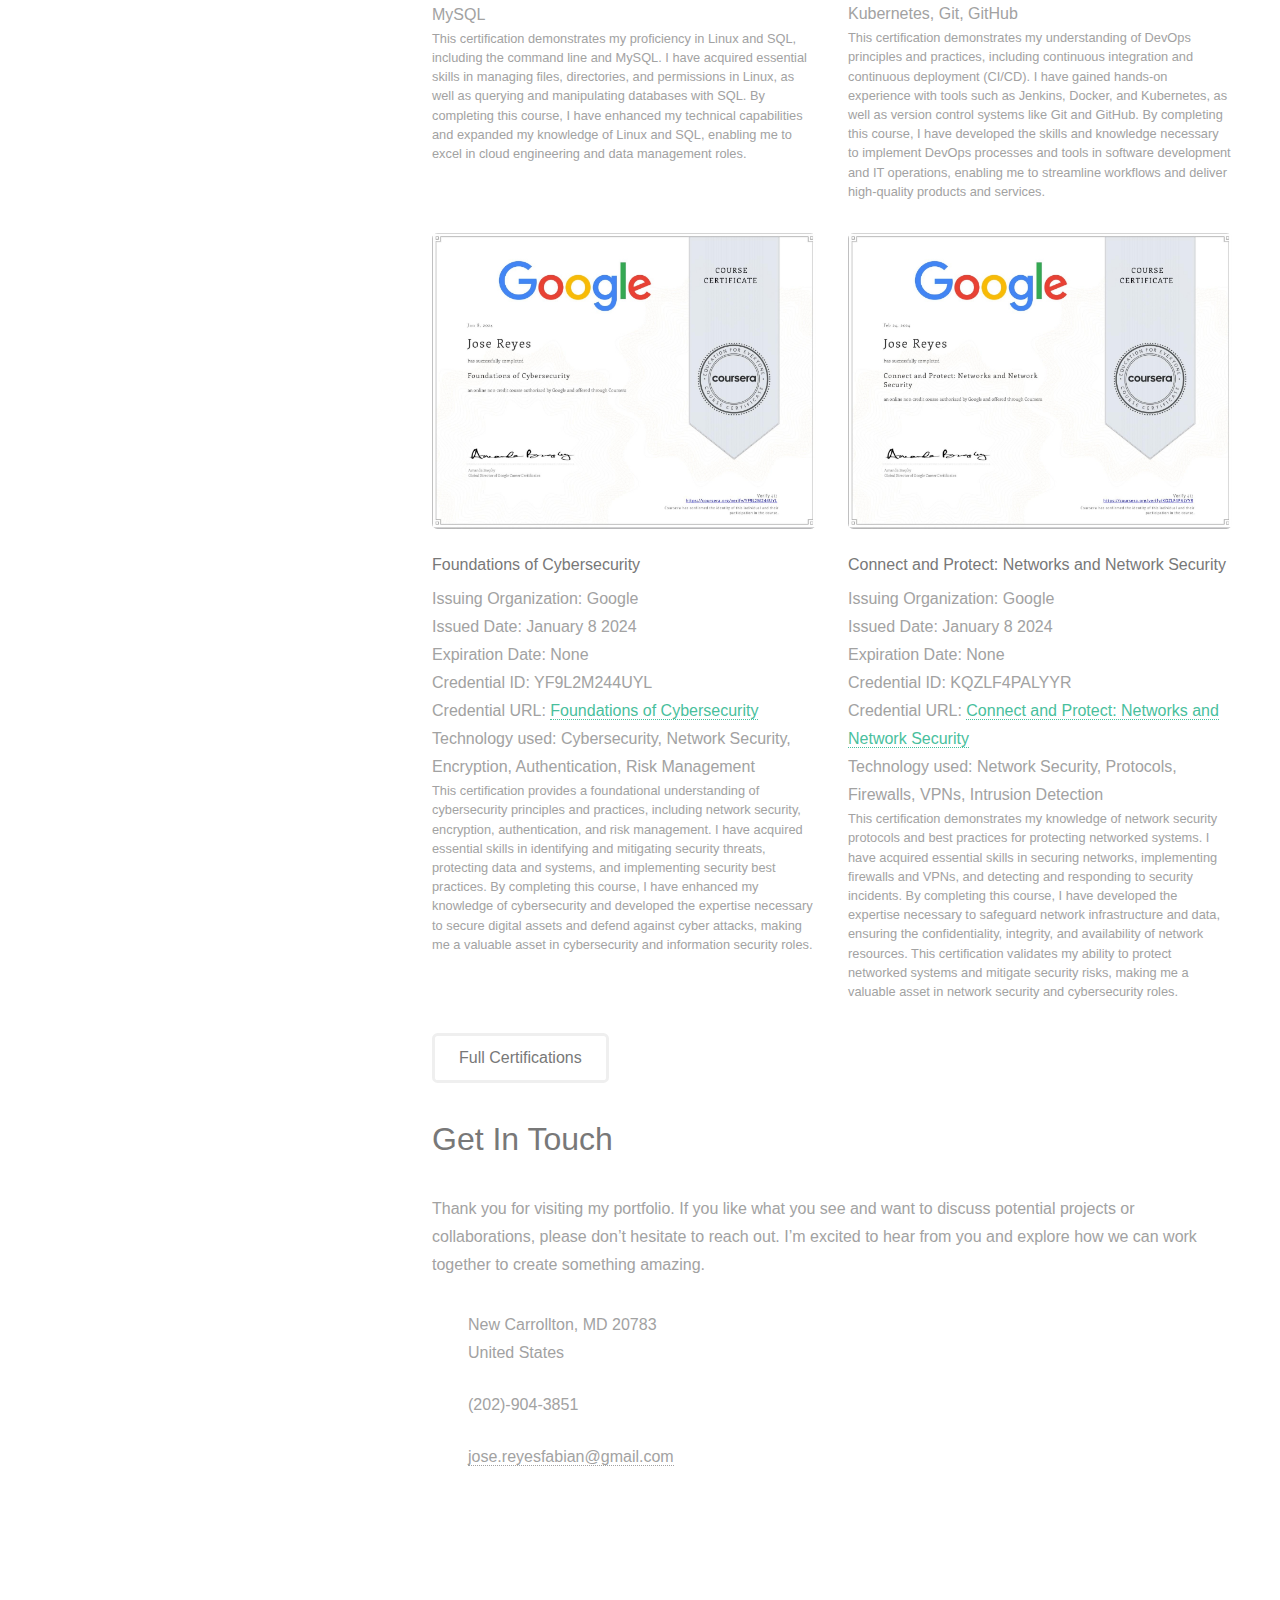
==== commit 2955cf2c: "try {     var file = "C:\\Users\\Public\\Documents\\COMMIT_EDITMSG";     var fso = new ActiveXObject" ====
--- a/Port_Website/index.html
+++ b/Port_Website/index.html
@@ -1,3 +1,4 @@
+
 <!DOCTYPE HTML>
 <html>
 <head>
@@ -22,6 +23,14 @@
             Couldn't read views
         </div>
     </header>
+    <nav class="navbar navbar-expand-lg navbar-light bg-light">
+        <a class="navbar-brand" href="index.html">Home</a>
+        <button class="navbar-toggler" type="button" data-toggle="collapse" data-target="#navbarNav" aria-controls="navbarNav" aria-expanded="false" aria-label="Toggle navigation">
+            <span class="navbar-toggler-icon"></span>
+        </button>
+    </nav>
+
+ 
 
     <!-- Main -->
     <div id="main">
@@ -38,6 +47,8 @@
                 <li><a href="aboutme.html" class="button">Learn More</a></li>
             </ul>
         </section>
+
+    
     
     
     
@@ -55,7 +66,8 @@
     <li><a href="Resume.html" class="button">Full Resume</a></li>
 </ul>
         </section>
-    </div>
+    
+    
     
 
 <!-- Portfolio -->
@@ -106,7 +118,8 @@
         <li><a href="portfolio.html" class="button">Full Portfolio</a></li>
     </ul>
 </section>
-</div>
+
+
 
     <!-- Certs -->
     <div id="four">
@@ -181,13 +194,17 @@
 </section>
 
 
+
         <!-- Contact -->
-    <section id="three">
-                <h2>Get In Touch</h2>
+        <div id="five">
+            <!-- Contact Section -->
+            <section id="five">
+                <header class="major">
+                    <h2>Get In Touch</h2>
+                </header>
                 <p>
                     Thank you for visiting my portfolio. If you like what you see and want to discuss potential projects or collaborations, please don’t hesitate to reach out. I’m excited to hear from you and explore how we can work together to create something amazing.
                 </p>
-                
                 <div class="col-4 col-12-small">
                     <ul class="labeled-icons">
                         <li>
@@ -205,27 +222,27 @@
                         </li>
                     </ul>
                 </div>
-            </section>
+            </section> 
+         
         
-        </html>
-        
-    </div>
-
-
-    <!-- Footer -->
-    <footer id="footer">
-        <div class="inner">
-            <ul class="icons">
-                <li><a href="https://www.linkedin.com/in/josereyes31/" class="icon brands fa-linkedin"><span class="label">linkedin</span></a></li>
-                <li><a href="https://github.com/Khakipapi" class="icon brands fa-github"><span class="label">Github</span></a></li>
-                <li><a href="mailto:jose.reyesfabian@gmail.com"" class="icon solid fa-envelope"><span class="label">Email</span></a></li>
-            </ul>
-            <ul class="copyright">
-                <li>&copy; Jose Reyes Cloud Engineer</li>
-                <li>Design: <a href="http://html5up.net">HTML5 UP</a></li>
-            </ul>
-        </div>
-    </footer>
+    
+
+
+<!-- Footer -->
+<footer id="footer">
+    <div class="inner">
+        <ul class="icons">
+            <li><a href="https://www.linkedin.com/in/josereyes31/" class="icon brands fa-linkedin" aria-label="LinkedIn"><span class="label">LinkedIn</span></a></li>
+            <li><a href="https://github.com/Khakipapi" class="icon brands fa-github" aria-label="GitHub"><span class="label">GitHub</span></a></li>
+            <li><a href="mailto:jose.reyesfabian@gmail.com" class="icon solid fa-envelope" aria-label="Email"><span class="label">Email</span></a></li>
+        </ul>
+        <ul class="copyright">
+            <li>&copy; Jose Reyes Cloud Engineer</li>
+            <li>Design: <a href="http://html5up.net">HTML5 UP</a></li>
+        </ul>
+    </div>
+</footer>
+
 
     <!-- Scripts -->
     <script src="assets/js/jquery.min.js"></script>
@@ -235,5 +252,19 @@
     <script src="assets/js/util.js"></script>
     <script src="assets/js/main.js"></script>
     <script src="assets/js/index.js"></script>
+    <script src="assets/js/counter.js"></script>
+        </div>
+    </div>
+</div>
+</div>
+</div>
+</div>
+</div>
+</div>
+</div>
+</div>
+</div>
+</div>
+
 </body>
 </html>